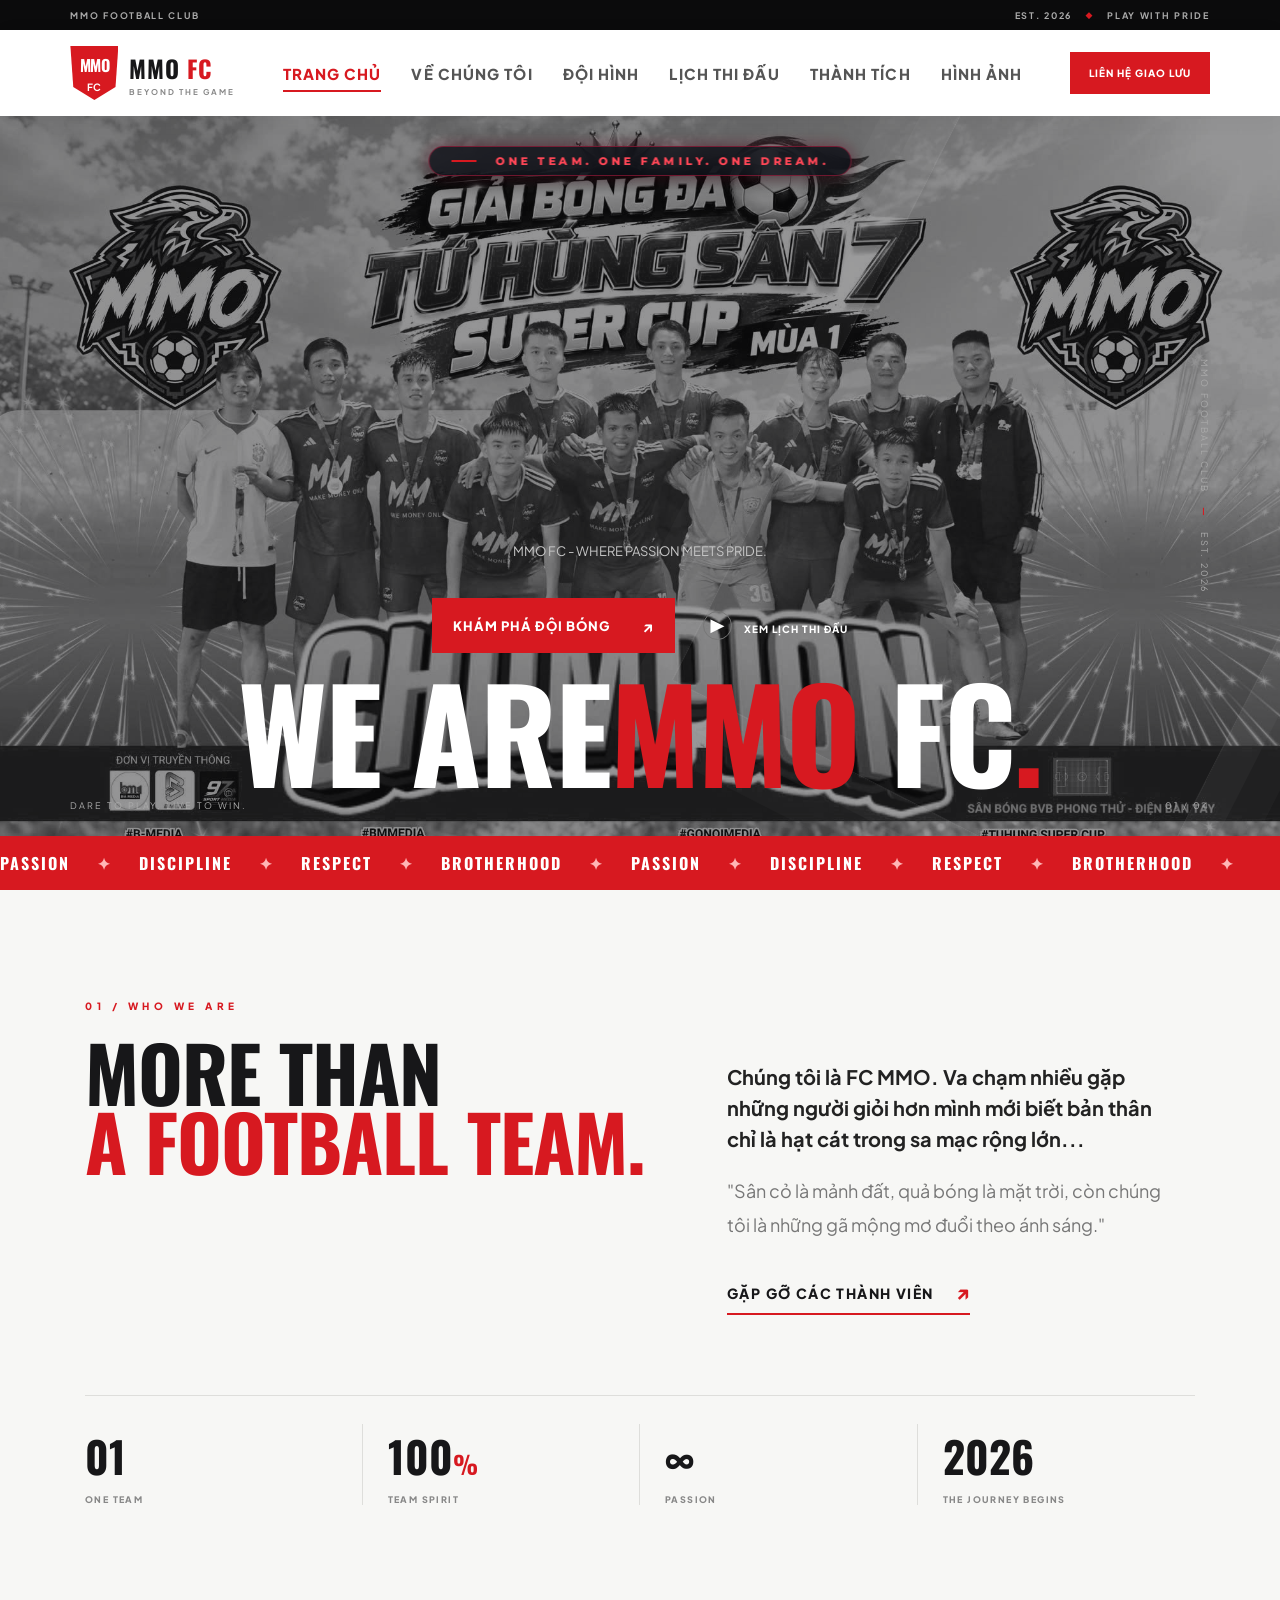
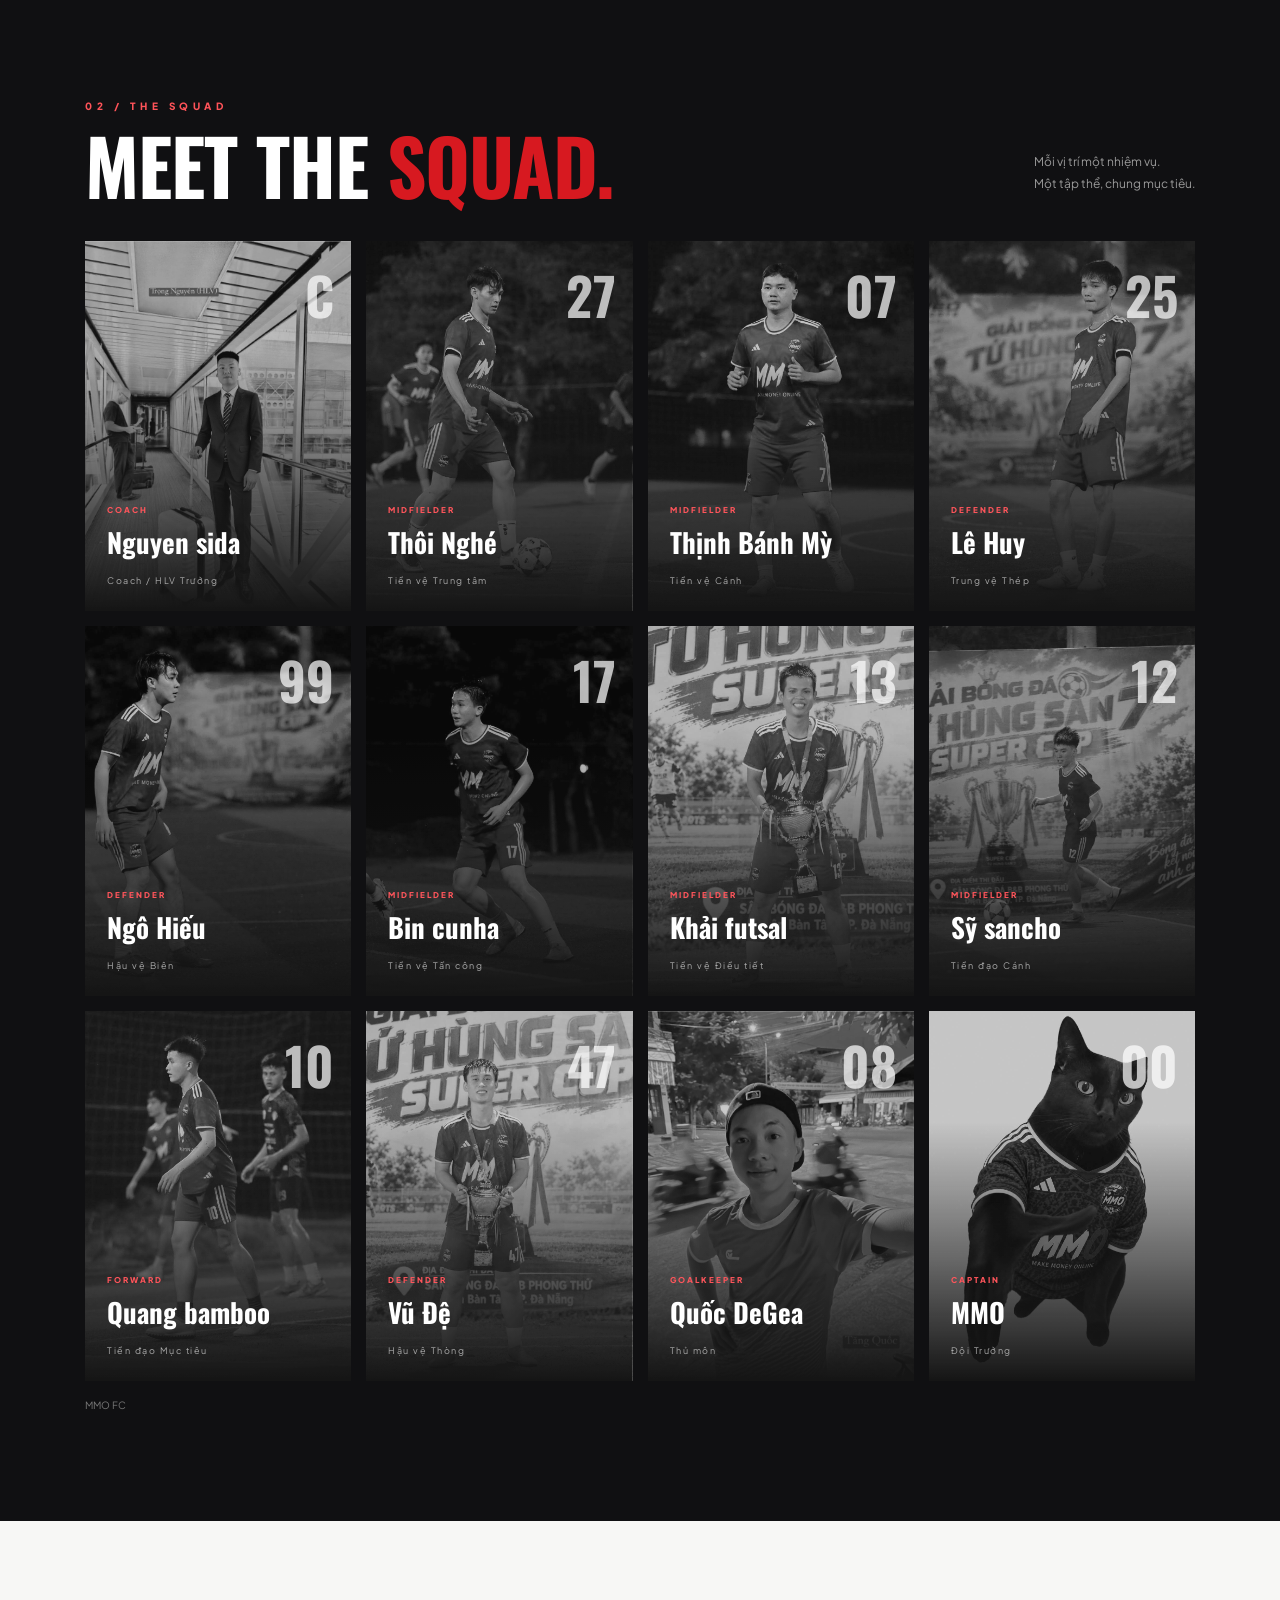
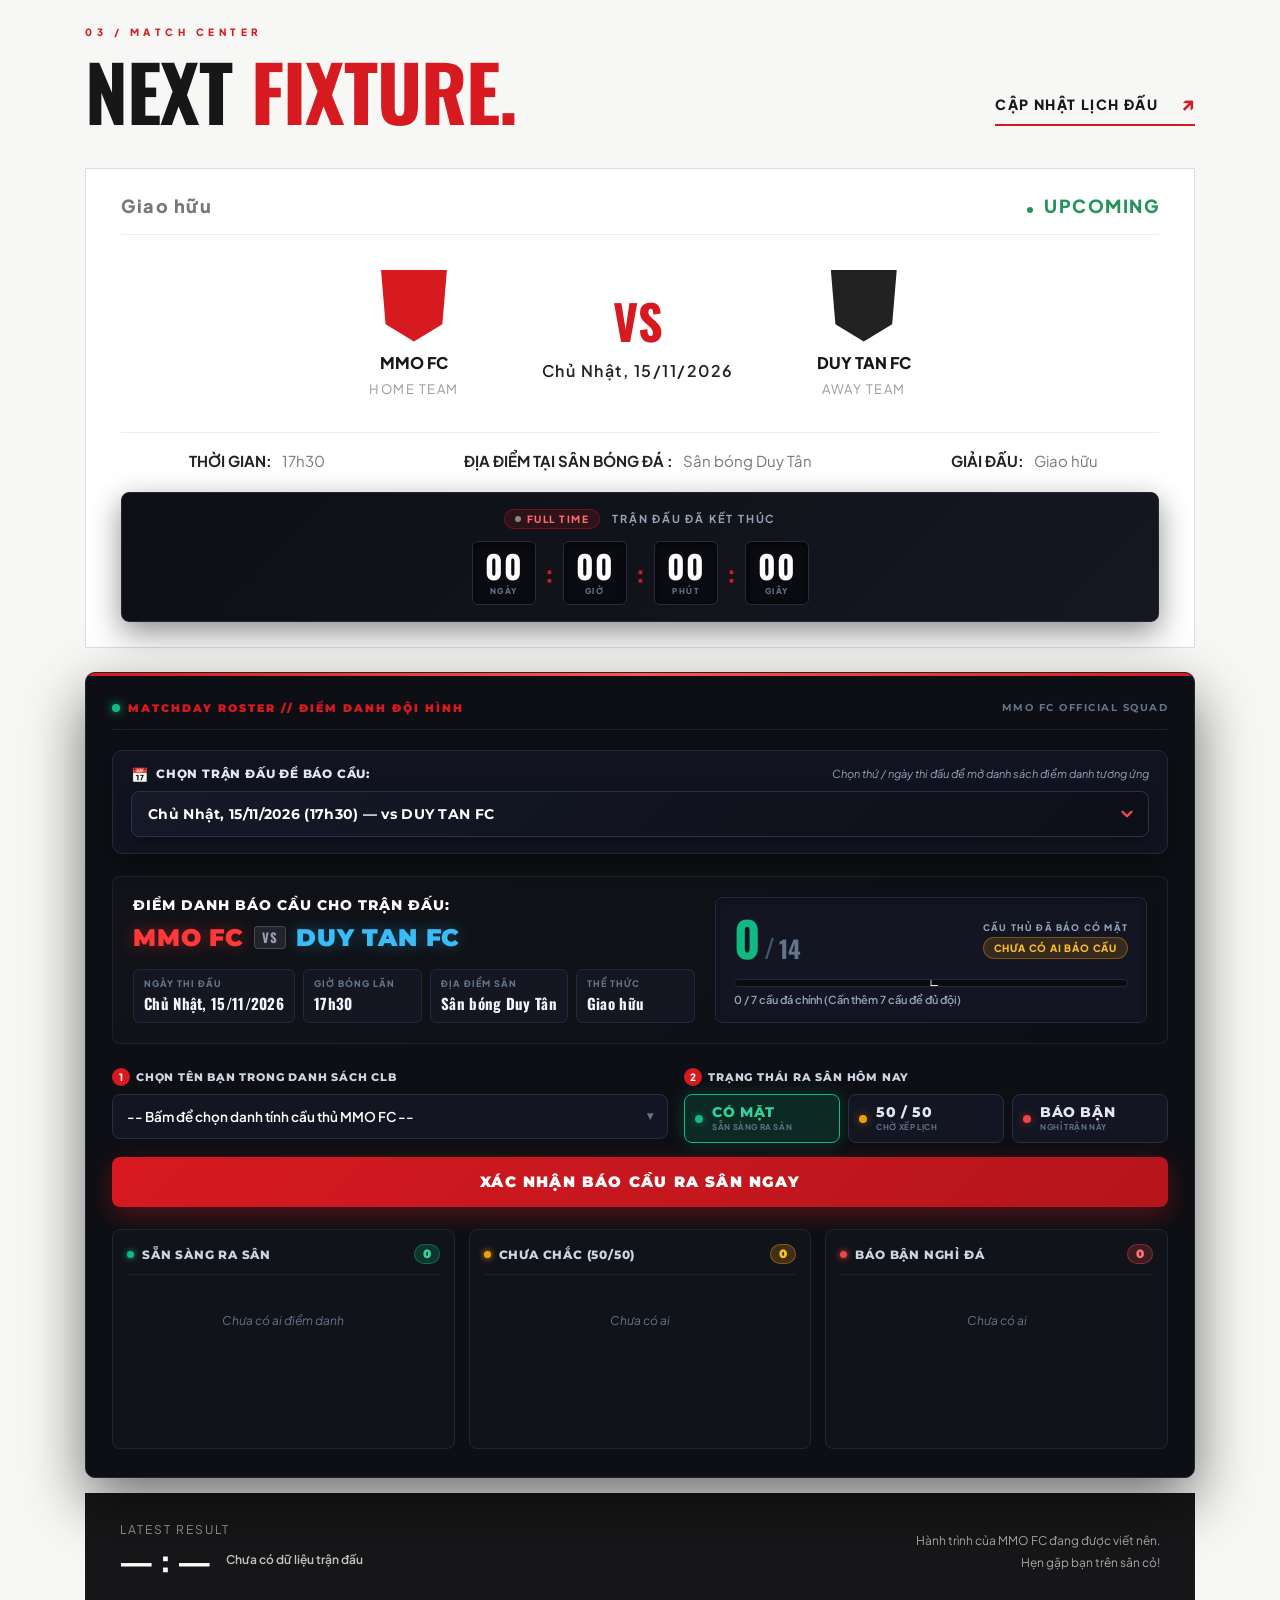
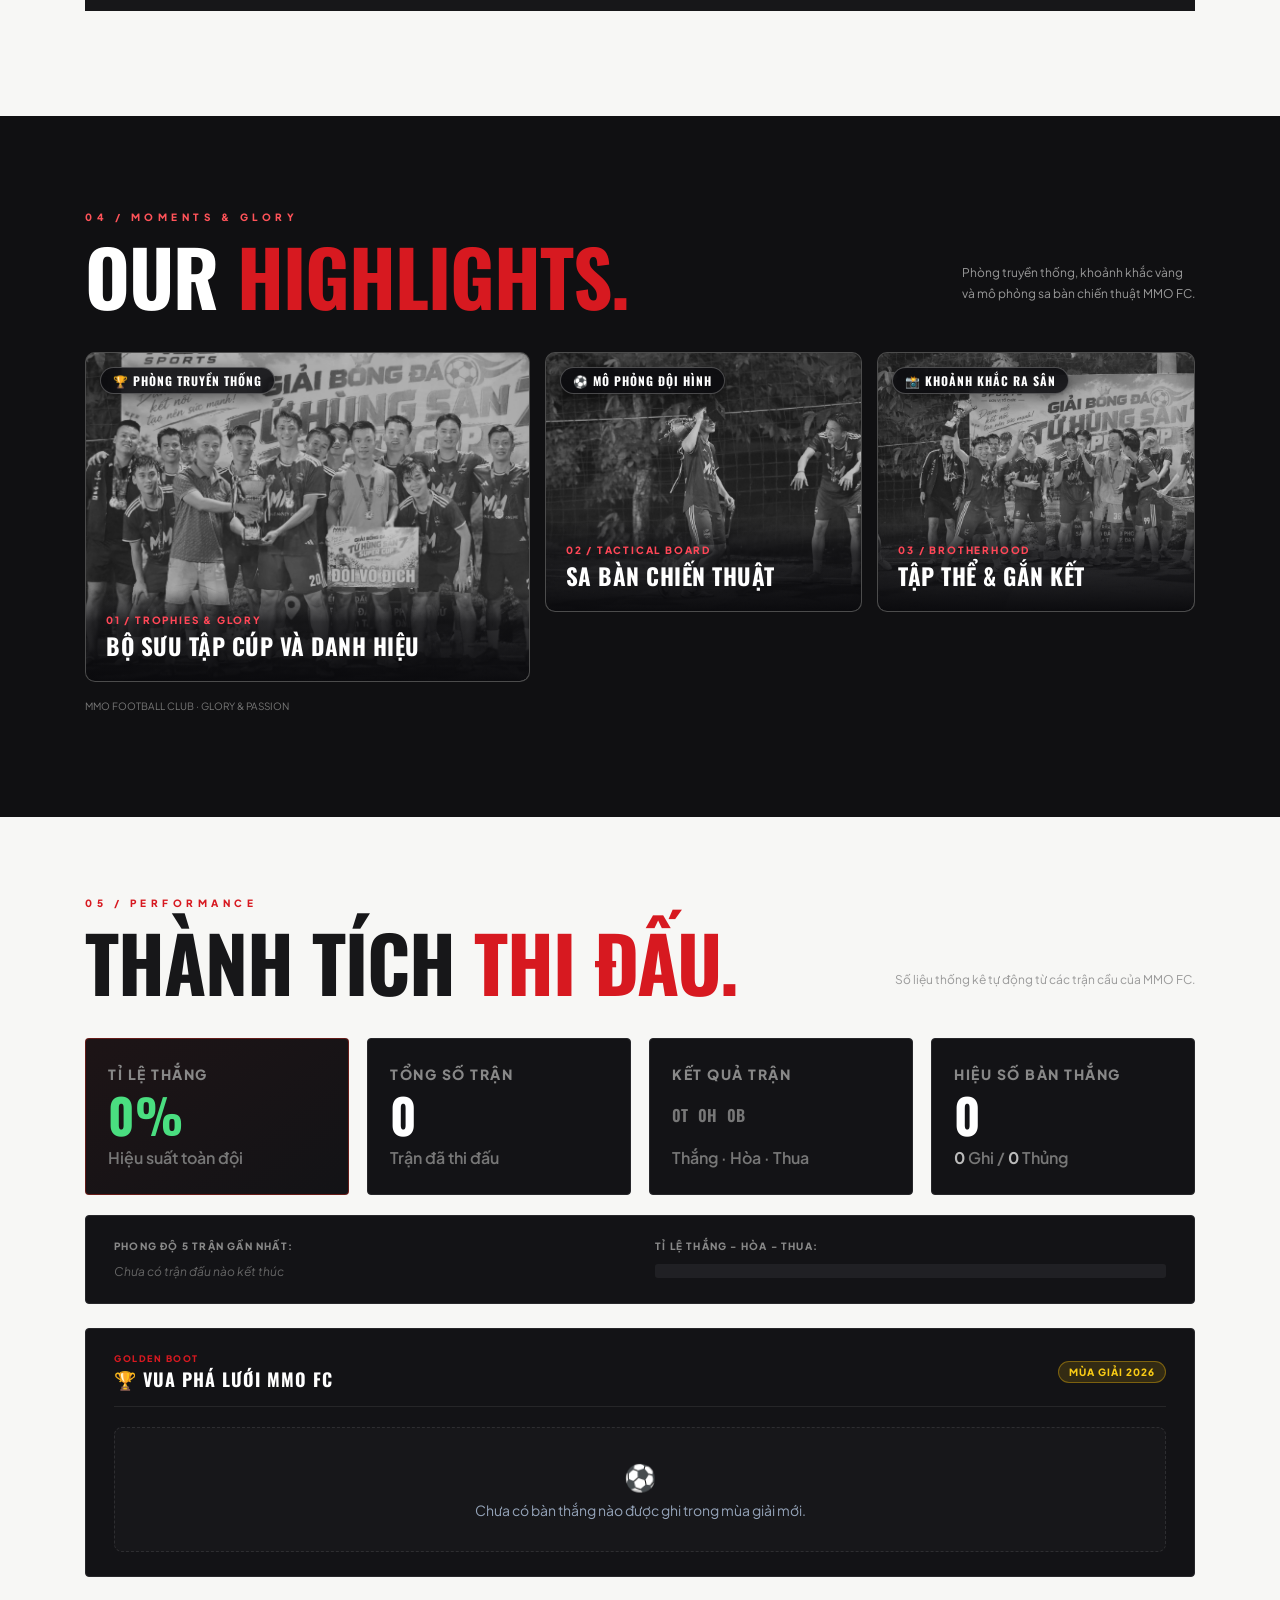
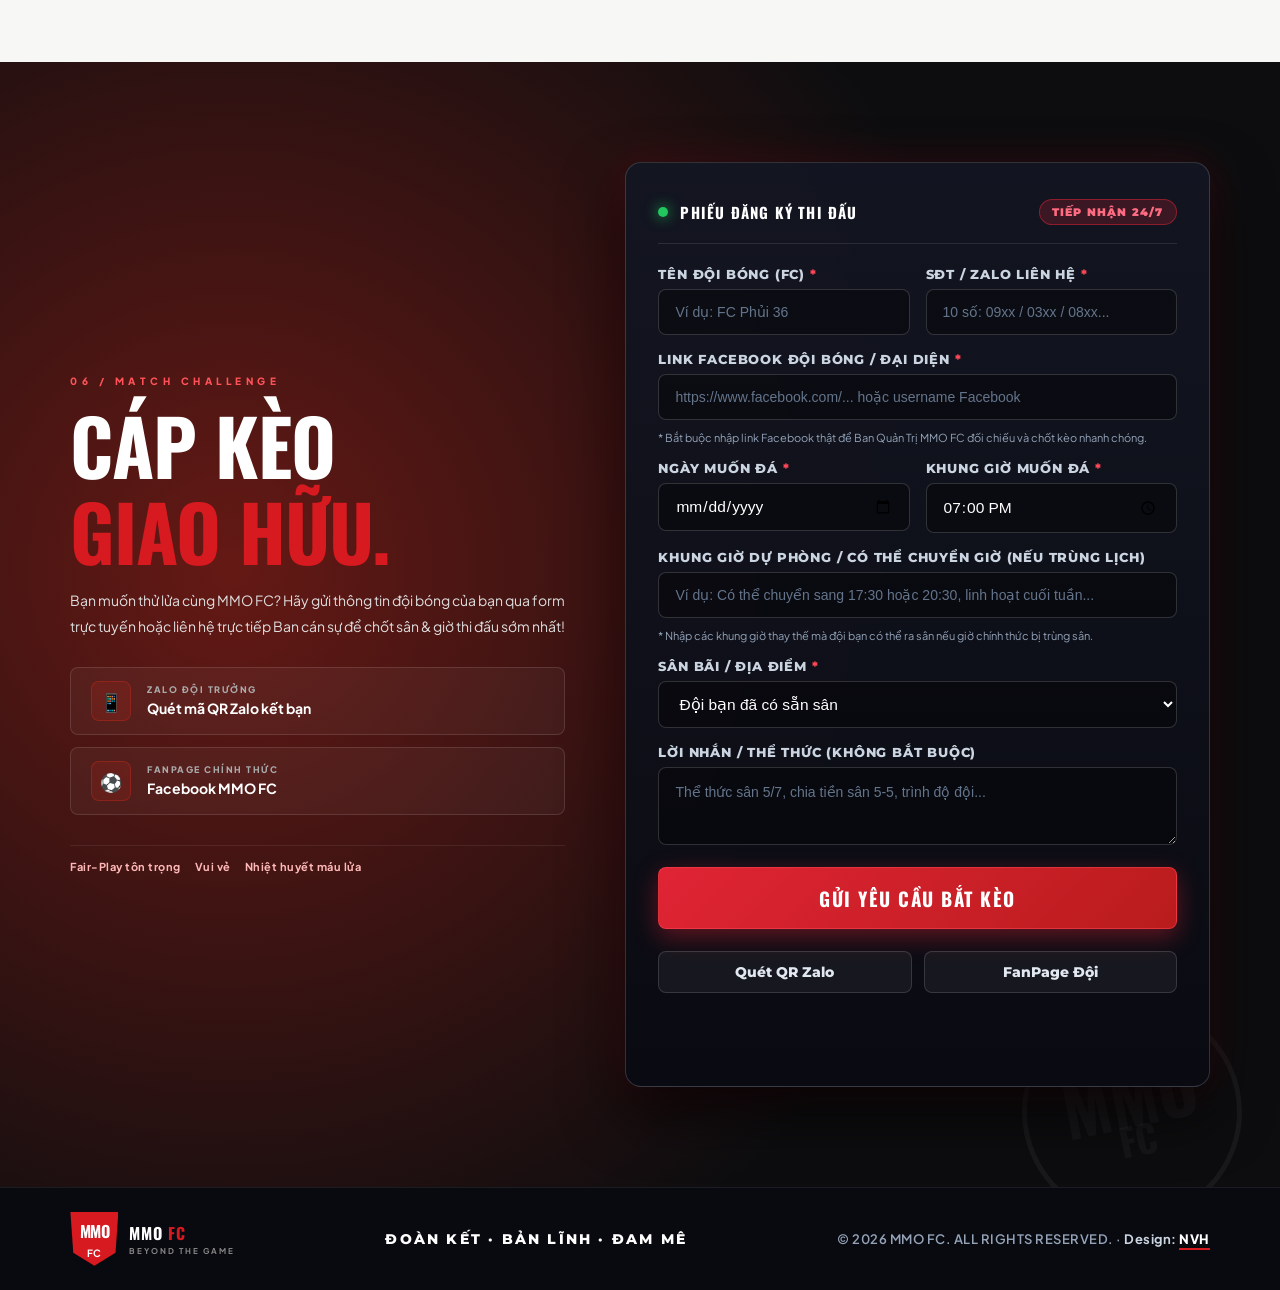
==== index.html @ a441c1c6 "Upload MMO FC Website source code" ====
<!DOCTYPE html>
<html lang="vi">
<head>
  <meta charset="UTF-8">
  <meta name="viewport" content="width=device-width, initial-scale=1.0">
  <meta name="description" content="MMO FC - Đoàn kết, bản lĩnh, chinh phục mọi trận đấu.">
  <title>MMO FC | Beyond The Game</title>
  <link rel="preconnect" href="https://fonts.googleapis.com">
  <link rel="preconnect" href="https://fonts.gstatic.com" crossorigin>
  <link href="https://fonts.googleapis.com/css2?family=Montserrat:ital,wght@0,600;0,700;0,800;0,900;1,700;1,800&family=Oswald:wght@500;600;700&family=Plus+Jakarta+Sans:ital,wght@0,400;0,500;0,600;0,700;0,800;1,600&display=swap" rel="stylesheet">
  <link rel="stylesheet" href="css/style.css?v=20261110_v3">
</head>
<body>
  <div class="topline"><span>MMO FOOTBALL CLUB</span><span>EST. 2026 <i>◆</i> PLAY WITH PRIDE</span></div>
  <header class="site-header">
    <div class="brand">
      <a class="brand-crest-link" href="admin.html" title="MMO FC - Bấm vào logo để chuyển tới Trang Quản Trị (Admin)">
        <span class="crest"><b>MMO</b><small>FC</small></span>
      </a>
      <a class="brand-text-link" href="#home" aria-label="MMO FC trang chủ">
        <span class="brand-name">MMO <strong>FC</strong><small>BEYOND THE GAME</small></span>
      </a>
    </div>
    <button class="menu-toggle" id="menuToggle" aria-label="Mở menu" aria-expanded="false"><span></span><span></span><span></span></button>
    <nav class="main-nav" id="mainNav">
      <a class="active" href="#home">TRANG CHỦ</a><a href="#about">VỀ CHÚNG TÔI</a><a href="#squad">ĐỘI HÌNH</a><a href="#fixtures">LỊCH THI ĐẤU</a>
      <a href="#stats">THÀNH TÍCH</a> <a href="#gallery">HÌNH ẢNH</a>
    </nav>
    <a class="header-cta" href="#contact">LIÊN HỆ GIAO LƯU</a>
  </header>

  <main>
    <section class="hero" id="home">
      <div class="hero-bg"></div><div class="hero-overlay"></div>
      <p class="eyebrow hero-top-badge"><span></span> ONE TEAM. ONE FAMILY. ONE DREAM.</p>
      <div class="hero-content">
        <h1>WE ARE<br><em>MMO</em> FC<span class="hero-period">.</span></h1>
        <p class="hero-desc">MMO FC - WHERE PASSION MEETS PRIDE.</p>
        <div class="hero-actions">
          <a class="btn btn-red" href="#squad">KHÁM PHÁ ĐỘI BÓNG <b>↗</b></a>
          <a class="text-link" href="#fixtures"><span class="play">▶</span> XEM LỊCH THI ĐẤU</a>
        </div>
      </div>
      <div class="hero-side">MMO FOOTBALL CLUB <b>—</b> EST. 2026</div>
      <div class="hero-bottom"><span>DARE TO PLAY. LIVE TO WIN.</span><span>01 / 04</span></div>
    </section>

    <section class="ticker" aria-label="Thông điệp đội bóng"><div>PASSION <b>✦</b> DISCIPLINE <b>✦</b> RESPECT <b>✦</b> BROTHERHOOD <b>✦</b> PASSION <b>✦</b> DISCIPLINE <b>✦</b> RESPECT <b>✦</b> BROTHERHOOD <b>✦</b></div></section>

    <section class="intro section-wrap" id="about">
      <div class="section-kicker">01 / WHO WE ARE</div>
      <div class="intro-grid">
        <div><h2>MORE THAN<br><span>A FOOTBALL TEAM.</span></h2></div>
        <div class="intro-copy"><p class="lead">Chúng tôi là FC MMO. Va chạm nhiều gặp những người giỏi hơn mình mới biết bản thân chỉ là hạt cát trong sa mạc rộng lớn...</p><p>"Sân cỏ là mảnh đất, quả bóng là mặt trời, còn chúng tôi là những gã mộng mơ đuổi theo ánh sáng."</p><a class="under-link" href="#squad">GẶP GỠ CÁC THÀNH VIÊN <span>↗</span></a></div>
      </div>
      <div class="stats">
        <div class="stat"><strong>01</strong><span>ONE TEAM</span></div><div class="stat"><strong>100<span>%</span></strong><span>TEAM SPIRIT</span></div><div class="stat"><strong>∞</strong><span>PASSION</span></div><div class="stat"><strong>2026</strong><span>THE JOURNEY BEGINS</span></div>
      </div>
    </section>

    <section class="squad-section" id="squad">
      <div class="section-wrap">
        <div class="section-heading"><div><div class="section-kicker light">02 / THE SQUAD</div><h2>MEET THE <span>SQUAD.</span></h2></div><p>Mỗi vị trí một nhiệm vụ.<br>Một tập thể, chung mục tiêu.</p></div>
        <div class="squad-grid" id="squadGrid">
          <article class="player-card featured" data-player="Nguyen sida" onclick="openPlayerDetailModal('Nguyen sida')" title="Bấm xem thành tích & số trận của Nguyen sida"><div class="player-photo photo-one"></div><div class="player-number">C</div><div class="player-info"><small>COACH</small><h3>Nguyen sida</h3><span>HLV</span></div></article>
          <article class="player-card" data-player="Thôi Nghé" onclick="openPlayerDetailModal('Thôi Nghé')" title="Bấm xem thành tích & số trận của Thôi Nghé"><div class="player-photo photo-two"></div><div class="player-number">27</div><div class="player-info"><small>MIDFIELDER</small><h3>Thôi Nghé</h3><span>TIỀN VỆ</span></div></article>
          <article class="player-card" data-player="Thịnh Bánh Mỳ" onclick="openPlayerDetailModal('Thịnh Bánh Mỳ')" title="Bấm xem thành tích & số trận của Thịnh Bánh Mỳ"><div class="player-photo photo-three"></div><div class="player-number">07</div><div class="player-info"><small>MIDFIELDER</small><h3>Thịnh Bánh Mỳ</h3><span>TIỀN VỆ</span></div></article>
          <article class="player-card" data-player="Lê Huy" onclick="openPlayerDetailModal('Lê Huy')" title="Bấm xem thành tích & số trận của Lê Huy"><div class="player-photo photo-four"></div><div class="player-number">25</div><div class="player-info"><small>DEFENDER</small><h3>Lê Huy</h3><span>HẬU VỆ</span></div></article>
          <article class="player-card featured" data-player="Ngô Hiếu" onclick="openPlayerDetailModal('Ngô Hiếu')" title="Bấm xem thành tích & số trận của Ngô Hiếu"><div class="player-photo photo-five"></div><div class="player-number">99</div><div class="player-info"><small>DEFENDER</small><h3>Ngô Hiếu</h3><span>HẬU VỆ</span></div></article>
          <article class="player-card" data-player="Bin cunha" onclick="openPlayerDetailModal('Bin cunha')" title="Bấm xem thành tích & số trận của Bin cunha"><div class="player-photo photo-six"></div><div class="player-number">17</div><div class="player-info"><small>MIDFIELDER</small><h3>Bin cunha</h3><span>TIỀN VỆ</span></div></article>
          <article class="player-card" data-player="Khải futsal" onclick="openPlayerDetailModal('Khải futsal')" title="Bấm xem thành tích & số trận của Khải futsal"><div class="player-photo photo-seven"></div><div class="player-number">13</div><div class="player-info"><small>DEFENDER</small><h3>Khải futsal</h3><span>TIỀN VỆ</span></div></article>
          <article class="player-card" data-player="Sỹ sancho" onclick="openPlayerDetailModal('Sỹ sancho')" title="Bấm xem thành tích & số trận của Sỹ sancho"><div class="player-photo photo-eight"></div><div class="player-number">12</div><div class="player-info"><small>FORWARD</small><h3>Sỹ sancho</h3><span>TIỀN ĐẠO</span></div></article>
          <article class="player-card featured" data-player="Quang bamboo" onclick="openPlayerDetailModal('Quang bamboo')" title="Bấm xem thành tích & số trận của Quang bamboo"><div class="player-photo photo-nine"></div><div class="player-number">10</div><div class="player-info"><small>FORWARD</small><h3>Quang bamboo</h3><span>TIỀN ĐẠO</span></div></article>
          <article class="player-card" data-player="Vũ Đệ" onclick="openPlayerDetailModal('Vũ Đệ')" title="Bấm xem thành tích & số trận của Vũ Đệ"><div class="player-photo photo-ten"></div><div class="player-number">47</div><div class="player-info"><small>DEFENDER</small><h3>Vũ Đệ</h3><span>HẬU VỆ</span></div></article>
          <article class="player-card" data-player="Quốc DeGea" onclick="openPlayerDetailModal('Quốc DeGea')" title="Bấm xem thành tích & số trận của Quốc DeGea"><div class="player-photo photo-eleven"></div><div class="player-number">08</div><div class="player-info"><small>GOALKEEPER</small><h3>Quốc DeGea</h3><span>Thủ Môn</span></div></article>
          <article class="player-card" data-player="MMO" onclick="openPlayerDetailModal('MMO')" title="Bấm xem thành tích & số trận của MMO"><div class="player-photo photo-twelve"></div><div class="player-number">00</div><div class="player-info"><small>MMO</small><h3>MMO</h3><span>MMO</span></div></article>
        </div>
        <p class="squad-note">MMO FC</p>
      </div>
    </section>


<section class="fixtures section-wrap" id="fixtures">

    <div class="section-heading">
        <div>
            <div class="section-kicker">03 / MATCH CENTER</div>
            <h2>NEXT <span>FIXTURE.</span></h2>
        </div>

        <a class="under-link" href="#contact">
            CẬP NHẬT LỊCH ĐẤU <span>↗</span>
        </a>
    </div>

    <!-- TRẬN ĐẤU SẮP TỚI -->
    <div class="match-card">

        <div class="match-meta">
            <span id="matchType">FRIENDLY MATCH</span>
            
            <span class="match-status">
                <i></i>
                <span id="matchStatus">UPCOMING</span>
            </span>
        </div>

        <div class="match-main">

            <!-- ĐỘI NHÀ -->
            <div class="club">
                <button class="team-click"
                        type="button"
                        id="homeTeamButton"
                        onclick="showTeamHistory(document.getElementById('homeTeam').textContent)">

                    <div class="mini-crest"></div>
                    <strong id="homeTeam">MMO FC</strong>
                </button>

                <small>HOME TEAM</small>
            </div>

            <!-- VS -->
            <div class="versus">
                <strong>VS</strong>
                <span id="matchDate">COMING SOON</span>
            </div>

            <!-- ĐỘI KHÁCH -->
            <div class="club opponent">
                <button class="team-click"
                        type="button"
                        id="awayTeamButton"
                        onclick="showTeamHistory(document.getElementById('awayTeam').textContent)">

                    <div class="opponent-crest"></div>
                    <strong id="awayTeam">CHƯA CÓ ĐỘI CHO TRẬN ĐẤU SẮP TỚI</strong>
                </button>

                <small>AWAY TEAM</small>
            </div>

        </div>

        <!-- CHI TIẾT -->
        <div class="match-details">

            <span>
                 <b>THỜI GIAN:</b>
                <span id="matchTime">Sẽ cập nhật</span>
            </span>

            <span>
                <b>ĐỊA ĐIỂM TẠI SÂN BÓNG ĐÁ :</b>
                <span id="matchLocation">Sẽ cập nhật</span>
            </span>

            <span>
                <b>GIẢI ĐẤU:</b>
                <span id="matchTournament">Giao hữu</span>
            </span>

        </div>

        <!-- ĐỒNG HỒ ĐẾM NGƯỢC GIỜ BÓNG LĂN (PREMIER LEAGUE BROADCAST STYLE) -->
        <div class="match-countdown" id="matchCountdown">
            <div class="cd-header-line">
                <span class="cd-pulse-badge">
                    <span class="cd-pulse-dot"></span>
                    <span id="cdBadgeText">KICK-OFF COUNTDOWN</span>
                </span>
                <span class="cd-title-text" id="cdTitleText">ĐẾM NGƯỢC GIỜ BÓNG LĂN</span>
            </div>
            <div class="countdown-boxes">
                <div class="cd-box"><span class="cd-num" id="cdDays">--</span><span class="cd-lbl">NGÀY</span></div>
                <span class="cd-sep">:</span>
                <div class="cd-box"><span class="cd-num" id="cdHours">--</span><span class="cd-lbl">GIỜ</span></div>
                <span class="cd-sep">:</span>
                <div class="cd-box"><span class="cd-num" id="cdMins">--</span><span class="cd-lbl">PHÚT</span></div>
                <span class="cd-sep">:</span>
                <div class="cd-box"><span class="cd-num" id="cdSecs">--</span><span class="cd-lbl">GIÂY</span></div>
            </div>
        </div>

    </div>

    <!-- KHU VỰC ĐIỂM DANH THÀNH VIÊN TRẬN ĐẤU (PRO ATHLETIC MATCHDAY ROSTER) -->
    <div class="attendance-card" id="matchdayRoster">
        <!-- TOP BRAND STRIP -->
        <div class="att-top-banner">
            <div class="att-badge-tag">
                <span class="att-status-light"></span>
                <span class="att-kicker-title">MATCHDAY ROSTER // ĐIỂM DANH ĐỘI HÌNH</span>
            </div>
            <div class="att-team-tag">
                <span>MMO FC OFFICIAL SQUAD</span>
            </div>
        </div>

        <!-- BỘ CHỌN TRẬN ĐẤU ĐIỂM DANH (DROPDOWN CHỌN THEO THỨ / NGÀY ĐÁ) -->
        <div class="att-match-picker" id="attMatchPicker">
            <div class="picker-header">
                <div class="picker-title-group">
                    <span class="picker-icon">📅</span>
                    <label for="pickerMatchSelect" class="picker-label">CHỌN TRẬN ĐẤU ĐỂ BÁO CẦU:</label>
                </div>
                <span class="picker-hint">Chọn thứ / ngày thi đấu để mở danh sách điểm danh tương ứng</span>
            </div>
            <div class="picker-select-wrapper">
                <select id="pickerMatchSelect" class="match-picker-dropdown" onchange="switchAttendanceMatch(parseInt(this.value, 10))">
                    <option value="0">Đang tải lịch thi đấu...</option>
                </select>
                <div class="picker-select-arrow" aria-hidden="true">
                    <svg width="12" height="8" viewBox="0 0 12 8" fill="none" xmlns="http://www.w3.org/2000/svg">
                        <path d="M1.5 1.75L6 6.25L10.5 1.75" stroke="#ff4757" stroke-width="2.2" stroke-linecap="round" stroke-linejoin="round"/>
                    </svg>
                </div>
            </div>
        </div>

        <!-- FIXTURE INFO: HIỂN THỊ ĐIỂM DANH CHO TRẬN NÀO -->
        <div class="att-match-showcase">
            <div class="att-match-text">
                <span class="att-match-subtitle">ĐIỂM DANH BÁO CẦU CHO TRẬN ĐẤU:</span>
                <h3 class="att-match-heading" id="attMatchTitle">
                    <span class="att-team-home">MMO FC</span>
                    <span class="att-team-sep">VS</span>
                    <span class="att-team-away">ĐANG TÌM ĐỐI THỦ</span>
                </h3>
                <div class="att-details-bar" id="attMatchInfo">
                    <div class="att-detail-item">
                        <span class="att-dt-label">NGÀY THI ĐẤU</span>
                        <strong class="att-dt-val" id="attDateTag">Chưa có lịch</strong>
                    </div>
                    <div class="att-detail-item">
                        <span class="att-dt-label">GIỜ BÓNG LĂN</span>
                        <strong class="att-dt-val" id="attTimeTag">--:--</strong>
                    </div>
                    <div class="att-detail-item">
                        <span class="att-dt-label">ĐỊA ĐIỂM SÂN</span>
                        <strong class="att-dt-val" id="attLocationTag">Sẽ cập nhật</strong>
                    </div>
                    <div class="att-detail-item">
                        <span class="att-dt-label">THỂ THỨC</span>
                        <strong class="att-dt-val" id="attTournTag">Giao hữu</strong>
                    </div>
                </div>
            </div>

            <!-- TỔNG CẦU THỦ ĐÃ BÁO HÔM NAY (SQUAD READINESS KPI & CAPACITY BAR) -->
            <div class="att-readiness-kpi">
                <div class="kpi-top-row">
                    <div class="kpi-score">
                        <span class="kpi-main-number" id="attTotalPlayers">0</span>
                        <span class="kpi-divider">/</span>
                        <span class="kpi-max-number">14</span>
                    </div>
                    <div class="kpi-meta">
                        <span class="kpi-meta-title">CẦU THỦ ĐÃ BÁO CÓ MẶT</span>
                        <div id="attSquadStatus" class="squad-readiness-badge status-warning">ĐANG CHỜ ĐIỂM DANH...</div>
                    </div>
                </div>

                <div class="kpi-bar-container">
                    <div class="kpi-bar-track">
                        <div class="kpi-bar-fill" id="attSquadBar" style="width: 0%;"></div>
                        <div class="kpi-marker marker-7" title="7 cầu: Đủ sân 7"><span class="marker-tag">7 (Sân 7)</span></div>
                    </div>
                    <div class="kpi-bar-subtext">
                        <span id="attSquadProgressText">0 / 7 cầu đá chính (Cần thêm 7 cầu)</span>
                    </div>
                </div>
            </div>
        </div>

        <!-- FORM ĐIỂM DANH SANG TRỌNG -->
        <form class="attendance-form" onsubmit="handleAttendanceSubmit(event)">
            <div class="att-form-row">
                <!-- SELECT PLAYER -->
                <div class="att-input-group">
                    <label for="attendancePlayer" class="att-form-label">
                        <span class="label-step">1</span>
                        <span class="label-name">CHỌN TÊN BẠN TRONG DANH SÁCH CLB</span>
                    </label>
                    <div class="att-select-box">
                        <select id="attendancePlayer" required>
                            <option value="">-- Bấm để chọn danh tính cầu thủ MMO FC --</option>
                            <option value="Nguyen sida">#HLV - Nguyen sida (Coach / HLV Trưởng)</option>
                            <option value="Thôi Nghé">#27 - Thôi Nghé (Tiền vệ Trung tâm)</option>
                            <option value="Thịnh Bánh Mỳ">#07 - Thịnh Bánh Mỳ (Tiền vệ Cánh)</option>
                            <option value="Lê Huy">#25 - Lê Huy (Trung vệ)</option>
                            <option value="Ngô Hiếu">#99 - Ngô Hiếu (Hậu vệ Biên)</option>
                            <option value="Bin cunha">#17 - Bin cunha (Tiền vệ Tấn công)</option>
                            <option value="Khải futsal">#13 - Khải futsal (Tiền vệ)</option>
                            <option value="Sỹ sancho">#12 - Sỹ sancho (Tiền đạo Cánh)</option>
                            <option value="Quang bamboo">#10 - Quang bamboo (Tiền đạo Mục tiêu)</option>
                            <option value="Vũ Đệ">#47 - Vũ Đệ (Hậu vệ Thòng)</option>
                            <option value="Quốc DeGea">#08 - Quốc DeGea (Thủ môn)</option>
                            <option value="MMO">#00 - MMO (Đội Trưởng)</option>
                        </select>
                        <span class="select-chevron">▼</span>
                    </div>
                </div>

                <!-- SELECT STATUS -->
                <div class="att-input-group">
                    <label class="att-form-label">
                        <span class="label-step">2</span>
                        <span class="label-name">TRẠNG THÁI RA SÂN HÔM NAY</span>
                    </label>
                    <div class="att-status-buttons">
                        <button type="button" class="btn-att-pill att-yes active" onclick="selectAttStatus('yes')">
                            <span class="status-indicator-dot"></span>
                            <div class="pill-text-wrap">
                                <span class="pill-main">CÓ MẶT</span>
                                <span class="pill-sub">SẴN SÀNG RA SÂN</span>
                            </div>
                        </button>

                        <button type="button" class="btn-att-pill att-maybe" onclick="selectAttStatus('maybe')">
                            <span class="status-indicator-dot"></span>
                            <div class="pill-text-wrap">
                                <span class="pill-main">50 / 50</span>
                                <span class="pill-sub">CHỜ XẾP LỊCH</span>
                            </div>
                        </button>

                        <button type="button" class="btn-att-pill att-no" onclick="selectAttStatus('no')">
                            <span class="status-indicator-dot"></span>
                            <div class="pill-text-wrap">
                                <span class="pill-main">BÁO BẬN</span>
                                <span class="pill-sub">NGHỈ TRẬN NÀY</span>
                            </div>
                        </button>
                    </div>
                    <input type="hidden" id="attendanceStatusVal" value="yes">
                </div>
            </div>

            <!-- SUBMIT BUTTON -->
            <button type="submit" class="btn-att-action" id="btnAttSubmit">
                <span class="action-btn-text">XÁC NHẬN BÁO CẦU RA SÂN NGAY</span>
            </button>
        </form>

        <!-- DANH SÁCH 3 CỘT: CÓ MẶT / 50-50 / BẬN (CARDS) -->
        <div class="att-roster-columns">
            <!-- CỘT 1: CÓ MẶT -->
            <div class="att-column att-ready-column">
                <div class="att-col-heading">
                    <div class="heading-left">
                        <span class="col-status-dot"></span>
                        <span class="col-title-text">SẴN SÀNG RA SÂN</span>
                    </div>
                    <span class="col-count-badge" id="countAttYes">0</span>
                </div>
                <div class="att-player-stack" id="listAttYes">
                    <div class="att-empty-slot">Chưa có ai điểm danh</div>
                </div>
            </div>

            <!-- CỘT 2: 50/50 -->
            <div class="att-column att-standby-column">
                <div class="att-col-heading">
                    <div class="heading-left">
                        <span class="col-status-dot"></span>
                        <span class="col-title-text">CHƯA CHẮC (50/50)</span>
                    </div>
                    <span class="col-count-badge" id="countAttMaybe">0</span>
                </div>
                <div class="att-player-stack" id="listAttMaybe">
                    <div class="att-empty-slot">Chưa có ai</div>
                </div>
            </div>

            <!-- CỘT 3: BẬN -->
            <div class="att-column att-absent-column">
                <div class="att-col-heading">
                    <div class="heading-left">
                        <span class="col-status-dot"></span>
                        <span class="col-title-text">BÁO BẬN NGHỈ ĐÁ</span>
                    </div>
                    <span class="col-count-badge" id="countAttNo">0</span>
                </div>
                <div class="att-player-stack" id="listAttNo">
                    <div class="att-empty-slot">Chưa có ai</div>
                </div>
            </div>
        </div>
    </div>

    <!-- KẾT QUẢ GẦN NHẤT -->
    <div class="result-strip">

        <div>
            <small>LATEST RESULT</small>

            <strong id="latestScore">— : —</strong>

            <span id="latestMatch">
                Chưa có dữ liệu trận đấu
            </span>
        </div>

        <p>
            Hành trình của MMO FC đang được viết nên.<br>
            Hẹn gặp bạn trên sân cỏ!
        </p>

    </div>

</section>


<!-- MODAL LỊCH SỬ -->
<div class="history-modal" id="historyModal">

    <div class="history-content">

        <div class="history-header">
            <div>
                <small>TEAM HISTORY</small>
                <h3 id="historyTeamName">MMO FC</h3>
            </div>

            <button type="button"
                    class="history-close"
                    onclick="closeTeamHistory()">
                ×
            </button>
        </div>

        <div class="history-list" id="historyList">
            <p>Đang tải lịch sử thi đấu...</p>
        </div>

    </div>

</div>

<!-- MODAL QR ZALO -->
<div class="zalo-modal" id="zaloModal" onclick="closeZaloModal(event)">
    <div class="zalo-modal-content" onclick="event.stopPropagation()">
        <button type="button" class="history-close zalo-modal-close" onclick="closeZaloModal()">×</button>
        
        <div class="zalo-modal-header">
            <div class="crest zalo-mini-crest"><b>MMO</b><small>FC</small></div>
            <h3>QUÉT MÃ QR ZALO</h3>
            <p>Liên hệ & chốt kèo trực tiếp cùng Đội Trưởng MMO FC</p>
        </div>
        
        <div class="zalo-qr-box">
            <img id="zaloQrImg" src="img/zalo-qr.jpg" alt="QR Zalo MMO FC" onerror="this.onerror=null; this.src='https://api.qrserver.com/v1/create-qr-code/?size=300x300&data=https://zalo.me/0789251197'">
        </div>
        
        <div class="zalo-modal-info">
            <p>Mở ứng dụng <strong>Zalo</strong> để quét mã kết bạn / nhắn tin</p>
            <small>Hoặc lưu ảnh mã QR để quét từ thư viện ảnh</small>
        </div>
    </div>
</div>

<!-- MODAL THỐNG KÊ CHI TIẾT CẦU THỦ (PLAYER STATS MODAL) -->
<div class="player-modal" id="playerModal" onclick="closePlayerModal(event)">
    <div class="player-modal-box" onclick="event.stopPropagation()">
        <button type="button" class="player-modal-close" onclick="closePlayerModal()">×</button>
        
        <div class="pm-header">
            <div class="pm-avatar-wrap">
                <div class="pm-avatar" id="pmAvatar">#10</div>
            </div>
            <div class="pm-title-wrap">
                <div class="pm-role-badge" id="pmRole">TIỀN ĐẠO MỤC TIÊU</div>
                <h3 class="pm-name" id="pmName">Quang bamboo</h3>
                <span class="pm-number" id="pmJersey">SỐ ÁO: #10</span>
                <button type="button" id="pmBtnViewPhoto" class="btn-view-photo-pill" style="display:none;">Xem ảnh lớn </button>
            </div>
        </div>

        <div class="pm-stats-grid">
            <div class="pm-stat-card pm-goals-card">
                <div class="pm-stat-icon">⚽</div>
                <strong class="pm-stat-num" id="pmGoals">0</strong>
                <span class="pm-stat-lbl">BÀN THẮNG TRONG NĂM</span>
            </div>
            <div class="pm-stat-card pm-appearances-card">
                <div class="pm-stat-icon">🏃</div>
                <strong class="pm-stat-num" id="pmMatches">0</strong>
                <span class="pm-stat-lbl">TRẬN ĐÃ RA SÂN</span>
            </div>
            <div class="pm-stat-card pm-absent-card">
                <div class="pm-stat-icon">❌</div>
                <strong class="pm-stat-num" id="pmAbsent">0</strong>
                <span class="pm-stat-lbl">TRẬN BÁO BẬN / NGHỈ</span>
            </div>
            <div class="pm-stat-card pm-rate-card">
                <div class="pm-stat-icon">📈</div>
                <strong class="pm-stat-num" id="pmRate">0%</strong>
                <span class="pm-stat-lbl">TỈ LỆ CHUYÊN CẦN</span>
            </div>
        </div>

        <div class="pm-achievements" id="pmBadgeWrap">
            <!-- Huy hiệu danh hiệu cá nhân -->
        </div>
    </div>
</div>

    <!-- ==============================
         SECTION 04: KHOẢNH KHẮC & THÀNH TỰU
    ============================== -->
    <section class="gallery-section" id="gallery">
      <div class="section-wrap">
        <div class="section-heading">
          <div><div class="section-kicker light">04 / MOMENTS & GLORY</div><h2>OUR <span>HIGHLIGHTS.</span></h2></div>
          <p>Phòng truyền thống, khoảnh khắc vàng<br>và mô phỏng sa bàn chiến thuật MMO FC.</p>
        </div>
        <div class="gallery-grid" id="momentsGrid">
          <!-- THẺ 1: PHÒNG TRUYỀN THỐNG CÚP & DANH HIỆU (BẤM VÀO LƯỚT XEM CÚP) -->
          <div class="gallery-item gallery-large highlight-card" id="hlCardTrophies" onclick="openTrophiesModal()" title="Bấm để mở phòng truyền thống cúp & danh hiệu MMO FC">
            <div class="gallery-image g-one" id="hlImgTrophies"></div>
            <div class="hl-badge-overlay">🏆 PHÒNG TRUYỀN THỐNG</div>
            <div class="hl-info-overlay">
              <span>01 / TROPHIES & GLORY</span>
              <h3>BỘ SƯU TẬP CÚP VÀ DANH HIỆU </h3>
            </div>
          </div>

          <!-- THẺ 2: MÔ PHỎNG ĐỘI HÌNH CHIẾN THUẬT (BẤM VÀO MỞ SA BÀN CHIẾN THUẬT SÂN 5 - 7 - 11) -->
          <div class="gallery-item highlight-card" id="hlCardTactics" onclick="openTacticsModal()" title="Bấm để xem mô phỏng đội hình sa bàn chiến thuật Sân 5, Sân 7 & Sân 11">
            <div class="gallery-image g-two" id="hlImgTactics"></div>
            <div class="hl-badge-overlay">⚽ MÔ PHỎNG ĐỘI HÌNH</div>
            <div class="hl-info-overlay">
              <span>02 / TACTICAL BOARD</span>
              <h3>SA BÀN CHIẾN THUẬT </h3>
            </div>
          </div>

          <!-- THẺ 3: KHOẢNH KHẮC RA SÂN & GẮN KẾT (BẤM VÀO PHÓNG TO XEM ẢNH) -->
          <div class="gallery-item highlight-card" id="hlCardMatchday" onclick="openMatchdayGalleryModal()" title="Bấm để xem bộ sưu tập khoảnh khắc thi đấu">
            <div class="gallery-image g-three" id="hlImgMatchday"></div>
            <div class="hl-badge-overlay">📸 KHOẢNH KHẮC RA SÂN</div>
            <div class="hl-info-overlay">
              <span>03 / BROTHERHOOD</span>
              <h3>TẬP THỂ & GẮN KẾT </h3>
            </div>
          </div>
        </div>
        <p class="gallery-note">MMO FOOTBALL CLUB · GLORY & PASSION</p>
      </div>
    </section>
        <!-- ==============================
         SECTION 04: THÀNH TÍCH & PHONG ĐỘ
    ============================== -->
    <section class="stats-section section-wrap" id="stats">
      <div class="section-heading">
        <div>
          <div class="section-kicker">05 / PERFORMANCE</div>
          <h2>THÀNH TÍCH <span>THI ĐẤU.</span></h2>
        </div>
        <p>Số liệu thống kê tự động từ các trận cầu của MMO FC.</p>
      </div>

      <div class="stats-dashboard">
        <!-- 1. Tỉ lệ thắng -->
        <div class="stat-card highlight">
          <small>TỈ LỆ THẮNG</small>
          <strong id="statWinRate">0%</strong>
          <span>Hiệu suất toàn đội</span>
        </div>

        <!-- 2. Tổng số trận -->
        <div class="stat-card">
          <small>TỔNG SỐ TRẬN</small>
          <strong id="statTotalMatches">0</strong>
          <span>Trận đã thi đấu</span>
        </div>

        <!-- 3. Thắng - Hòa - Thua -->
        <div class="stat-card">
          <small>KẾT QUẢ TRẬN</small>
          <div class="w-d-l-count">
            <span class="badge-win" id="statWins">0T</span>
            <span class="badge-draw" id="statDraws">0H</span>
            <span class="badge-loss" id="statLosses">0B</span>
          </div>
          <span>Thắng · Hòa · Thua</span>
        </div>

        <!-- 4. Hiệu số bàn thắng -->
        <div class="stat-card">
          <small>HIỆU SỐ BÀN THẮNG</small>
          <strong id="statGoalDiff">0</strong>
          <span><b id="statGoalsScored">0</b> Ghi / <b id="statGoalsConceded">0</b> Thủng</span>
        </div>
      </div>

      <!-- Thanh tỉ lệ trực quan & Phong độ 5 trận gần nhất -->
      <div class="stats-footer-bar">
        <div class="form-strip">
          <small>PHONG ĐỘ 5 TRẬN GẦN NHẤT:</small>
          <div class="recent-badges" id="recentFormBadges">
            <span class="badge-empty">Đang cập nhật...</span>
          </div>
        </div>

        <div class="progress-wrap">
          <small>TỈ LỆ THẮNG - HÒA - THUA:</small>
          <div class="progress-bar">
            <div class="bar-win" id="barWin" style="width: 0%" title="Thắng"></div>
            <div class="bar-draw" id="barDraw" style="width: 0%" title="Hòa"></div>
            <div class="bar-loss" id="barLoss" style="width: 0%" title="Thua"></div>
          </div>
        </div>
      </div>

      <!-- BẢNG VÀNG VUA PHÁ LƯỚI (TOP SCORERS) -->
      <div class="top-scorers-panel">
        <div class="scorers-header">
          <div>
            <div class="section-kicker" style="font-size: 9px; letter-spacing: 1.5px; margin-bottom: 2px;">GOLDEN BOOT</div>
            <h3>🏆 VUA PHÁ LƯỚI MMO FC</h3>
          </div>
          <span class="scorers-badge">MÙA GIẢI 2026</span>
        </div>
        <div class="scorers-list" id="topScorersList">
          <p style="color: #777; text-align: center; padding: 20px;">Đang tải danh sách vua phá lưới...</p>
        </div>
      </div>
    </section>

    <!-- ==============================
         SECTION 06: CÁP KÈO THI ĐẤU
    ============================== -->
    <section class="join-section" id="contact">
      <div class="join-bg"></div>

      <div class="join-container">
        <!-- CỘT TRÁI: THÔNG TIN & KÊNH LIÊN HỆ -->
        <div class="join-info">
          <div class="section-kicker light">06 / MATCH CHALLENGE</div>
          <h2>CÁP KÈO<br>  <span>GIAO HỮU.</span></h2>
          <p class="join-desc">
            Bạn muốn thử lửa cùng MMO FC? Hãy gửi thông tin đội bóng của bạn qua form trực tuyến hoặc liên hệ trực tiếp Ban cán sự để chốt sân & giờ thi đấu sớm nhất!
          </p>

          <div class="quick-contacts">
            <div class="contact-pill" onclick="openZaloModal()">
              <div class="pill-icon">📱</div>
              <div class="pill-text">
                <small>ZALO ĐỘI TRƯỞNG</small>
                <strong>Quét mã QR Zalo kết bạn</strong>
              </div>
            </div>

            <a class="contact-pill" href="https://www.facebook.com/FcMmo" target="_blank" rel="noopener">
              <div class="pill-icon">⚽</div>
              <div class="pill-text">
                <small>FANPAGE CHÍNH THỨC</small>
                <strong>Facebook MMO FC</strong>
              </div>
            </a>

            <div class="match-commitment">
              <span class="commitment-item">Fair-Play tôn trọng</span>
              <span class="commitment-item">Vui vẻ</span>
              <span class="commitment-item">Nhiệt huyết máu lửa</span>
            </div>
          </div>
        </div>

        <!-- CỘT PHẢI: FORM ĐĂNG KÝ BẮT KÈO HIỆN ĐẠI -->
        <div class="join-form-card">
          <div class="card-header">
            <div class="card-title">
              <span class="live-dot"></span>
              <h3>PHIẾU ĐĂNG KÝ THI ĐẤU</h3>
            </div>
            <span class="card-badge">TIẾP NHẬN 24/7</span>
          </div>

          <form id="matchBookingForm" class="match-form" onsubmit="handleBookMatch(event)">
            <div class="form-row">
              <div class="form-group">
                <label for="opponentName">TÊN ĐỘI BÓNG (FC) <span style="color:#ff4757;">*</span></label>
                <input type="text" id="opponentName" placeholder="Ví dụ: FC Phủi 36" required>
              </div>
              <div class="form-group">
                <label for="opponentPhone">SĐT / ZALO LIÊN HỆ <span style="color:#ff4757;">*</span></label>
                <input type="tel" id="opponentPhone" placeholder="10 số: 09xx / 03xx / 08xx..." required pattern="^(\+?84|0)[35789][0-9]{8}$" title="Vui lòng nhập số điện thoại Việt Nam hợp lệ gồm 10 chữ số (bắt đầu bằng 03, 05, 07, 08, 09)">
              </div>
            </div>

            <!-- BẮT BUỘC NHẬP LINK FACEBOOK -->
            <div class="form-group">
              <label for="opponentFb">LINK FACEBOOK ĐỘI BÓNG / ĐẠI DIỆN <span style="color:#ff4757;">*</span></label>
              <input type="text" id="opponentFb" placeholder="https://www.facebook.com/... hoặc username Facebook" required>
              <small style="color: #94a3b8; font-size: 11px; margin-top: 4px; display: block;">* Bắt buộc nhập link Facebook thật để Ban Quản Trị MMO FC đối chiếu và chốt kèo nhanh chóng.</small>
            </div>

            <div class="form-row">
              <div class="form-group">
                <label for="matchBookDate">NGÀY MUỐN ĐÁ <span style="color:#ff4757;">*</span></label>
                <input type="date" id="matchBookDate" required>
              </div>
              <div class="form-group">
                <label for="matchBookTime">KHUNG GIỜ MUỐN ĐÁ <span style="color:#ff4757;">*</span></label>
                <input type="time" id="matchBookTime" value="19:00" required>
              </div>
            </div>

            <!-- INPUT CHUYỂN GIỜ / KHUNG GIỜ LINH HOẠT THAY THẾ -->
            <div class="form-group">
              <label for="matchBookFlexibleTime">KHUNG GIỜ DỰ PHÒNG / CÓ THỂ CHUYỂN GIỜ (NẾU TRÙNG LỊCH)</label>
              <input type="text" id="matchBookFlexibleTime" placeholder="Ví dụ: Có thể chuyển sang 17:30 hoặc 20:30, linh hoạt cuối tuần...">
              <small style="color: #94a3b8; font-size: 11px; margin-top: 4px; display: block;">* Nhập các khung giờ thay thế mà đội bạn có thể ra sân nếu giờ chính thức bị trùng sân.</small>
            </div>

            <div class="form-group">
              <label for="matchBookPitch">SÂN BÃI / ĐỊA ĐIỂM <span style="color:#ff4757;">*</span></label>
              <select id="matchBookPitch">
                <option value="Đội bạn đã có sân">Đội bạn đã có sẵn sân</option>
                <option value="Nhờ MMO FC lo sân">Nhờ MMO FC tìm sân</option>
                <option value="Sân trung gian thương lượng">Sân trung gian thương lượng</option>
              </select>
            </div>

            <div class="form-group">
              <label for="matchBookNote">LỜI NHẮN / THỂ THỨC (KHÔNG BẮT BUỘC)</label>
              <textarea id="matchBookNote" rows="2" placeholder="Thể thức sân 5/7, chia tiền sân 5-5, trình độ đội..."></textarea>
            </div>

            <button type="submit" class="btn-submit-match" id="btnSubmitMatch">
              <span>GỬI YÊU CẦU BẮT KÈO</span>
            </button>

            <div class="form-sub-actions">
              <button type="button" class="btn-sub-action" onclick="openZaloModal()">
                Quét QR Zalo
              </button>
              <a class="btn-sub-action" href="https://www.facebook.com/FcMmo" target="_blank" rel="noopener">
                FanPage Đội
              </a>
            </div>

            <p id="bookingStatus" class="booking-status"></p>
          </form>
        </div>
      </div>

      <div class="join-stamp">MMO<br><span>FC</span></div>
    </section>
    <!-- <section class="join-section" id="contact"><div class="join-bg"></div><div class="join-content"><div class="section-kicker light">05 / BE PART OF US</div><h2>READY TO<br><span>PLAY WITH US?</span></h2><p>Đam mê bóng đá? Muốn tìm một tập thể để cùng tập luyện, thi đấu và gắn kết? MMO FC luôn chào đón những người đồng đội mới.</p><a class="btn btn-white" href="mailto:mmofc@example.com">LIÊN HỆ MMO FC <b>↗</b></a></div><div class="join-stamp">MMO<br><span>FC</span></div></section> -->
  </main>

  <footer class="footer">
    <div class="brand footer-brand">
      <a class="brand-crest-link" href="admin.html" title="MMO FC - Bấm vào logo để chuyển tới Trang Quản Trị (Admin)">
        <span class="crest"><b>MMO</b><small>FC</small></span>
      </a>
      <a class="brand-text-link" href="#home" aria-label="MMO FC trang chủ">
        <span class="brand-name">MMO <strong>FC</strong><small>BEYOND THE GAME</small></span>
      </a>
    </div>
    <p class="footer-motto">ĐOÀN KẾT · BẢN LĨNH · ĐAM MÊ</p>
    <div class="footer-copy-wrap">
      <span>© <span id="year">2026</span> MMO FC. ALL RIGHTS RESERVED. · <a href="admin.html" class="footer-design-link" title="Thiết kế: NVH (Bấm để chuyển tới Trang Quản Trị)">Design: <strong>NVH</strong></a></span>
    </div>
  </footer>

  <!-- LIGHTBOX PHÓNG TO ẢNH CẦU THỦ TOÀN MÀN HÌNH -->
  <div class="player-lightbox" id="playerLightbox" onclick="closePlayerLightbox(event)">
    <button type="button" class="lightbox-close" onclick="closePlayerLightbox()">×</button>
    <div class="lightbox-content" onclick="event.stopPropagation()">
      <img id="lightboxImg" src="" alt="Ảnh cầu thủ MMO FC">
      <div class="lightbox-caption" id="lightboxCaption">MMO FC</div>
    </div>
  </div>

  <!-- ========================================================
       MODAL 1: PHÒNG TRUYỀN THỐNG CÚP & DANH HIỆU (TROPHIES SLIDER)
       ======================================================== -->
  <div class="trophy-modal" id="trophiesModal" onclick="closeTrophiesModal(event)" style="display:none;">
    <div class="trophy-modal-box" onclick="event.stopPropagation()">
      <button type="button" class="trophy-modal-close" onclick="closeTrophiesModal()">×</button>

      <div class="trophy-modal-header">
        <div class="trophy-crest-mini">🏆</div>
        <div>
          <small>TROPHY ROOM & ACHIEVEMENTS</small>
          <h3>PHÒNG TRUYỀN THỐNG MMO FC</h3>
          <p>Lướt xem các danh hiệu, cúp vô địch và thành tựu vàng của CLB</p>
        </div>
      </div>

      <!-- BỘ LỌC THEO NĂM CỦA CÚP -->
      <div class="trophy-filter-bar">
        <span class="filter-label">🏆 LỌC THEO NĂM:</span>
        <div class="filter-chips-list" id="trophyYearFilterWrap">
          <!-- Render động từ JS -->
        </div>
      </div>

      <!-- THANH TRƯỢT CAROUSEL CÚP -->
      <div class="trophy-carousel-container">
        <button type="button" class="trophy-nav-btn trophy-prev" onclick="slideTrophies(-1)" aria-label="Cúp trước">❮</button>

        <div class="trophy-slider-viewport">
          <div class="trophy-slider-track" id="trophySliderTrack">
            <!-- CÁC THẺ CÚP ĐƯỢC RENDER ĐỘNG TỪ JAVASCRIPT / ADMIN -->
          </div>
        </div>

        <button type="button" class="trophy-nav-btn trophy-next" onclick="slideTrophies(1)" aria-label="Cúp tiếp theo">❯</button>
      </div>

      <!-- CHẤM ĐIỀU HƯỚNG SLIDE (DOTS) -->
      <div class="trophy-dots-wrap" id="trophyDotsWrap"></div>

      <div class="trophy-footer-note">
        <span>MMO FOOTBALL CLUB · BEYOND THE GAME</span>
      </div>
    </div>
  </div>

  <!-- ========================================================
       MODAL 1B: KHOẢNH KHẮC & TẬP THỂ GẮN KẾT (PHOTO NEWS MAGAZINE)
       ======================================================== -->
  <div class="moments-modal" id="momentsModal" onclick="closeMomentsModal(event)" style="display:none;">
    <div class="moments-modal-box" onclick="event.stopPropagation()">
      <button type="button" class="moments-modal-close" onclick="closeMomentsModal()">×</button>

      <div class="moments-modal-header">
        <div class="moments-crest-mini">📰</div>
        <div style="flex:1;">
          <small>MMO FC PHOTO JOURNAL // BROTHERHOOD & NEWS</small>
          <h3>BÁO ẢNH & KHOẢNH KHẮC GẮN KẾT</h3>
          <p>Tin tức hình ảnh sân cỏ, ăn mừng chiến thắng và những câu chuyện gắn kết của MMO FC</p>
        </div>

        <!-- CHUYỂN ĐỔI CHẾ ĐỘ XEM: SLIDER / TOÀN CẢNH GRID -->
        <div class="moments-view-switch">
          <button type="button" class="view-switch-btn active" id="btnMomentsViewSlider" onclick="setMomentsViewMode('slider')">
            📰 Lướt Báo Ảnh
          </button>
          <button type="button" class="view-switch-btn" id="btnMomentsViewGrid" onclick="setMomentsViewMode('grid')">
            ▦ Toàn Cảnh (Grid)
          </button>
        </div>
      </div>

      <!-- THANH ĐIỀU KHIỂN BỘ LỌC THEO NĂM & CHUYÊN MỤC -->
      <div class="moments-filter-controls">
        <div class="filter-row">
          <span class="filter-label">📅 CHỌN THEO NĂM:</span>
          <div class="filter-chips-list" id="momentsYearFilterWrap">
            <!-- Nút chọn năm render động bằng JS -->
          </div>
        </div>
        <div class="filter-row">
          <span class="filter-label">🏷️ CHUYÊN MỤC:</span>
          <div class="filter-chips-list" id="momentsCategoryFilterWrap">
            <!-- Render các chuyên mục -->
          </div>
        </div>
      </div>

      <!-- CHẾ ĐỘ 1: THANH TRƯỢT CAROUSEL BÁO ẢNH (SLIDER VIEW) -->
      <div class="moments-carousel-container" id="momentsSliderContainer">
        <button type="button" class="moments-nav-btn moments-prev" onclick="slideMoments(-1)" aria-label="Khoảnh khắc trước">❮</button>

        <div class="moments-slider-viewport">
          <div class="moments-slider-track" id="momentsSliderTrack">
            <!-- CÁC THẺ KHOẢNH KHẮC ĐƯỢC RENDER ĐỘNG TỪ JAVASCRIPT / ADMIN -->
          </div>
        </div>

        <button type="button" class="moments-nav-btn moments-next" onclick="slideMoments(1)" aria-label="Khoảnh khắc tiếp theo">❯</button>
      </div>

      <!-- CHẤM ĐIỀU HƯỚNG SLIDE (DOTS) -->
      <div class="moments-dots-wrap" id="momentsDotsWrap"></div>

      <!-- CHẾ ĐỘ 2: BẢNG LƯỚI BÁO ẢNH TOÀN CẢNH (GRID VIEW) -->
      <div class="moments-news-grid" id="momentsGridContainer" style="display:none;">
        <!-- RENDER CÁC BÀI BÁO ẢNH DẠNG GRID BẰNG JS -->
      </div>

      <div class="moments-footer-note">
        <span>MMO FOOTBALL CLUB · BÁO ẢNH & KỶ NIỆM SÂN CỎ BẤT TỬ</span>
      </div>
    </div>
  </div>

  <!-- ========================================================
       MODAL 1C: TRANG XEM CHI TIẾT BÀI BÁO ẢNH & ALBUM NHIỀU ẢNH (ARTICLE & PHOTO ALBUM)
       ======================================================== -->
  <div class="moment-article-modal" id="momentArticleModal" onclick="closeMomentArticleModal(event)" style="display:none;">
    <div class="moment-article-box" onclick="event.stopPropagation()">
      <div class="article-top-nav">
        <button type="button" class="btn-article-back" onclick="closeMomentArticleModal()">
          ❮ Quay lại danh sách Báo Ảnh
        </button>
        <button type="button" class="moment-article-close" onclick="closeMomentArticleModal()">×</button>
      </div>

      <div id="momentArticleContent">
        <!-- Render động từ JavaScript -->
      </div>
    </div>
  </div>

  <!-- ========================================================
       MODAL 2: SA BÀN MÔ PHỎNG ĐỘI HÌNH CHIẾN THUẬT (SÂN 5 · 7 · 11)
       ======================================================== -->
  <div class="tactics-modal" id="tacticsModal" onclick="closeTacticsModal(event)" style="display:none;">
    <div class="tactics-modal-box" onclick="event.stopPropagation()">
      <button type="button" class="tactics-modal-close" onclick="closeTacticsModal()">×</button>

      <!-- HEADER MODAL: TIÊU ĐỀ + CHỌN SÂN 5/7/11 + CHỌN SƠ ĐỒ -->
      <div class="tactics-header">
        <div class="tactics-header-title">
          <div class="tactics-icon">⚽</div>
          <div>
            <small>TACTICAL SIMULATOR // SA BÀN CHIẾN THUẬT</small>
            <h3 id="tacticsModalMainTitle">SA BÀN ĐỘI HÌNH SÂN 7</h3>
          </div>
        </div>

        <!-- BỘ CHỌN QUY MÔ SÂN (SÂN 5 - SÂN 7 - SÂN 11) -->
        <div class="tactics-pitch-type-selector">
          <span class="pitch-type-tag">QUY MÔ SÂN:</span>
          <button type="button" class="btn-pitch-type" id="btnPitch5" onclick="selectPitchType('5')">🏟️ SÂN 5</button>
          <button type="button" class="btn-pitch-type active" id="btnPitch7" onclick="selectPitchType('7')">⚽ SÂN 7</button>
          <button type="button" class="btn-pitch-type" id="btnPitch11" onclick="selectPitchType('11')">🏆 SÂN 11</button>
        </div>

        <!-- BỘ CHUYỂN SƠ ĐỒ CHIẾN THUẬT VÀ ĐẶT LẠI VỊ TRÍ -->
        <div class="tactics-scheme-selector" id="tacticsSchemeSelector">
          <!-- Render động từ JS -->
        </div>
      </div>

      <!-- GRID CHÍNH 2 CỘT RỘNG RÃI TRÊN DESKTOP KHÔNG BỊ CUỘN TRANG -->
      <div class="tactics-modal-body-grid">
        <!-- CỘT TRÁI: SÂN CỎ 3D MÔ PHỎNG -->
        <div class="tactics-pitch-column">
          <!-- HINT BANNER VỀ KÉO THẢ LA BÀN CƠ ĐỘNG -->
          <div class="tactics-drag-hint">
            <span class="hint-icon">🖐️</span>
            <span id="tacticsDragHintText"><b>SA BÀN CƠ ĐỘNG:</b> Kéo thả cầu thủ tự do trên sân cỏ! Bấm cầu thủ dự bị bên phải để thay người.</span>
          </div>

          <div class="tactics-pitch-container">
            <div class="soccer-pitch pitch-size-7" id="soccerPitch">
              <!-- ĐƯỜNG KẺ SÂN BÓNG -->
              <div class="pitch-line pitch-center-line"></div>
              <div class="pitch-circle pitch-center-circle"></div>

              <!-- KHU VỰC CẦU MÔN TRÊN -->
              <div class="pitch-penalty-area pitch-pen-top" id="pitchPenTop"></div>
              <div class="pitch-box-small pitch-box-top" id="pitchBoxTop"></div>
              <div class="pitch-d-arc pitch-d-top" id="pitchDArcTop"></div>
              <div class="pitch-goal pitch-goal-top"></div>

              <!-- KHU VỰC CẦU MÔN DƯỚI -->
              <div class="pitch-penalty-area pitch-pen-bottom" id="pitchPenBottom"></div>
              <div class="pitch-box-small pitch-box-bottom" id="pitchBoxBottom"></div>
              <div class="pitch-d-arc pitch-d-bottom" id="pitchDArcBottom"></div>
              <div class="pitch-goal pitch-goal-bottom"></div>

              <!-- CÁC NỐT CẦU THỦ TRÊN SÂN (DYNAMIC NODES) -->
              <div id="tacticsFieldNodes" class="tactics-field-nodes">
                <!-- Render từ JS -->
              </div>
            </div>
          </div>
        </div>

        <!-- CỘT PHẢI: BẢNG VỊ TRÍ ĐƯỢC CHỌN & BĂNG GHẾ DỰ BỊ -->
        <div class="tactics-sidebar-column">
          <!-- BẢNG CHI TIẾT VỊ TRÍ ĐƯỢC CHỌN TRÊN SA BÀN -->
          <div class="tactics-info-panel" id="tacticsInfoPanel">
            <div class="tip-player-card">
              <span class="tip-role-badge" id="tipRoleBadge">HLV TRƯỞNG & ĐỘI TRƯỜNG</span>
              <h4 id="tipPlayerName">Nguyen sida & MMO</h4>
              <p id="tipTacticalNote">Bấm vào bất kỳ vị trí cầu thủ nào trên sân cỏ để xem vai trò và nhiệm vụ chiến thuật chi tiết!</p>
            </div>
          </div>

          <!-- HÀNG GHẾ DỰ BỊ VÀ XOAY TUA (BENCH) -->
          <div class="tactics-bench-bar">
            <div class="bench-bar-title-wrap" style="display:flex; justify-content:space-between; align-items:center; flex-wrap:wrap; gap:6px;">
              <div>
                <span class="bench-label">🔄 DỰ BỊ & XOAY TUA:</span>
                <small class="bench-subhint">(Bấm để thay vào sân)</small>
              </div>
              <div class="bench-actions" style="display:flex; gap:6px;">
                <button type="button" class="btn-borrow-guest" onclick="handleTacticsBorrowGuest()" title="Mượn cầu ngoài chi viện đá sân 11 hoặc giao lưu">🤝 MƯỢN CẦU NGOÀI</button>
                <button type="button" class="btn-clear-guest" id="btnClearGuestTactics" style="display:none;" onclick="handleTacticsClearGuest()" title="Xóa toàn bộ cầu thủ mượn ngoài">🗑️ Trả cầu</button>
              </div>
            </div>
            <div class="bench-chips" id="tacticsBenchChips">
              <!-- Render từ JS -->
            </div>
          </div>
        </div>
      </div>
    </div>
  </div>

  <script src="js/main.js?v=20261110_v3"></script>
</body>
</html>
---- css/style.css ----
@import url('https://fonts.googleapis.com/css2?family=Montserrat:ital,wght@0,600;0,700;0,800;0,900;1,700;1,800&family=Oswald:wght@500;600;700&family=Plus+Jakarta+Sans:ital,wght@0,400;0,500;0,600;0,700;0,800;1,600&display=swap');

:root {
    --red: #d71920;
    --red-dark: #a90f18;
    --black: #101012;
    --ink: #171719;
    --muted: #777;
    --white: #f7f7f5;
    --line: #dededb;
    --font-display: 'Oswald', 'Montserrat', sans-serif;
    --font-brand: 'Montserrat', sans-serif;
    --font-body: 'Plus Jakarta Sans', -apple-system, sans-serif;
}

* {
    box-sizing: border-box
}

html {
    scroll-behavior: smooth;
    overflow-x: hidden;
}

section[id],
.section-wrap[id] {
    scroll-margin-top: 85px;
}

body {
    margin: 0;
    background: var(--white);
    color: var(--ink);
    font-family: 'Plus Jakarta Sans', -apple-system, BlinkMacSystemFont, sans-serif;
    overflow-x: hidden;
}

a {
    color: inherit;
    text-decoration: none
}

.topline {
    height: 30px;
    background: #0b0b0c;
    color: #aaa;
    display: flex;
    justify-content: space-between;
    align-items: center;
    padding: 0 5.5%;
    font-size: 9px;
    letter-spacing: 1.7px;
    font-weight: 700
}

.topline i {
    color: var(--red);
    font-style: normal;
    margin: 0 9px
}

.site-header {
    height: 86px;
    background: #fff;
    display: flex;
    align-items: center;
    justify-content: space-between;
    padding: 0 5.5%;
    position: sticky;
    top: 0;
    z-index: 20;
    box-shadow: 0 4px 22px #0000000b
}

.brand {
    display: flex;
    align-items: center;
    gap: 11px
}

.crest {
    width: 48px;
    height: 54px;
    background: var(--red);
    color: white;
    clip-path: polygon(0 0, 100% 0, 94% 76%, 50% 100%, 6% 76%);
    display: flex;
    flex-direction: column;
    align-items: center;
    justify-content: center;
    line-height: 1
}

.crest b {
    font: 900 16px 'Oswald', 'Montserrat', sans-serif;
    letter-spacing: -.5px
}

.crest small {
    font: 700 10px 'Plus Jakarta Sans', sans-serif;
    margin-top: 4px
}

.brand-name {
    font: 900 24px 'Oswald', 'Montserrat', sans-serif;
    letter-spacing: 1px
}

.brand-name strong {
    color: var(--red)
}

.brand-name small {
    display: block;
    font: 700 8px 'Plus Jakarta Sans', sans-serif;
    letter-spacing: 2px;
    color: #888;
    margin-top: 1px
}

.main-nav {
    display: flex;
    align-items: center;
    gap: 30px
}

.main-nav a {
    position: relative;
    padding: 12px 0;
    font-size: 15px;
    font-weight: 800;
    letter-spacing: 1.1px;
    color: #555;
    transition: color .2s ease
}

.main-nav a::after {
    content: "";
    position: absolute;
    left: 0;
    right: 0;
    bottom: 3px;
    height: 2px;
    background: var(--red);
    transform: scaleX(0);
    transform-origin: left;
    transition: transform .2s ease
}

.main-nav a:hover,
.main-nav a.active {
    color: var(--red)
}

.main-nav a:hover::after,
.main-nav a.active::after {
    transform: scaleX(1)
}

.brand-crest-link {
    display: inline-flex;
    align-items: center;
    text-decoration: none;
    cursor: pointer;
    transition: transform 0.25s cubic-bezier(0.16, 1, 0.3, 1), filter 0.25s ease;
}
.brand-crest-link:hover {
    transform: translateY(-2px) scale(1.06);
    filter: drop-shadow(0 4px 14px rgba(225, 29, 72, 0.65));
}
.brand-text-link {
    display: flex;
    flex-direction: column;
    text-decoration: none;
    color: inherit;
}

.header-cta {
    background: var(--red);
    color: white;
    padding: 15px 19px;
    font-size: 10px;
    font-weight: 800;
    letter-spacing: 1px
}

.header-cta span {
    font-size: 15px;
    margin-left: 13px
}

.menu-toggle {
    display: none;
    background: none;
    border: 0
}

.hero {
    height: min(720px, calc(100vh - 116px));
    min-height: 570px;
    background: #151517;
    position: relative;
    overflow: hidden;
    color: white;
    display: flex;
    align-items: center
}

.hero-bg {
    position: absolute;
    inset: 0;
    background-image: url('../img/img_bgr.jpg');
    background-position: center 44%;
    background-size: cover;
    filter: grayscale(100%);
    opacity: .55;
    transform: scale(1.02)
}

/* .hero-overlay {
    position: absolute;
    inset: 0;
    background: linear-gradient(90deg, #09090bf2 0%, #09090bd9 43%, #09090b42 100%), linear-gradient(0deg, #09090b9c, transparent 35%)
} */

.hero:after {
    content: "";
    position: absolute;
    right: -90px;
    top: -170px;
    width: 520px;
    height: 900px;
    border: 1px solid #ffffff19;
    transform: rotate(27deg);
    box-shadow: 0 0 0 35px #ffffff08, 0 0 0 70px #ffffff06
}

.hero-content {
    position: absolute;
    z-index: 2;
    left: 50%;
    bottom: 55px;
    transform: translateX(-50%);
    width: calc(100% - 40px);
    max-width: 690px;
    padding-bottom: clamp(90px, 10vw, 130px);
    text-align: center
}

.eyebrow,
.section-kicker {
    font-size: 10px;
    letter-spacing: 4.5px;
    font-weight: 800;
    color: var(--red)
}

/* MOTTO BADGE TRÊN ĐẦU HERO - NẰM TRÊN KHÔNG GIAN TRỜI/CÂY, KHÔNG CHE MẶT CẦU THỦ */
.hero-top-badge {
    position: absolute;
    top: 30px;
    left: 50%;
    transform: translateX(-50%);
    z-index: 5;
    white-space: nowrap;
    display: inline-flex;
    align-items: center;
    gap: 10px;
    background: rgba(10, 11, 18, 0.78);
    border: 1px solid rgba(225, 29, 72, 0.45);
    padding: 7px 22px;
    border-radius: 999px;
    backdrop-filter: blur(10px);
    box-shadow: 0 6px 24px rgba(0, 0, 0, 0.6), 0 0 16px rgba(225, 29, 72, 0.25);
    margin: 0;
    font-family: 'Montserrat', sans-serif;
    font-size: 11px;
    letter-spacing: 3.5px;
    font-weight: 800;
    color: #ff4757;
}

@media (max-width: 600px) {
    .hero-top-badge {
        top: 18px;
        font-size: 9px;
        letter-spacing: 2px;
        padding: 5px 14px;
        max-width: 90%;
        overflow: hidden;
        text-overflow: ellipsis;
    }
}

.eyebrow span {
    display: inline-block;
    width: 25px;
    height: 2px;
    background: var(--red);
    vertical-align: middle;
    margin-right: 9px
}

.hero h1 {
    position: absolute;
    left: 50%;
    bottom: 0;
    transform: translateX(-50%);
    white-space: nowrap;
    font: 900 clamp(76px, 10vw, 142px)/.78 'Oswald', 'Montserrat', sans-serif;
    letter-spacing: -2px;
    margin: 0
}

.hero h1 br {
    display: none
}

.hero h1 em {
    font-style: normal;
    color: var(--red)
}

.hero-period {
    color: var(--red)
}

.hero-desc {
    max-width: 470px;
    margin-left: auto;
    margin-right: auto;
    color: #c6c6c6;
    font-size: 13px;
    line-height: 1.9
}

.hero-actions {
    display: flex;
    align-items: center;
    justify-content: center;
    gap: 28px;
    margin-top: 34px
}

.btn {
    display: inline-flex;
    align-items: center;
    gap: 32px;
    padding: 17px 21px;
    font-size: 13px;
    font-weight: 800;
    letter-spacing: 1px
}

.btn-red {
    background: var(--red);
    color: white
}

.btn b {
    font-size: 16px
}

.text-link {
    font-size: 10px;
    font-weight: 800;
    letter-spacing: 1px
}

.play {
    display: inline-grid;
    place-items: center;
    border: 1px solid #777;
    border-radius: 50%;
    width: 29px;
    height: 29px;
    font-size: 18px;
    margin-right: 9px
}

.hero-side {
    position: absolute;
    right: 5.5%;
    top: 50%;
    writing-mode: vertical-rl;
    transform: translateY(-50%);
    font-size: 9px;
    letter-spacing: 2px;
    color: #aaa
}

.hero-side b {
    color: var(--red);
    margin: 10px 0
}

.hero-bottom {
    position: absolute;
    bottom: 25px;
    left: 5.5%;
    right: 5.5%;
    display: flex;
    justify-content: space-between;
    color: #aaa;
    font-size: 9px;
    letter-spacing: 2px
}

.ticker {
    height: 54px;
    background: var(--red);
    color: white;
    display: flex;
    align-items: center;
    overflow: hidden;
    white-space: nowrap
}

.ticker div {
    font: 800 16px 'Oswald', 'Montserrat', sans-serif;
    letter-spacing: 2px;
    word-spacing: 7px;
    min-width: max-content;
    animation: marquee 28s linear infinite
}

.ticker b {
    color: #ffb6b6;
    margin: 0 14px
}

@keyframes marquee {
    to {
        transform: translateX(-30%)
    }
}

.section-wrap {
    max-width: 1180px;
    margin: auto;
    padding-left: 35px;
    padding-right: 35px
}

.intro {
    padding-top: 110px;
    padding-bottom: 95px
}

.intro-grid {
    display: grid;
    grid-template-columns: 1.1fr .9fr;
    gap: 70px;
    margin-top: 25px
}

.intro h2,
.section-heading h2 {
    font: 900 clamp(48px, 6vw, 78px)/.9 'Oswald', 'Montserrat', sans-serif;
    margin: 0;
    letter-spacing: -1px
}

.intro h2 span,
.section-heading h2 span {
    color: var(--red)
}

.intro-copy {
    padding-top: 4px;
    max-width: 450px
}

.intro-copy p {
    font-size: 18px;
    line-height: 1.9;
    color: #777
}

.intro-copy .lead {
    font-size: 20px;
    line-height: 1.55;
    color: #222;
    font-weight: 700
}

.under-link {
    display: inline-block;
    font-size: 14px;
    font-weight: 800;
    letter-spacing: 1.4px;
    border-bottom: 2px solid var(--red);
    padding-bottom: 10px;
    margin-top: 18px
}

.under-link span {
    color: var(--red);
    font-size: 20px;
    margin-left: 17px
}

.stats {
    display: grid;
    grid-template-columns: repeat(4, 1fr);
    border-top: 1px solid var(--line);
    margin-top: 80px;
    padding-top: 28px
}

.stat {
    display: flex;
    flex-direction: column;
    gap: 7px;
    border-right: 1px solid var(--line);
    padding-left: 25px
}

.stat:first-child {
    padding-left: 0
}

.stat:last-child {
    border: 0
}

.stat strong {
    font: 900 43px 'Oswald', 'Montserrat', sans-serif
}

.stat strong span {
    color: var(--red);
    font-size: 25px
}

.stat>span {
    font-size: 9px;
    letter-spacing: 1.4px;
    color: #888;
    font-weight: 800
}

.squad-section,
.gallery-section {
    background: var(--black);
    color: white;
    padding: 100px 0
}

.light {
    color: #ff5359
}

.section-heading {
    display: flex;
    align-items: end;
    justify-content: space-between;
    margin-bottom: 42px
}

.section-heading h2 {
    margin-top: 18px
}

.section-heading p {
    font-size: 12px;
    line-height: 1.8;
    color: #999;
    margin: 0 0 5px
}

.squad-grid {
    display: grid;
    grid-template-columns: repeat(4, 1fr);
    gap: 15px
}

.player-card {
    position: relative;
    min-height: 370px;
    background: #222;
    overflow: hidden;
    cursor: pointer;
    transition: transform 0.25s ease, box-shadow 0.25s ease;
}

.player-card:hover {
    transform: translateY(-5px);
    box-shadow: 0 16px 36px rgba(215, 25, 32, 0.35);
}

.player-photo {
    position: absolute;
    inset: 0;
    background-size: cover;
    background-position: center;
    filter: grayscale(100%);
    opacity: .76;
    transition: .5s
}

.player-card:hover .player-photo {
    transform: scale(1.06);
    filter: grayscale(40%)
}

.photo-one {
    background-image: linear-gradient(0deg, #111, transparent 70%), url(../img/Nguyen.jpg)
}

.photo-two {
    background-image: linear-gradient(0deg, #111, transparent 70%), url(../img/Thoi.jpg)     
}

.photo-three {
    background-image: linear-gradient(0deg, #111, transparent 70%), url(../img/lethinh.jpg)
}

.photo-four {
    background-image: linear-gradient(0deg, #111, transparent 70%), url(../img/Huy.jpg)
}
.photo-five {
    background-image: linear-gradient(0deg, #111, transparent 70%), url(../img/hiu.jpg)
}
.photo-six {
    background-image: linear-gradient(0deg, #111, transparent 70%), url(../img/thinh.jpg)
}
.photo-seven {          
    background-image: linear-gradient(0deg, #111, transparent 70%), url(../img/Khải.jpg)
}
.photo-eight {
    background-image: linear-gradient(0deg, #111, transparent 70%), url(../img/Sysancho.jpg)    
}
.photo-nine {
    background-image: linear-gradient(0deg, #111, transparent 70%), url(../img/Quang.jpg)
}
.photo-ten {
    background-image: linear-gradient(0deg, #111, transparent 70%), url(../img/vu.jpg)
}  
.photo-eleven {
    background-image: linear-gradient(0deg, #111, transparent 70%), url(../img/Quoc.jpg)
}
.photo-twelve {
    background-image: linear-gradient(0deg, #111, transparent 70%), url(../img/mèo.jpg)
}   
.player-number {
    position: absolute;
    top: 15px;
    right: 17px;
    font: 900 52px 'Oswald', 'Montserrat', sans-serif;
    color: #ffffffb5
}

.player-info {
    position: absolute;
    bottom: 23px;
    left: 22px
}

.player-info small {
    font-size: 8px;
    letter-spacing: 2px;
    color: #ff555b;
    font-weight: 800
}

.player-info h3 {
    font: 900 27px 'Oswald', 'Montserrat', sans-serif;
    margin: 5px 0
}

.player-info span {
    font-size: 9px;
    color: #aaa;
    letter-spacing: 1.5px
}

.squad-note,
.gallery-note {
    font-size: 10px;
    color: #777;
    margin-top: 18px
}

.fixtures {
    padding-top: 105px;
    padding-bottom: 105px
}

.match-card {
    border: 1px solid #dededb;
    background: #fff;
    padding: 25px 35px
}

.match-meta {
    display: flex;
    justify-content: space-between;
    font-size: 18px;
    font-weight: 800;
    letter-spacing: 1.5px;
    color: #777;
    border-bottom: 1px solid #eee;
    padding-bottom: 17px
}

.match-status {
    color: #24945b
}

.match-status i {
    display: inline-block;
    width: 6px;
    height: 6px;
    background: #24945b;
    border-radius: 50%;
    margin-right: 7px
}

.match-main {
    display: flex;
    align-items: center;
    justify-content: center;
    gap: 8%;
    padding: 35px 0
}

.club {
    display: flex;
    flex-direction: column;
    align-items: center;
    gap: 8px
}

.mini-crest,
.opponent-crest {
    width: 66px;
    height: 72px;
    display: grid;
    place-items: center;
    background: var(--red);
    color: white;
    clip-path: polygon(0 0, 100% 0, 93% 76%, 50% 100%, 7% 76%);
    font: 900 23px 'Oswald', 'Montserrat', sans-serif
}

.opponent-crest {
    background: #222;
    font-size: 35px
}

.club strong {
    font: 900 26px 'Oswald', 'Montserrat', sans-serif
}

.club small {
    font-size: 13px;
    letter-spacing: 1.5px;
    color: #999
}

.versus {
    text-align: center
}

.versus strong {
    font: 900 48px 'Oswald', 'Montserrat', sans-serif;
    color: var(--red)
}

.versus span {
    display: block;
    font-size: 16px;
    letter-spacing: 1.5px;
  color: #222;
    margin-top: 4px;
    font-weight: 600;
}

.match-details {
    border-top: 1px solid #eee;
    padding-top: 18px;
    display: flex;
    justify-content: space-around;
    gap: 10px;
    color: #777;
    font-size: 15px
}

.match-details b {
    color: #222;
    margin: 0 7px
}

/* ========================================================
   ĐỒNG HỒ ĐẾM NGƯỢC GIỜ BÓNG LĂN (PREMIER LEAGUE BROADCAST THEME)
   ======================================================== */
.match-countdown {
    margin-top: 22px;
    padding: 16px 20px;
    background: linear-gradient(135deg, #0d0f15 0%, #151821 100%);
    border-radius: 8px;
    color: #fff;
    border: 1px solid #232838;
    box-shadow: 0 10px 30px rgba(0, 0, 0, 0.45);
    display: flex;
    flex-direction: column;
    align-items: center;
    gap: 12px;
}

.cd-header-line {
    display: flex;
    align-items: center;
    justify-content: center;
    gap: 12px;
    flex-wrap: wrap;
}

.cd-pulse-badge {
    display: inline-flex;
    align-items: center;
    gap: 6px;
    background: rgba(215, 25, 32, 0.15);
    border: 1px solid rgba(215, 25, 32, 0.4);
    padding: 3px 10px;
    border-radius: 20px;
    font-family: 'Plus Jakarta Sans', sans-serif;
    font-size: 10px;
    font-weight: 800;
    letter-spacing: 1.5px;
    color: #ff6b6b;
}

.cd-pulse-dot {
    width: 6px;
    height: 6px;
    background: #ff4757;
    border-radius: 50%;
    box-shadow: 0 0 8px #ff4757;
    animation: cdPulse 1.4s infinite ease-in-out;
}

@keyframes cdPulse {
    0%, 100% { opacity: 1; transform: scale(1); }
    50% { opacity: 0.4; transform: scale(0.8); }
}

.cd-title-text {
    font-family: 'Plus Jakarta Sans', sans-serif;
    font-size: 11px;
    font-weight: 700;
    letter-spacing: 1.8px;
    color: #94a3b8;
    text-transform: uppercase;
}

.countdown-boxes {
    display: inline-flex;
    align-items: center;
    gap: 8px;
}

.cd-box {
    display: flex;
    flex-direction: column;
    align-items: center;
    justify-content: center;
    min-width: 58px;
    background: #0a0b10;
    border: 1px solid #272c3d;
    border-radius: 6px;
    padding: 8px 12px;
    box-shadow: inset 0 2px 6px rgba(0, 0, 0, 0.6);
}

.cd-box .cd-num {
    font-family: 'Oswald', 'Montserrat', sans-serif, sans-serif;
    font-weight: 900;
    font-size: 32px;
    line-height: 1;
    color: #ffffff;
    letter-spacing: 1px;
    display: block;
}

.cd-box .cd-lbl {
    font-family: 'Plus Jakarta Sans', sans-serif;
    font-size: 8px;
    font-weight: 800;
    letter-spacing: 1.5px;
    color: #64748b;
    text-transform: uppercase;
    margin-top: 4px;
    display: block;
}

.cd-sep {
    font-family: 'Oswald', 'Montserrat', sans-serif, sans-serif;
    font-size: 24px;
    font-weight: 900;
    color: var(--red);
    line-height: 1;
    margin: 0 2px;
}

/* ========================================================
   THẺ ĐIỂM DANH THÀNH VIÊN TRẬN ĐẤU (PRO ATHLETIC MATCHDAY ROSTER)
   ======================================================== */
.attendance-card {
    background: #0d0f14;
    border: 1px solid #222738;
    padding: 28px 26px;
    margin-top: 24px;
    border-radius: 10px;
    box-shadow: 0 24px 60px rgba(0, 0, 0, 0.55);
    color: #ffffff;
    position: relative;
    overflow: hidden;
}

/* VIỀN TRANG TRÍ ĐẦU THẺ */
.attendance-card::before {
    content: "";
    position: absolute;
    top: 0;
    left: 0;
    right: 0;
    height: 3px;
    background: linear-gradient(90deg, var(--red) 0%, #ff5252 50%, var(--red) 100%);
}

.att-top-banner {
    display: flex;
    justify-content: space-between;
    align-items: center;
    margin-bottom: 20px;
    padding-bottom: 14px;
    border-bottom: 1px solid rgba(255, 255, 255, 0.07);
    flex-wrap: wrap;
    gap: 12px;
}

.att-badge-tag {
    display: flex;
    align-items: center;
    gap: 8px;
}

.att-status-light {
    width: 8px;
    height: 8px;
    border-radius: 50%;
    background: #10b981;
    box-shadow: 0 0 10px #10b981;
    display: inline-block;
}

.att-kicker-title {
    font-family: 'Montserrat', sans-serif;
    font-size: 11px;
    font-weight: 900;
    letter-spacing: 2px;
    color: var(--red);
    text-transform: uppercase;
}

.att-team-tag {
    font-family: 'Montserrat', sans-serif;
    font-size: 10px;
    font-weight: 700;
    letter-spacing: 1.5px;
    color: #64748b;
    text-transform: uppercase;
}

/* ========================================================
   BỘ CHỌN TRẬN ĐẤU ĐIỂM DANH (MATCH PICKER DROPDOWN)
   ======================================================== */
.att-match-picker {
    margin-bottom: 22px;
    background: #111420;
    border: 1.5px solid #23293d;
    border-radius: 10px;
    padding: 16px 18px;
    display: none; /* Hiện tự động khi có dữ liệu */
    box-shadow: 0 8px 24px rgba(0, 0, 0, 0.35);
}

.picker-header {
    display: flex;
    justify-content: space-between;
    align-items: center;
    margin-bottom: 10px;
    flex-wrap: wrap;
    gap: 8px;
}

.picker-title-group {
    display: flex;
    align-items: center;
    gap: 8px;
}

.picker-icon {
    font-size: 14px;
    line-height: 1;
}

.picker-label {
    font-family: 'Montserrat', sans-serif;
    font-size: 11.5px;
    font-weight: 800;
    letter-spacing: 0.8px;
    color: #e2e8f0;
    text-transform: uppercase;
    cursor: pointer;
}

.picker-hint {
    font-family: 'Plus Jakarta Sans', sans-serif;
    font-size: 11px;
    color: #94a3b8;
    font-style: italic;
}

.picker-select-wrapper {
    position: relative;
    width: 100%;
}

.match-picker-dropdown {
    width: 100%;
    appearance: none;
    -webkit-appearance: none;
    background: linear-gradient(135deg, #151928 0%, #0d0f18 100%);
    border: 1.5px solid #2a334d;
    border-radius: 8px;
    padding: 13px 44px 13px 16px;
    font-family: 'Montserrat', 'Plus Jakarta Sans', sans-serif;
    font-size: 14px;
    font-weight: 700;
    color: #ffffff;
    letter-spacing: 0.3px;
    cursor: pointer;
    box-shadow: 0 4px 14px rgba(0, 0, 0, 0.35);
    transition: all 0.22s ease;
}

.match-picker-dropdown:hover {
    border-color: rgba(255, 255, 255, 0.3);
    background: linear-gradient(135deg, #191e30 0%, #0f121d 100%);
}

.match-picker-dropdown:focus {
    outline: none;
    border-color: var(--red);
    box-shadow: 0 0 0 3px rgba(215, 25, 32, 0.25), 0 6px 20px rgba(0, 0, 0, 0.5);
}

.match-picker-dropdown option {
    background: #141724;
    color: #ffffff;
    padding: 12px;
    font-family: 'Plus Jakarta Sans', sans-serif;
    font-size: 13.5px;
    font-weight: 600;
}

.picker-select-arrow {
    position: absolute;
    right: 16px;
    top: 50%;
    transform: translateY(-50%);
    pointer-events: none;
    display: flex;
    align-items: center;
    justify-content: center;
}

/* FIXTURE BANNER: HIỂN THỊ ĐIỂM DANH CHO TRẬN NÀO */
.att-match-showcase {
    display: grid;
    grid-template-columns: 1.3fr 1fr;
    gap: 20px;
    align-items: stretch;
    margin-bottom: 24px;
    padding: 20px;
    background: linear-gradient(135deg, rgba(255, 255, 255, 0.02) 0%, rgba(255, 255, 255, 0.005) 100%);
    border: 1px solid rgba(255, 255, 255, 0.07);
    border-radius: 8px;
}

.att-match-text {
    display: flex;
    flex-direction: column;
    justify-content: space-between;
}

.att-match-subtitle {
    display: block;
    font-family: 'Montserrat', 'Plus Jakarta Sans', sans-serif;
    font-size: 13.5px;
    font-weight: 800;
    letter-spacing: 1px;
    color: #ffffff;
    text-transform: uppercase;
    margin-bottom: 8px;
}

.att-match-heading {
    margin: 0 0 14px 0;
    font-family: 'Montserrat', sans-serif;
    font-size: 24px;
    font-weight: 900;
    line-height: 1.25;
    letter-spacing: 0.5px;
    text-transform: uppercase;
    display: flex;
    align-items: center;
    flex-wrap: wrap;
    gap: 8px 10px;
}

/* Đội nhà MMO FC: Màu đỏ rực lửa thương hiệu CLB */
.att-team-home {
    color: #ff3838;
    text-shadow: 0 0 16px rgba(255, 56, 56, 0.4);
    letter-spacing: 0.8px;
}

/* Chữ VS ở giữa: Badge xám bạc thể thao hiện đại */
.att-team-sep {
    display: inline-flex;
    align-items: center;
    justify-content: center;
    font-family: 'Oswald', 'Montserrat', sans-serif, sans-serif;
    font-size: 13px;
    font-weight: 900;
    color: #94a3b8;
    background: rgba(255, 255, 255, 0.08);
    border: 1px solid rgba(255, 255, 255, 0.16);
    padding: 2px 7px;
    border-radius: 4px;
    letter-spacing: 1.2px;
}

/* Đội khách / Đối thủ: Màu xanh Cyan băng tuyết tương phản nổi bật */
.att-team-away {
    color: #38bdf8;
    text-shadow: 0 0 16px rgba(56, 189, 248, 0.35);
    letter-spacing: 0.8px;
}

.att-details-bar {
    display: grid;
    grid-template-columns: repeat(4, 1fr);
    gap: 8px;
}

.att-detail-item {
    background: #141722;
    border: 1px solid #23293d;
    border-radius: 6px;
    padding: 8px 10px;
}

.att-dt-label {
    display: block;
    font-family: 'Plus Jakarta Sans', sans-serif;
    font-size: 9px;
    font-weight: 800;
    letter-spacing: 1px;
    color: #64748b;
    text-transform: uppercase;
    margin-bottom: 3px;
}

.att-dt-val {
    display: block;
    font-family: 'Oswald', 'Montserrat', sans-serif, sans-serif;
    font-size: 15px;
    font-weight: 800;
    color: #f1f5f9;
    letter-spacing: 0.3px;
    white-space: nowrap;
    overflow: hidden;
    text-overflow: ellipsis;
}

/* SQUAD READINESS KPI & CAPACITY PROGRESS BAR */
.att-readiness-kpi {
    background: #131622;
    border: 1px solid #242a3e;
    border-radius: 8px;
    padding: 16px 18px;
    display: flex;
    flex-direction: column;
    justify-content: space-between;
    box-shadow: inset 0 2px 6px rgba(0, 0, 0, 0.4);
}

.kpi-top-row {
    display: flex;
    align-items: center;
    justify-content: space-between;
    gap: 14px;
    margin-bottom: 12px;
}

.kpi-score {
    display: flex;
    align-items: baseline;
    gap: 4px;
}

.kpi-main-number {
    font-family: 'Oswald', 'Montserrat', sans-serif, sans-serif;
    font-weight: 900;
    font-size: 48px;
    line-height: 1;
    color: #10b981;
    letter-spacing: 0.5px;
}

.kpi-divider {
    font-family: 'Oswald', 'Montserrat', sans-serif, sans-serif;
    font-weight: 800;
    font-size: 26px;
    color: #475569;
}

.kpi-max-number {
    font-family: 'Oswald', 'Montserrat', sans-serif, sans-serif;
    font-weight: 800;
    font-size: 24px;
    color: #64748b;
}

.kpi-meta {
    display: flex;
    flex-direction: column;
    align-items: flex-end;
    gap: 4px;
    text-align: right;
}

.kpi-meta-title {
    font-family: 'Plus Jakarta Sans', sans-serif;
    font-size: 9px;
    font-weight: 800;
    letter-spacing: 1.2px;
    color: #94a3b8;
    text-transform: uppercase;
}

.squad-readiness-badge {
    display: inline-block;
    font-family: 'Plus Jakarta Sans', sans-serif;
    font-size: 10px;
    font-weight: 800;
    letter-spacing: 0.8px;
    padding: 4px 10px;
    border-radius: 20px;
    text-transform: uppercase;
    white-space: nowrap;
}

.squad-readiness-badge.status-warning {
    background: rgba(245, 158, 11, 0.15);
    color: #fbbf24;
    border: 1px solid rgba(245, 158, 11, 0.35);
}

.squad-readiness-badge.status-danger {
    background: rgba(239, 68, 68, 0.15);
    color: #f87171;
    border: 1px solid rgba(239, 68, 68, 0.35);
}

.squad-readiness-badge.status-ready {
    background: rgba(16, 185, 129, 0.18);
    color: #34d399;
    border: 1px solid rgba(16, 185, 129, 0.4);
}

.squad-readiness-badge.status-fire {
    background: rgba(215, 25, 32, 0.2);
    color: #ff6b6b;
    border: 1px solid rgba(215, 25, 32, 0.5);
}

.kpi-bar-container {
    display: flex;
    flex-direction: column;
    gap: 6px;
}

.kpi-bar-track {
    position: relative;
    height: 8px;
    background: #0a0b10;
    border-radius: 4px;
    overflow: hidden;
    border: 1px solid #23283a;
}

.kpi-bar-fill {
    height: 100%;
    background: linear-gradient(90deg, #10b981 0%, #34d399 100%);
    border-radius: 4px;
    transition: width 0.4s ease;
}

.kpi-marker {
    position: absolute;
    top: 0;
    left: 50%;
    transform: translateX(-50%);
    width: 2px;
    height: 100%;
    background: rgba(255, 255, 255, 0.4);
}

.kpi-bar-subtext {
    font-family: 'Plus Jakarta Sans', sans-serif;
    font-size: 11px;
    font-weight: 600;
    color: #94a3b8;
}

/* ========================================================
   FORM ĐIỂM DANH SANG TRỌNG
   ======================================================== */
.attendance-form {
    display: flex;
    flex-direction: column;
    gap: 14px;
    margin-bottom: 22px;
}

.att-form-row {
    display: grid;
    grid-template-columns: 1.15fr 1fr;
    gap: 16px;
}

.att-input-group {
    display: flex;
    flex-direction: column;
    gap: 8px;
}

.att-form-label {
    display: flex;
    align-items: center;
    gap: 6px;
    font-family: 'Plus Jakarta Sans', sans-serif;
}

.label-step {
    width: 18px;
    height: 18px;
    border-radius: 50%;
    background: var(--red);
    color: #ffffff;
    font-size: 10px;
    font-weight: 800;
    display: inline-flex;
    align-items: center;
    justify-content: center;
}

.label-name {
    font-family: 'Montserrat', sans-serif;
    font-size: 11px;
    font-weight: 800;
    letter-spacing: 0.8px;
    color: #cbd5e1;
    text-transform: uppercase;
}

.att-select-box {
    position: relative;
    width: 100%;
}

.att-select-box select {
    width: 100%;
    appearance: none;
    -webkit-appearance: none;
    background: #131622;
    border: 1.5px solid #282f44;
    border-radius: 8px;
    padding: 13px 40px 13px 14px;
    font-family: 'Plus Jakarta Sans', sans-serif;
    font-size: 13.5px;
    font-weight: 600;
    color: #ffffff;
    outline: none;
    cursor: pointer;
    transition: all 0.2s;
}

.att-select-box select:focus {
    border-color: var(--red);
    box-shadow: 0 0 0 3px rgba(215, 25, 32, 0.25);
}

.att-select-box select option {
    background: #141722;
    color: #ffffff;
    padding: 10px;
}

.select-chevron {
    position: absolute;
    right: 14px;
    top: 50%;
    transform: translateY(-50%);
    font-size: 9px;
    color: #64748b;
    pointer-events: none;
}

/* NÚT TRẠNG THÁI (STATUS BUTTONS) */
.att-status-buttons {
    display: grid;
    grid-template-columns: repeat(3, 1fr);
    gap: 8px;
}

.btn-att-pill {
    background: #131622;
    border: 1.5px solid #282f44;
    border-radius: 8px;
    padding: 10px 10px;
    cursor: pointer;
    display: flex;
    align-items: center;
    gap: 9px;
    transition: all 0.2s cubic-bezier(0.4, 0, 0.2, 1);
    text-align: left;
}

.btn-att-pill:hover {
    border-color: rgba(255, 255, 255, 0.22);
    transform: translateY(-1px);
}

.status-indicator-dot {
    width: 8px;
    height: 8px;
    border-radius: 50%;
    flex-shrink: 0;
    transition: all 0.2s;
}

.att-yes .status-indicator-dot {
    background: #10b981;
    box-shadow: 0 0 8px rgba(16, 185, 129, 0.5);
}

.att-maybe .status-indicator-dot {
    background: #f59e0b;
    box-shadow: 0 0 8px rgba(245, 158, 11, 0.5);
}

.att-no .status-indicator-dot {
    background: #ef4444;
    box-shadow: 0 0 8px rgba(239, 68, 68, 0.5);
}

.pill-text-wrap {
    display: flex;
    flex-direction: column;
    overflow: hidden;
}

.pill-main {
    font-family: 'Montserrat', sans-serif;
    font-weight: 800;
    font-size: 13.5px;
    letter-spacing: 0.6px;
    color: #e2e8f0;
    line-height: 1.1;
    text-transform: uppercase;
}

.pill-sub {
    font-family: 'Plus Jakarta Sans', sans-serif;
    font-weight: 700;
    font-size: 8px;
    letter-spacing: 0.6px;
    color: #64748b;
    text-transform: uppercase;
    margin-top: 3px;
}

.btn-att-pill.att-yes.active {
    background: rgba(16, 185, 129, 0.15);
    border-color: #10b981;
    box-shadow: 0 0 16px rgba(16, 185, 129, 0.25);
}

.btn-att-pill.att-yes.active .pill-main {
    color: #34d399;
}

.btn-att-pill.att-maybe.active {
    background: rgba(245, 158, 11, 0.15);
    border-color: #f59e0b;
    box-shadow: 0 0 16px rgba(245, 158, 11, 0.25);
}

.btn-att-pill.att-maybe.active .pill-main {
    color: #fbbf24;
}

.btn-att-pill.att-no.active {
    background: rgba(239, 68, 68, 0.15);
    border-color: #ef4444;
    box-shadow: 0 0 16px rgba(239, 68, 68, 0.25);
}

.btn-att-pill.att-no.active .pill-main {
    color: #f87171;
}

/* NÚT SUBMIT ĐIỂM DANH */
.btn-att-action {
    width: 100%;
    padding: 16px 24px;
    background: linear-gradient(135deg, var(--red) 0%, #b5151c 100%);
    color: #ffffff;
    border: none;
    border-radius: 8px;
    font-family: 'Montserrat', sans-serif;
    font-size: 14.5px;
    font-weight: 900;
    letter-spacing: 1.2px;
    text-transform: uppercase;
    cursor: pointer;
    display: flex;
    align-items: center;
    justify-content: center;
    gap: 10px;
    box-shadow: 0 8px 24px rgba(215, 25, 32, 0.35);
    transition: all 0.2s cubic-bezier(0.4, 0, 0.2, 1);
}

.btn-att-action:hover {
    transform: translateY(-2px);
    box-shadow: 0 12px 30px rgba(215, 25, 32, 0.5);
    filter: brightness(1.08);
}

.btn-att-action:active {
    transform: translateY(0);
}

.action-btn-arrow {
    transition: transform 0.2s;
}

.btn-att-action:hover .action-btn-arrow {
    transform: translateX(4px);
}

/* ========================================================
   ROSTER COLUMNS & THẺ CẦU THỦ (PLAYER CARDS)
   ======================================================== */
.att-roster-columns {
    display: grid;
    grid-template-columns: repeat(3, 1fr);
    gap: 14px;
    margin-top: 20px;
}

.att-column {
    background: #11131a;
    border: 1px solid #202535;
    border-radius: 8px;
    padding: 14px;
    display: flex;
    flex-direction: column;
    min-height: 220px;
}

.att-col-heading {
    display: flex;
    align-items: center;
    justify-content: space-between;
    padding-bottom: 10px;
    margin-bottom: 10px;
    border-bottom: 1px solid rgba(255, 255, 255, 0.06);
}

.heading-left {
    display: flex;
    align-items: center;
    gap: 8px;
}

.col-status-dot {
    width: 7px;
    height: 7px;
    border-radius: 50%;
}

.att-ready-column .col-status-dot {
    background: #10b981;
    box-shadow: 0 0 6px #10b981;
}

.att-standby-column .col-status-dot {
    background: #f59e0b;
    box-shadow: 0 0 6px #f59e0b;
}

.att-absent-column .col-status-dot {
    background: #ef4444;
    box-shadow: 0 0 6px #ef4444;
}

.col-title-text {
    font-family: 'Montserrat', sans-serif;
    font-weight: 800;
    font-size: 12px;
    letter-spacing: 0.8px;
    text-transform: uppercase;
    color: #cbd5e1;
}

.col-count-badge {
    font-family: 'Montserrat', sans-serif;
    font-weight: 900;
    font-size: 11.5px;
    padding: 2px 8px;
    border-radius: 12px;
}

.att-ready-column .col-count-badge {
    background: rgba(16, 185, 129, 0.2);
    color: #34d399;
    border: 1px solid rgba(16, 185, 129, 0.4);
}

.att-standby-column .col-count-badge {
    background: rgba(245, 158, 11, 0.2);
    color: #fbbf24;
    border: 1px solid rgba(245, 158, 11, 0.4);
}

.att-absent-column .col-count-badge {
    background: rgba(239, 68, 68, 0.2);
    color: #f87171;
    border: 1px solid rgba(239, 68, 68, 0.4);
}

.att-player-stack {
    display: flex;
    flex-direction: column;
    gap: 7px;
}

.player-roster-tile {
    display: flex;
    align-items: center;
    gap: 10px;
    padding: 9px 11px;
    background: #151824;
    border: 1px solid #252b3d;
    border-radius: 8px;
    transition: all 0.2s cubic-bezier(0.4, 0, 0.2, 1);
}

.player-roster-tile:hover {
    transform: translateX(3px);
    border-color: rgba(255, 255, 255, 0.2);
    background: #1a1e2d;
}

.prt-jersey {
    width: 32px;
    height: 32px;
    border-radius: 6px;
    background: #090a10;
    border: 1.5px solid #2c3349;
    color: #ffffff;
    font-family: 'Montserrat', sans-serif;
    font-weight: 900;
    font-size: 12px;
    display: flex;
    align-items: center;
    justify-content: center;
    flex-shrink: 0;
    letter-spacing: 0.4px;
}

.tile-ready .prt-jersey {
    border-color: rgba(16, 185, 129, 0.45);
    color: #34d399;
    background: rgba(16, 185, 129, 0.08);
}

.tile-standby .prt-jersey {
    border-color: rgba(245, 158, 11, 0.45);
    color: #fbbf24;
    background: rgba(245, 158, 11, 0.08);
}

.tile-absent .prt-jersey {
    border-color: rgba(239, 68, 68, 0.45);
    color: #f87171;
    background: rgba(239, 68, 68, 0.08);
}

.prt-body {
    display: flex;
    flex-direction: column;
    flex-grow: 1;
    min-width: 0;
}

.prt-name {
    font-family: 'Montserrat', sans-serif;
    font-size: 13.5px;
    font-weight: 800;
    color: #ffffff;
    letter-spacing: 0.6px;
    white-space: nowrap;
    overflow: hidden;
    text-overflow: ellipsis;
    text-transform: uppercase;
    line-height: 1.25;
}

.prt-role {
    font-family: 'Plus Jakarta Sans', sans-serif;
    font-size: 9.5px;
    font-weight: 600;
    color: #94a3b8;
    letter-spacing: 0.3px;
    margin-top: 1px;
}

.prt-time {
    font-family: 'Montserrat', sans-serif;
    font-size: 10px;
    font-weight: 700;
    color: #64748b;
    flex-shrink: 0;
    background: rgba(255, 255, 255, 0.04);
    padding: 3px 6px;
    border-radius: 4px;
    border: 1px solid rgba(255, 255, 255, 0.06);
}

.att-empty-slot {
    font-family: 'Plus Jakarta Sans', sans-serif;
    font-size: 12px;
    font-style: italic;
    color: #64748b;
    text-align: center;
    padding: 28px 0;
}

/* RESPONSIVE DESIGN */
@media (max-width: 992px) {
    .att-match-showcase {
        grid-template-columns: 1fr;
    }
    .att-details-bar {
        grid-template-columns: repeat(2, 1fr);
    }
}

@media (max-width: 768px) {
    .attendance-card {
        padding: 20px 16px;
    }
    .att-form-row {
        grid-template-columns: 1fr;
    }
    .att-status-buttons {
        grid-template-columns: 1fr;
    }
    .att-roster-columns {
        grid-template-columns: 1fr;
    }
    .att-match-heading {
        font-size: 20px;
        gap: 6px 8px;
    }
    .kpi-top-row {
        flex-direction: column;
        align-items: flex-start;
    }
    .kpi-meta {
        align-items: flex-start;
        text-align: left;
    }
}

.result-strip {
    background: #171719;
    color: white;
    padding: 25px 35px;
    display: flex;
    align-items: center;
    justify-content: space-between;
    margin-top: 15px
}

.result-strip div {
    display: grid;
    grid-template-columns: auto auto;
    column-gap: 15px;
    align-items: center
}

.result-strip small {
    grid-column: 1/-1;
    color: #999;
    font-size: 12px;
    letter-spacing: 2px
}

.result-strip strong {
    font: 900 31px 'Oswald', 'Montserrat', sans-serif;
    color: #fff
}

.result-strip span {
    font-size: 12px;
    font-weight: 600;
    color: #c7c3c3
}

.result-strip p {
    font-size: 12px;
    line-height: 1.8;
    color: #aaa;
    text-align: right
}

.gallery-section {
    padding: 95px 0
}

.gallery-grid {
    display: grid;
    grid-template-columns: 1.4fr 1fr 1fr;
    gap: 15px
}

.gallery-item {
    position: relative;
    height: 260px;
    overflow: hidden;
    background: #333
}

.gallery-large {
    height: 330px
}

.gallery-image {
    position: absolute;
    inset: 0;
    background-size: cover;
    background-position: center;
    filter: grayscale(100%);
    opacity: .72;
    transition: .4s
}

.gallery-item:hover .gallery-image {
    transform: scale(1.05);
    filter: grayscale(20%)
}

.g-one {
    background-image: url(../img/anh\ chinh.jpg)
}

.g-two {
    background-image: url(../img/chinh3.jpg)
}

.g-three {
    background-image: url(../img/chinh5.jpg)
}

.gallery-item > span {
    position: absolute;
    bottom: 18px;
    left: 20px;
    font-size: 9px;
    letter-spacing: 1.5px;
    font-weight: 800
}

.join-section {
    position: relative;
    overflow: hidden;
    background: #0d0d0f;
    color: white;
    padding: 100px 5.5%;
    min-height: 580px;
}

.join-bg {
    position: absolute;
    inset: 0;
    background: radial-gradient(circle at 18% 45%, rgba(218, 41, 28, 0.45) 0%, rgba(13, 13, 15, 0.94) 65%), url('https://images.unsplash.com/photo-1522778119026-d647f0596c20?auto=format&fit=crop&w=1800&q=80') center/cover;
    mix-blend-mode: normal;
    opacity: 0.95;
}

.join-stamp {
    position: absolute;
    right: 3%;
    bottom: -35px;
    transform: rotate(-12deg);
    width: 220px;
    height: 220px;
    border: 5px solid rgba(255, 255, 255, 0.05);
    border-radius: 50%;
    display: grid;
    place-content: center;
    text-align: center;
    font: 900 68px/.8 'Oswald', 'Montserrat', sans-serif;
    color: rgba(255, 255, 255, 0.04);
    pointer-events: none;
    z-index: 1;
}

.join-stamp span {
    font-size: 38px;
}

/* ========================================================
   MODERN CLEAN FOOTER
======================================================== */
.footer {
    min-height: 90px;
    background: #090a10;
    border-top: 1px solid rgba(255, 255, 255, 0.08);
    display: flex;
    align-items: center;
    justify-content: space-between;
    padding: 24px 5.5%;
    gap: 24px;
    flex-wrap: wrap;
    color: #94a3b8;
}

.footer-brand .brand-name {
    color: #ffffff;
    font-size: 16px;
    font-weight: 800;
}

.footer-motto {
    font-family: 'Montserrat', sans-serif;
    font-size: 13.5px;
    font-weight: 800;
    letter-spacing: 2.2px;
    color: #ffffff;
    text-transform: uppercase;
    margin: 0;
}

.footer-copy-wrap,
.footer-copy-wrap span {
    font-size: 13px;
    letter-spacing: 0.5px;
    color: #94a3b8;
    font-weight: 600;
}

.footer-design-link {
    color: #cbd5e1;
    text-decoration: none;
    font-weight: 700;
    transition: all 0.2s ease;
}

.footer-design-link strong {
    color: #ffffff;
    font-weight: 900;
    letter-spacing: 0.5px;
    border-bottom: 2px solid var(--red);
    padding-bottom: 1px;
}

.footer-design-link:hover strong {
    color: #fbbf24;
    border-bottom-color: #fbbf24;
}

@media(max-width:900px) {
    .main-nav {
        gap: 12px;
    }

    .main-nav a {
        font-size: 9px;
    }

    .main-nav a[href="#stats"],
    .main-nav a[href="#gallery"] {
        font-size: 9px;
    }

    .header-cta {
        display: none;
    }

    .hero-content {
        margin-left: 7%
    }

    .squad-grid {
        grid-template-columns: repeat(2, 1fr)
    }

    .player-card {
        min-height: 420px
    }

    .intro-grid {
        gap: 35px
    }

    .join-stamp {
        right: 7%;
        width: 145px;
        height: 145px;
        font-size: 43px
    }
}

@media(max-width:650px) {
    .topline {
        padding: 0 18px;
        font-size: 8px
    }

    .topline span:last-child {
        display: none
    }

    .site-header {
        height: 72px;
        padding: 0 20px
    }

    .crest {
        width: 42px;
        height: 47px
    }

    .brand-name {
        font-size: 21px
    }

    .menu-toggle {
        display: flex;
        flex-direction: column;
        gap: 5px;
        padding: 10px
    }

    .menu-toggle span {
        width: 24px;
        height: 2px;
        background: #171719
    }

    .main-nav {
        display: none;
        position: absolute;
        top: 72px;
        left: 0;
        right: 0;
        background: #fff;
        padding: 14px 20px 18px;
        flex-direction: column;
        gap: 12px;
        box-shadow: 0 15px 25px rgba(0, 0, 0, 0.08);
    }

    .main-nav.open {
        display: flex;
    }

    .main-nav a {
        font-size: 10px;
        letter-spacing: 0.8px;
        padding: 8px 0;
    }

    .main-nav a[href="#stats"],
    .main-nav a[href="#gallery"] {
        font-size: 10px;
        letter-spacing: 0.8px;
        padding: 8px 0;
    }

    .hero {
        min-height: 620px;
        height: calc(100vh - 102px)
    }

    .hero-content {
        margin: 0;
        bottom: 45px;
        padding: 0 0 clamp(58px, 14vw, 85px)
    }

    .hero h1 {
        font-size: clamp(38px, 11vw, 70px)
    }

    .hero-desc {
        font-size: 12px
    }

    .hero-actions {
        align-items: center;
        flex-direction: column;
        gap: 20px
    }

    .hero-side {
        display: none
    }

    .hero-bottom {
        left: 25px;
        right: 25px;
        font-size: 8px
    }

    .section-wrap {
        padding-left: 22px;
        padding-right: 22px
    }

    .intro {
        padding-top: 75px;
        padding-bottom: 70px
    }

    .intro-grid {
        grid-template-columns: 1fr;
        gap: 20px
    }

    .intro h2,
    .section-heading h2 {
        font-size: 47px
    }

    .intro-copy {
        max-width: none
    }

    .stats {
        grid-template-columns: repeat(2, 1fr);
        row-gap: 25px;
        margin-top: 48px
    }

    .stat {
        padding-left: 15px
    }

    .stat:nth-child(odd) {
        padding-left: 0
    }

    .stat:nth-child(2) {
        border: 0
    }

    .stat strong {
        font-size: 36px
    }

    .squad-section,
    .gallery-section {
        padding: 75px 0
    }

    .section-heading {
        align-items: flex-start;
        flex-direction: column;
        gap: 20px;
        margin-bottom: 30px
    }

    .section-heading p {
        font-size: 11px
    }

    .squad-grid {
        gap: 9px
    }

    .player-card {
        min-height: 270px
    }

    .player-number {
        font-size: 38px;
        top: 10px;
        right: 12px
    }

    .player-info {
        left: 13px;
        bottom: 15px
    }

    .player-info h3 {
        font-size: 21px
    }

    .player-info small {
        font-size: 7px
    }

    .fixtures {
        padding-top: 75px;
        padding-bottom: 75px
    }

    .match-card {
        padding: 18px 14px
    }

    .match-main {
        gap: 5%;
        padding: 28px 0
    }

    .mini-crest,
    .opponent-crest {
        width: 52px;
        height: 58px;
        font-size: 15px
    }

    .club strong {
        font-size: 19px
    }

    .versus strong {
        font-size: 35px
    }

    .match-details {
        flex-direction: column;
        gap: 12px
    }

    .result-strip {
        padding: 20px;
        align-items: flex-start;
        flex-direction: column;
        gap: 12px
    }

    .result-strip p {
        text-align: left;
        margin: 0
    }

    .gallery-grid {
        grid-template-columns: 1fr 1fr;
        gap: 10px;
    }

    .gallery-large {
        grid-column: 1/-1;
        height: 210px;
    }

    .gallery-item {
        height: 180px;
        border-radius: 12px;
    }

    .hl-badge-overlay {
        top: 8px !important;
        left: 8px !important;
        padding: 3px 7px !important;
        font-size: 9px !important;
        letter-spacing: 0.3px !important;
        white-space: nowrap !important;
        max-width: calc(100% - 16px) !important;
        overflow: hidden !important;
        text-overflow: ellipsis !important;
        line-height: 1.2 !important;
    }

    .gallery-large .hl-badge-overlay {
        font-size: 10.5px !important;
        padding: 3.5px 9px !important;
        top: 10px !important;
        left: 10px !important;
    }

    .hl-info-overlay {
        padding: 12px 10px 10px !important;
        gap: 2px !important;
    }

    .gallery-item .hl-info-overlay span,
    .hl-info-overlay span {
        font-size: 8px !important;
        letter-spacing: 0.8px !important;
        margin-bottom: 1px !important;
        line-height: 1.1 !important;
    }

    .hl-info-overlay h3 {
        font-size: 14px !important;
        letter-spacing: 0.2px !important;
        line-height: 1.18 !important;
    }

    .gallery-large .hl-info-overlay h3 {
        font-size: 17px !important;
    }

    .join-section {
        padding: 75px 25px;
        min-height: 430px
    }

    .join-content h2 {
        font-size: 65px
    }

    .join-stamp {
        right: 20px;
        top: auto;
        bottom: 18px;
        transform: none;
        width: 90px;
        height: 90px;
        border-width: 3px;
        font-size: 27px
    }

    .join-stamp span {
        font-size: 19px
    }

    .footer {
        padding: 24px 20px;
        flex-direction: column;
        text-align: center;
        gap: 14px;
    }
    .footer-motto {
        order: 2;
    }
    .footer-copy-wrap {
        order: 3;
        font-size: 12px;
    }
}

.team-click {
    display: flex;
    flex-direction: column;
    align-items: center;
    gap: 10px;
    padding: 0;
    border: none;
    background: transparent;
    color: inherit;
    font: inherit;
    cursor: pointer;
}

.team-click strong {
    font: inherit;
    font-weight: 900;
}

.team-click:hover strong {
    color: #e31b23;
}

.team-click:hover .mini-crest,
.team-click:hover .opponent-crest {
    transform: translateY(-5px);
    transition: 0.25s ease;
}


/* ==============================
   TEAM HISTORY MODAL - MMO FC
============================== */

.history-modal {
    position: fixed;
    inset: 0;
    z-index: 9999;

    display: none;
    align-items: center;
    justify-content: center;

    padding: 20px;

    background: rgba(0, 0, 0, 0.85);
    backdrop-filter: blur(6px);
}

.history-modal.active {
    display: flex;
}

/* KHUNG LỊCH SỬ */

.history-content {
    width: 100%;
    max-width: 600px;
    max-height: 85vh;

    overflow-y: auto;

    background: #111;
    border: 1px solid rgba(255, 255, 255, 0.12);
    border-top: 4px solid #da291c;

    padding: 28px;

    box-shadow: 0 20px 60px rgba(0, 0, 0, 0.5);

    animation: historyShow 0.3s ease;
}

@keyframes historyShow {
    from {
        opacity: 0;
        transform: translateY(20px);
    }

    to {
        opacity: 1;
        transform: translateY(0);
    }
}

/* HEADER */

.history-header {
    display: flex;
    justify-content: space-between;
    align-items: center;

    padding-bottom: 20px;
    margin-bottom: 20px;

    border-bottom: 1px solid #333;
}

.history-header small {
    color: #da291c;
    font-size: 11px;
    font-weight: 800;
    letter-spacing: 2px;
}

.history-header h3 {
    margin: 7px 0 0;

    color: #fff;
    font-size: 26px;
    font-weight: 900;
    text-transform: uppercase;
}

/* NÚT ĐÓNG */

.history-close {
    width: 38px;
    height: 38px;

    border: 1px solid #444;
    background: transparent;

    color: #fff;
    font-size: 25px;

    cursor: pointer;
    transition: 0.25s;
}

.history-close:hover {
    background: #da291c;
    border-color: #da291c;
}

/* DANH SÁCH LỊCH SỬ */

.history-list {
    display: flex;
    flex-direction: column;
    gap: 12px;
}

.history-list > p {
    color: #999;
    text-align: center;
    padding: 25px 0;
}

/* MỖI TRẬN ĐẤU */

.history-item {
    display: flex;
    justify-content: space-between;
    align-items: center;
    gap: 15px;

    padding: 17px;

    background: #1b1b1b;
    border: 1px solid #303030;

    transition: 0.25s;
}

.history-item:hover {
    border-color: #da291c;
    transform: translateX(3px);
}

.history-item strong {
    display: block;

    color: #fff;
    font-size: 14px;
    font-weight: 800;
}

.history-item small {
    display: block;

    margin-top: 7px;

    color: #888;
    font-size: 11px;
}

/* KẾT QUẢ THẮNG - HÒA - THUA */

.history-result {
    display: inline-block;

    margin-top: 10px;
    padding: 4px 9px;

    font-size: 10px;
    font-weight: 900;
    letter-spacing: 1px;
}

.history-result.win {
    color: #4ade80;
    background: rgba(34, 197, 94, 0.12);
}

.history-result.draw {
    color: #facc15;
    background: rgba(250, 204, 21, 0.12);
}

.history-result.loss {
    color: #f87171;
    background: rgba(239, 68, 68, 0.12);
}

/* TỶ SỐ */

.history-score {
    flex-shrink: 0;

    color: #fff;
    font-size: 23px;
    font-weight: 900;
    letter-spacing: 2px;
}

/* THANH CUỘN */

.history-content::-webkit-scrollbar {
    width: 5px;
}

.history-content::-webkit-scrollbar-track {
    background: #111;
}

.history-content::-webkit-scrollbar-thumb {
    background: #da291c;
}

/* RESPONSIVE */

@media (max-width: 600px) {

    .history-content {
        padding: 20px;
        max-height: 90vh;
    }

    .history-header h3 {
        font-size: 21px;
    }

    .history-item {
        padding: 13px;
    }

    .history-item strong {
        font-size: 12px;
    }

    .history-score {
        font-size: 19px;
    }
}

/* ==============================
   SECTION 04: THÀNH TÍCH & PHONG ĐỘ (STATS)
============================== */

.stats-section {
    padding-top: 80px;
    padding-bottom: 85px;
}

.stats-dashboard {
    display: grid;
    grid-template-columns: repeat(4, 1fr);
    gap: 18px;
    margin-top: 36px;
}

.stat-card {
    background: #131316;
    border: 1px solid #27272a;
    padding: 26px 22px;
    display: flex;
    flex-direction: column;
    justify-content: space-between;
    transition: transform 0.25s ease, border-color 0.25s ease, box-shadow 0.25s ease;
    border-radius: 4px;
}

.stat-card:hover {
    transform: translateY(-4px);
    border-color: var(--red);
    box-shadow: 0 12px 30px rgba(0, 0, 0, 0.4);
}

.stat-card small {
    font-size: 14px;
    font-weight: 800;
    letter-spacing: 1.5px;
    color: #888;
    text-transform: uppercase;
}

.stat-card strong {
    font: 900 48px/1 'Oswald', 'Montserrat', sans-serif, sans-serif;
    color: #fff;
    margin: 8px 0;
    letter-spacing: 0.5px;
}

.stat-card span {
    font-size: 16px;
    color: #777;
    font-weight: 600;
}

.stat-card span b {
    color: #bbb;
}

/* CARD NỔI BẬT - TỈ LỆ THẮNG */
.stat-card.highlight {
    background: linear-gradient(145deg, #1d1416 0%, #131316 100%);
    border-color: rgba(218, 41, 28, 0.4);
}

.stat-card.highlight strong {
    color: #4ade80;
}

/* ĐẾM THẮNG - HÒA - THUA */
.w-d-l-count {
    display: flex;
    align-items: baseline;
    gap: 10px;
    margin: 8px 0;
}

.badge-win {
    font: 900 42px/1 'Oswald', 'Montserrat', sans-serif;
    color: #4ade80;
}

.badge-draw {
    font: 900 42px/1 'Oswald', 'Montserrat', sans-serif;
    color: #facc15;
}

.badge-loss {
    font: 900 42px/1 'Oswald', 'Montserrat', sans-serif;
    color: #f87171;
}

/* THANH FOOTER: PHONG ĐỘ & PROGRESS BAR */
.stats-footer-bar {
    display: grid;
    grid-template-columns: 1fr 1fr;
    gap: 30px;
    margin-top: 20px;
    padding: 24px 28px;
    background: #131316;
    border: 1px solid #27272a;
    border-radius: 4px;
    align-items: center;
}

.form-strip small,
.progress-wrap small {
    display: block;
    font-size: 10px;
    font-weight: 800;
    letter-spacing: 1.2px;
    color: #888;
    text-transform: uppercase;
    margin-bottom: 12px;
}

.recent-badges {
    display: flex;
    align-items: center;
    gap: 10px;
    flex-wrap: wrap;
}

.form-badge {
    width: 36px;
    height: 36px;
    border-radius: 50%;
    display: grid;
    place-items: center;
    font-family: 'Oswald', 'Montserrat', sans-serif, sans-serif;
    font-size: 16px;
    font-weight: 900;
    letter-spacing: 0.5px;
    transition: transform 0.2s ease;
}

.form-badge:hover {
    transform: scale(1.1);
}

.form-badge.win {
    background: rgba(34, 197, 94, 0.16);
    color: #4ade80;
    border: 1px solid rgba(34, 197, 94, 0.45);
}

.form-badge.draw {
    background: rgba(250, 204, 21, 0.16);
    color: #facc15;
    border: 1px solid rgba(250, 204, 21, 0.45);
}

.form-badge.loss {
    background: rgba(239, 68, 68, 0.16);
    color: #f87171;
    border: 1px solid rgba(239, 68, 68, 0.45);
}

.badge-empty {
    font-size: 12px;
    color: #666;
    font-style: italic;
}

/* THANH TIẾN TRÌNH */
.progress-bar {
    display: flex;
    height: 14px;
    background: #202024;
    border-radius: 3px;
    overflow: hidden;
    gap: 2px;
}

.bar-win {
    background: #22c55e;
    transition: width 0.8s ease-in-out;
}

.bar-draw {
    background: #eab308;
    transition: width 0.8s ease-in-out;
}

.bar-loss {
    background: #ef4444;
    transition: width 0.8s ease-in-out;
}

/* RESPONSIVE CHO STATS */
@media (max-width: 900px) {
    .stats-dashboard {
        grid-template-columns: repeat(2, 1fr);
    }

    .stats-footer-bar {
        grid-template-columns: 1fr;
        gap: 20px;
    }
}

@media (max-width: 520px) {
    .stats-dashboard {
        grid-template-columns: 1fr;
    }

    .stats-section {
        padding-top: 60px;
        padding-bottom: 60px;
    }
}

/* BẢNG VÀNG VUA PHÁ LƯỚI */
.top-scorers-panel {
    margin-top: 24px;
    background: #131316;
    border: 1px solid #27272a;
    border-radius: 4px;
    padding: 24px 28px;
}

.scorers-header {
    display: flex;
    justify-content: space-between;
    align-items: center;
    margin-bottom: 20px;
    padding-bottom: 14px;
    border-bottom: 1px solid rgba(255, 255, 255, 0.08);
}

.scorers-header h3 {
    margin: 0;
    font: 900 18px 'Oswald', 'Montserrat', sans-serif;
    letter-spacing: 1px;
    color: #fff;
}

.scorers-badge {
    font-size: 10px;
    font-weight: 900;
    letter-spacing: 1px;
    padding: 4px 10px;
    background: rgba(234, 179, 8, 0.15);
    border: 1px solid rgba(234, 179, 8, 0.4);
    color: #facc15;
    border-radius: 20px;
}

.scorers-list {
    display: grid;
    grid-template-columns: repeat(3, 1fr);
    gap: 14px;
}

.scorer-card {
    display: flex;
    align-items: center;
    gap: 14px;
    background: #0d0d0f;
    border: 1px solid #222;
    padding: 14px 16px;
    border-radius: 4px;
    transition: 0.2s all;
}

.scorer-card:hover {
    border-color: var(--red);
    transform: translateY(-2px);
}

.scorer-rank {
    width: 32px;
    height: 32px;
    border-radius: 50%;
    background: #202024;
    display: grid;
    place-items: center;
    font: 900 16px 'Oswald', 'Montserrat', sans-serif;
    color: #fff;
    flex-shrink: 0;
}

.scorer-card.rank-1 .scorer-rank { background: #eab308; color: #000; box-shadow: 0 0 12px rgba(234, 179, 8, 0.5); }
.scorer-card.rank-2 .scorer-rank { background: #94a3b8; color: #000; }
.scorer-card.rank-3 .scorer-rank { background: #b45309; color: #fff; }

.scorer-avatar {
    width: 38px;
    height: 38px;
    border-radius: 50%;
    background-size: cover;
    background-position: center top;
    background-color: #171924;
    border: 1.5px solid rgba(255, 255, 255, 0.15);
    flex-shrink: 0;
    display: flex;
    align-items: center;
    justify-content: center;
    overflow: hidden;
    box-shadow: 0 2px 8px rgba(0, 0, 0, 0.4);
    transition: border-color 0.2s ease;
}

.scorer-card:hover .scorer-avatar {
    border-color: rgba(255, 71, 87, 0.65);
}

.scorer-num {
    font-size: 12px;
    font-weight: 800;
    color: #94a3b8;
    font-family: 'Oswald', 'Montserrat', sans-serif;
}

.scorer-info {
    flex: 1;
}

.scorer-info strong {
    display: block;
    font-size: 14px;
    font-weight: 800;
    color: #fff;
}

.scorer-info span {
    font-size: 11px;
    color: #888;
}

.scorer-goals {
    font: 900 24px 'Oswald', 'Montserrat', sans-serif;
    color: #4ade80;
    text-align: right;
}

.scorer-goals small {
    display: block;
    font-size: 8px;
    font-weight: 800;
    color: #666;
}

@media (max-width: 768px) {
    .scorers-list { grid-template-columns: 1fr; }
    .attendance-list-grid { grid-template-columns: 1fr; }
}

/* ==============================
   CÁP KÈO THI ĐẤU - SECTION & FORM
============================== */

.join-container {
    position: relative;
    z-index: 2;
    display: grid;
    grid-template-columns: 1fr 1.18fr;
    gap: 60px;
    align-items: center;
    max-width: 1200px;
    margin: 0 auto;
}

/* CỘT TRÁI - THÔNG TIN */
.join-info {
    max-width: 500px;
}

.join-info h2 {
    font: 900 clamp(52px, 6vw, 84px)/1.02 'Oswald', 'Montserrat', sans-serif;
    margin: 18px 0;
    color: #fff;
    letter-spacing: -1px;
}

.join-info h2 span {
    display: inline-block;
    color: var(--red);
    margin-top: 8px;
}

.join-desc {
    font-size: 14px;
    line-height: 1.85;
    color: #dedede;
    margin-bottom: 28px;
}

/* DANH SÁCH TIỆN ÍCH LIÊN HỆ */
.quick-contacts {
    display: flex;
    flex-direction: column;
    gap: 12px;
}

.contact-pill {
    display: flex;
    align-items: center;
    gap: 16px;
    padding: 13px 20px;
    background: rgba(255, 255, 255, 0.04);
    border: 1px solid rgba(255, 255, 255, 0.12);
    border-radius: 8px;
    color: #fff;
    cursor: pointer;
    text-decoration: none;
    transition: all 0.25s ease;
}

.contact-pill:hover {
    background: rgba(255, 255, 255, 0.09);
    border-color: var(--red);
    transform: translateX(6px);
}

.contact-pill .pill-icon {
    width: 40px;
    height: 40px;
    border-radius: 8px;
    background: rgba(218, 41, 28, 0.15);
    border: 1px solid rgba(218, 41, 28, 0.35);
    display: grid;
    place-items: center;
    font-size: 18px;
    flex-shrink: 0;
}

.contact-pill .pill-text small {
    display: block;
    font-size: 9px;
    font-weight: 800;
    letter-spacing: 1.5px;
    color: #aaa;
    margin-bottom: 2px;
}

.contact-pill .pill-text strong {
    font-size: 14px;
    font-weight: 700;
    color: #fff;
}

.contact-pill .pill-arrow {
    margin-left: auto;
    font-size: 17px;
    font-weight: 900;
    color: #888;
    transition: transform 0.2s ease, color 0.2s ease;
}

.contact-pill:hover .pill-arrow {
    color: var(--red);
    transform: translate(2px, -2px);
}

/* CAM KẾT TRẬN ĐẤU */
.match-commitment {
    display: flex;
    flex-wrap: wrap;
    gap: 14px;
    margin-top: 18px;
    padding-top: 14px;
    border-top: 1px solid rgba(255, 255, 255, 0.08);
}

.commitment-item {
    font-size: 11px;
    font-weight: 700;
    letter-spacing: 0.5px;
    color: #ffb8b8;
}

/* CỘT PHẢI - CARD FORM CAO CẤP */
.join-form-card {
    background: linear-gradient(180deg, rgba(19, 22, 34, 0.96) 0%, rgba(10, 11, 18, 0.98) 100%);
    border: 1px solid rgba(255, 255, 255, 0.16);
    border-radius: 16px;
    padding: 36px 32px;
    box-shadow: 0 25px 60px rgba(0, 0, 0, 0.75), 0 0 40px rgba(224, 36, 53, 0.18);
    backdrop-filter: blur(16px);
    -webkit-backdrop-filter: blur(16px);
    position: relative;
}

.card-header {
    display: flex;
    justify-content: space-between;
    align-items: center;
    padding-bottom: 18px;
    margin-bottom: 22px;
    border-bottom: 1px solid rgba(255, 255, 255, 0.1);
}

.card-title {
    display: flex;
    align-items: center;
    gap: 12px;
}

.live-dot {
    width: 10px;
    height: 10px;
    border-radius: 50%;
    background: #22c55e;
    box-shadow: 0 0 14px #22c55e;
    animation: pulseLiveDot 1.8s infinite ease-in-out;
}

@keyframes pulseLiveDot {
    0%, 100% { opacity: 1; transform: scale(1); }
    50% { opacity: 0.35; transform: scale(0.8); }
}

.card-title h3 {
    margin: 0;
    font-family: 'Oswald', 'Montserrat', sans-serif;
    font-size: 15px;
    font-weight: 900;
    letter-spacing: 1.2px;
    color: #fff;
    text-transform: uppercase;
}

.card-badge {
    font-family: 'Montserrat', sans-serif;
    font-size: 11px;
    font-weight: 900;
    letter-spacing: 1.2px;
    padding: 5px 12px;
    background: rgba(224, 36, 53, 0.2);
    border: 1px solid rgba(224, 36, 53, 0.5);
    color: #ff6b81;
    border-radius: 20px;
    text-transform: uppercase;
}

/* FORM ELEMENTS */
.match-form {
    display: flex;
    flex-direction: column;
    gap: 16px;
}

.match-form .form-row {
    display: grid;
    grid-template-columns: 1fr 1fr;
    gap: 16px;
}

.form-group {
    display: flex;
    flex-direction: column;
    gap: 7px;
}

.form-group label {
    font-family: 'Montserrat', sans-serif;
    font-size: 13px;
    font-weight: 800;
    letter-spacing: 0.8px;
    color: #cbd5e1;
    text-transform: uppercase;
}

.match-form input,
.match-form select,
.match-form textarea {
    width: 100%;
    padding: 13px 16px;
    background: rgba(0, 0, 0, 0.35);
    border: 1px solid rgba(255, 255, 255, 0.16);
    border-radius: 8px;
    color: #ffffff;
    font-family: 'Be Vietnam Pro', -apple-system, BlinkMacSystemFont, sans-serif;
    font-size: 15.5px;
    outline: none;
    transition: all 0.22s ease;
}

.match-form input:focus,
.match-form select:focus,
.match-form textarea:focus {
    border-color: #ff4757;
    background: rgba(255, 71, 87, 0.05);
    box-shadow: 0 0 0 3px rgba(255, 71, 87, 0.28);
}

.match-form input::placeholder,
.match-form textarea::placeholder {
    color: #64748b;
    font-size: 14px;
}

.match-form select option {
    background: #18181b;
    color: #fff;
    padding: 10px;
}

.match-form textarea {
    resize: vertical;
    min-height: 70px;
    line-height: 1.6;
}

/* NÚT GỬI KÈO CHÍNH */
.btn-submit-match {
    display: flex;
    align-items: center;
    justify-content: center;
    gap: 12px;
    width: 100%;
    padding: 16px 24px;
    margin-top: 6px;
    background: linear-gradient(135deg, #e02435 0%, #b91c1c 100%);
    color: #fff;
    border: 1px solid rgba(255, 71, 87, 0.5);
    border-radius: 8px;
    font-family: 'Oswald', 'Montserrat', sans-serif;
    font-size: 19px;
    font-weight: 900;
    letter-spacing: 1.5px;
    cursor: pointer;
    box-shadow: 0 8px 24px rgba(224, 36, 53, 0.4);
    transition: all 0.25s cubic-bezier(0.16, 1, 0.3, 1);
    text-transform: uppercase;
}

.btn-submit-match:hover {
    background: linear-gradient(135deg, #ff4757 0%, #dc2626 100%);
    box-shadow: 0 12px 32px rgba(224, 36, 53, 0.65);
    transform: translateY(-3px) scale(1.01);
}

.btn-submit-match:active {
    transform: translateY(0);
}

.btn-submit-match b {
    font-size: 20px;
    transition: transform 0.2s ease;
}

.btn-submit-match:hover b {
    transform: translateX(6px);
}

/* NÚT PHỤ */
.form-sub-actions {
    display: grid;
    grid-template-columns: 1fr 1fr;
    gap: 12px;
    margin-top: 6px;
}

.btn-sub-action {
    display: flex;
    align-items: center;
    justify-content: center;
    gap: 8px;
    padding: 12px 16px;
    background: rgba(255, 255, 255, 0.05);
    border: 1px solid rgba(255, 255, 255, 0.14);
    border-radius: 8px;
    color: #e2e8f0;
    font-family: 'Montserrat', sans-serif;
    font-size: 13.5px;
    font-weight: 800;
    cursor: pointer;
    text-decoration: none;
    transition: all 0.22s ease;
}

.btn-sub-action:hover {
    background: rgba(255, 255, 255, 0.1);
    border-color: rgba(56, 189, 248, 0.5);
    color: #38bdf8;
    transform: translateY(-2px);
    box-shadow: 0 6px 18px rgba(0, 0, 0, 0.4);
}

.btn-sub-action:hover {
    background: rgba(255, 255, 255, 0.1);
    border-color: rgba(255, 255, 255, 0.25);
    color: #fff;
    transform: translateY(-1px);
}

.booking-status {
    margin-top: 10px;
    font-size: 13px;
    font-weight: 700;
    text-align: center;
    min-height: 18px;
}

/* RESPONSIVE CHO KHU VỰC CÁP KÈO */
@media (max-width: 960px) {
    .join-container {
        grid-template-columns: 1fr;
        gap: 40px;
    }

    .join-info {
        max-width: 100%;
        text-align: center;
    }

    .join-desc {
        max-width: 550px;
        margin-left: auto;
        margin-right: auto;
    }

    .quick-contacts {
        max-width: 450px;
        margin: 0 auto;
    }

    .match-commitment {
        justify-content: center;
    }
}

@media (max-width: 600px) {
    .join-section {
        padding: 70px 20px;
    }

    .join-form-card {
        padding: 24px 18px;
    }

    .match-form .form-row {
        grid-template-columns: 1fr;
        gap: 12px;
    }

    .form-sub-actions {
        grid-template-columns: 1fr;
    }
}

/* ==============================
   ZALO QR MODAL - MMO FC
============================== */

.zalo-modal {
    position: fixed;
    inset: 0;
    z-index: 99999;
    display: none;
    align-items: center;
    justify-content: center;
    padding: 20px;
    background: rgba(0, 0, 0, 0.85);
    backdrop-filter: blur(8px);
    -webkit-backdrop-filter: blur(8px);
}

.zalo-modal.active {
    display: flex;
}

.zalo-modal-content {
    position: relative;
    width: 100%;
    max-width: 380px;
    background: #161618;
    border: 1px solid #333;
    padding: 32px 24px;
    text-align: center;
    color: #fff;
    box-shadow: 0 25px 60px rgba(0, 0, 0, 0.7);
}

.zalo-modal-close {
    position: absolute;
    top: 12px;
    right: 12px;
}

.zalo-modal-header {
    display: flex;
    flex-direction: column;
    align-items: center;
    gap: 6px;
    margin-bottom: 18px;
}

.zalo-mini-crest {
    width: 36px;
    height: 42px;
    margin-bottom: 2px;
}

.zalo-mini-crest b {
    font-size: 12px;
}

.zalo-mini-crest small {
    font-size: 8px;
    margin-top: 1px;
}

.zalo-modal-header h3 {
    margin: 0;
    font-family: 'Oswald', 'Montserrat', sans-serif, sans-serif;
    font-size: 26px;
    letter-spacing: 1.5px;
    font-weight: 900;
    color: #fff;
}

.zalo-modal-header p {
    margin: 0;
    font-size: 12px;
    color: #aaa;
}

.zalo-qr-box {
    background: #fff;
    padding: 12px;
    display: inline-block;
    border-radius: 6px;
    box-shadow: 0 8px 24px rgba(0, 0, 0, 0.4);
    margin: 8px 0 16px;
}

.zalo-qr-box img {
    width: 220px;
    height: 220px;
    object-fit: contain;
    display: block;
}

.zalo-modal-info p {
    margin: 0;
    font-size: 13px;
    color: #eee;
}

.zalo-modal-info small {
    display: block;
    margin-top: 6px;
    font-size: 11px;
    color: #888;
}

/* ========================================================
   MODAL THỐNG KÊ CHI TIẾT CẦU THỦ (PLAYER STATS MODAL)
   ======================================================== */
.player-modal {
    position: fixed;
    inset: 0;
    z-index: 99999;
    display: none;
    align-items: center;
    justify-content: center;
    padding: 20px;
    background: rgba(0, 0, 0, 0.85);
    backdrop-filter: blur(8px);
    -webkit-backdrop-filter: blur(8px);
}

.player-modal.active {
    display: flex !important;
}

.player-modal-box {
    position: relative;
    width: 100%;
    max-width: 480px;
    background: #141418;
    border: 1px solid #2a2a32;
    border-radius: 12px;
    padding: 28px 24px;
    color: #fff;
    box-shadow: 0 25px 60px rgba(0, 0, 0, 0.7);
}

.player-modal-close {
    position: absolute;
    top: 14px;
    right: 14px;
    background: transparent;
    border: none;
    color: #888;
    font-size: 26px;
    cursor: pointer;
    line-height: 1;
    transition: color 0.2s;
}

.player-modal-close:hover {
    color: #fff;
}

.pm-header {
    display: flex;
    align-items: center;
    gap: 16px;
    margin-bottom: 20px;
    padding-bottom: 16px;
    border-bottom: 1px solid #24242e;
}

.pm-avatar {
    width: 96px;
    height: 96px;
    border-radius: 14px;
    background: linear-gradient(135deg, var(--red) 0%, #b5151c 100%);
    background-size: cover;
    background-position: center;
    background-repeat: no-repeat;
    position: relative;
    color: #fff;
    display: flex;
    align-items: center;
    justify-content: center;
    font-family: 'Oswald', 'Montserrat', sans-serif, sans-serif;
    font-size: 32px;
    font-weight: 900;
    box-shadow: 0 10px 25px rgba(0, 0, 0, 0.6);
    border: 2px solid rgba(255, 255, 255, 0.25);
    overflow: hidden;
    cursor: pointer;
    transition: transform 0.25s ease, box-shadow 0.25s ease;
}

.pm-avatar:hover {
    transform: scale(1.05);
    box-shadow: 0 12px 30px rgba(215, 25, 32, 0.5);
    border-color: var(--red);
}

.btn-view-photo-pill {
    display: inline-flex;
    align-items: center;
    gap: 6px;
    align-self: flex-start;
    margin-top: 4px;
    background: rgba(255, 255, 255, 0.08);
    border: 1px solid rgba(255, 255, 255, 0.2);
    border-radius: 20px;
    padding: 3px 10px;
    color: #38bdf8;
    font-size: 11px;
    font-weight: 700;
    cursor: pointer;
    transition: all 0.2s ease;
}

.btn-view-photo-pill:hover {
    background: rgba(56, 189, 248, 0.18);
    border-color: #38bdf8;
    color: #fff;
    transform: translateY(-1px);
}

/* ========================================================
   LIGHTBOX PHÓNG TO ẢNH CẦU THỦ TOÀN MÀN HÌNH
   ======================================================== */
.player-lightbox {
    position: fixed;
    inset: 0;
    z-index: 200000 !important;
    background: rgba(0, 0, 0, 0.94);
    display: none;
    align-items: center;
    justify-content: center;
    padding: 20px;
    backdrop-filter: blur(14px);
    -webkit-backdrop-filter: blur(14px);
}

.player-lightbox.active {
    display: flex !important;
}

.lightbox-content {
    max-width: 90vw;
    max-height: 90vh;
    display: flex;
    flex-direction: column;
    align-items: center;
    animation: zoomLightbox 0.25s cubic-bezier(0.16, 1, 0.3, 1);
}

@keyframes zoomLightbox {
    from { opacity: 0; transform: scale(0.92); }
    to { opacity: 1; transform: scale(1); }
}

.lightbox-content img {
    max-width: 100%;
    max-height: 78vh;
    border-radius: 12px;
    border: 2px solid rgba(255, 255, 255, 0.25);
    box-shadow: 0 25px 60px rgba(0, 0, 0, 0.85);
    object-fit: contain;
}

.lightbox-caption {
    margin-top: 14px;
    font-family: 'Oswald', 'Montserrat', sans-serif, sans-serif;
    font-size: 24px;
    font-weight: 900;
    color: #fff;
    letter-spacing: 1px;
    text-shadow: 0 2px 10px rgba(0, 0, 0, 0.8);
}

.lightbox-close {
    position: absolute;
    top: 20px;
    right: 25px;
    background: rgba(255, 255, 255, 0.1);
    border: 1px solid rgba(255, 255, 255, 0.2);
    border-radius: 50%;
    width: 44px;
    height: 44px;
    color: #fff;
    font-size: 28px;
    cursor: pointer;
    display: flex;
    align-items: center;
    justify-content: center;
    transition: all 0.2s;
}

.lightbox-close:hover {
    background: var(--red);
    border-color: var(--red);
    transform: rotate(90deg);
}

.pm-avatar-badge {
    position: absolute;
    bottom: 0;
    right: 0;
    background: var(--red);
    color: #fff;
    font-family: 'Oswald', 'Montserrat', sans-serif, sans-serif;
    font-size: 13px;
    font-weight: 900;
    padding: 2px 6px;
    border-top-left-radius: 6px;
    line-height: 1;
}

.pm-title-wrap {
    display: flex;
    flex-direction: column;
    gap: 3px;
}

.pm-role-badge {
    display: inline-block;
    align-self: flex-start;
    font-family: 'Plus Jakarta Sans', sans-serif;
    font-size: 9.5px;
    font-weight: 800;
    letter-spacing: 1px;
    color: #38bdf8;
    background: rgba(56, 189, 248, 0.12);
    border: 1px solid rgba(56, 189, 248, 0.25);
    padding: 2px 8px;
    border-radius: 4px;
    text-transform: uppercase;
}

.pm-name {
    margin: 0;
    font-family: 'Montserrat', sans-serif;
    font-size: 22px;
    font-weight: 900;
    color: #fff;
    letter-spacing: 0.5px;
    text-transform: uppercase;
}

.pm-number {
    font-size: 11px;
    font-weight: 700;
    color: #888;
    letter-spacing: 1px;
}

.pm-stats-grid {
    display: grid;
    grid-template-columns: 1fr 1fr;
    gap: 12px;
    margin-bottom: 18px;
}

.pm-stat-card {
    background: #191920;
    border: 1px solid #292934;
    border-radius: 8px;
    padding: 14px 12px;
    display: flex;
    flex-direction: column;
    align-items: center;
    text-align: center;
    transition: transform 0.2s, border-color 0.2s;
}

.pm-stat-card:hover {
    border-color: #444;
    transform: translateY(-2px);
}

.pm-stat-icon {
    font-size: 20px;
    margin-bottom: 4px;
}

.pm-stat-num {
    font-family: 'Oswald', 'Montserrat', sans-serif, sans-serif;
    font-size: 32px;
    font-weight: 900;
    line-height: 1;
    margin-bottom: 4px;
}

.pm-goals-card .pm-stat-num { color: #f59e0b; }
.pm-appearances-card .pm-stat-num { color: #22c55e; }
.pm-absent-card .pm-stat-num { color: #ef4444; }
.pm-rate-card .pm-stat-num { color: #38bdf8; }

.pm-stat-lbl {
    font-size: 9.5px;
    font-weight: 800;
    color: #888;
    letter-spacing: 0.8px;
    text-transform: uppercase;
}

.pm-badge-honor {
    background: rgba(245, 158, 11, 0.12);
    border: 1px solid rgba(245, 158, 11, 0.35);
    border-radius: 8px;
    padding: 11px 14px;
    display: flex;
    align-items: center;
    gap: 10px;
    color: #fbbf24;
    font-size: 12px;
    font-weight: 700;
}

/* ========================================================
   SECTION 04: HIGHLIGHT CARDS & OVERLAYS
   ======================================================== */
.highlight-card {
    position: relative;
    cursor: pointer;
    border: 1px solid rgba(255, 255, 255, 0.12);
    border-radius: 10px;
    overflow: hidden;
    transition: transform 0.28s cubic-bezier(0.16, 1, 0.3, 1), box-shadow 0.28s ease, border-color 0.28s ease;
    user-select: none;
}

.highlight-card .gallery-image,
.highlight-card .hl-badge-overlay,
.highlight-card .hl-info-overlay {
    pointer-events: none;
}

.highlight-card:hover {
    transform: translateY(-6px);
    box-shadow: 0 20px 45px rgba(215, 25, 32, 0.4);
    border-color: rgba(215, 25, 32, 0.7);
}

.highlight-card:hover .gallery-image {
    transform: scale(1.06);
    filter: grayscale(10%);
    opacity: 0.9;
}

.hl-badge-overlay {
    position: absolute;
    top: 14px;
    left: 14px;
    z-index: 3;
    background: rgba(10, 10, 14, 0.85);
    border: 1px solid rgba(255, 255, 255, 0.25);
    border-radius: 20px;
    padding: 4px 12px;
    font-family: 'Oswald', 'Montserrat', sans-serif, sans-serif;
    font-size: 12px;
    font-weight: 900;
    letter-spacing: 1px;
    color: #fff;
    backdrop-filter: blur(8px);
    -webkit-backdrop-filter: blur(8px);
    box-shadow: 0 4px 15px rgba(0, 0, 0, 0.5);
}

.hl-info-overlay {
    position: absolute;
    bottom: 0;
    left: 0;
    right: 0;
    padding: 24px 20px 20px;
    z-index: 3;
    background: linear-gradient(0deg, rgba(9, 9, 12, 0.98) 0%, rgba(9, 9, 12, 0.72) 65%, transparent 100%);
    display: flex;
    flex-direction: column;
    justify-content: flex-end;
    gap: 4px;
}

.gallery-item .hl-info-overlay span,
.hl-info-overlay span {
    position: static !important;
    bottom: auto !important;
    left: auto !important;
    top: auto !important;
    right: auto !important;
    display: inline-block;
    font-size: 10px;
    letter-spacing: 1.8px;
    font-weight: 800;
    color: #ff4757;
    text-transform: uppercase;
    margin: 0 0 3px 0;
    line-height: 1.2;
}

.hl-info-overlay h3 {
    margin: 0;
    font-family: 'Oswald', 'Montserrat', sans-serif, sans-serif;
    font-size: 23px;
    font-weight: 900;
    color: #fff;
    letter-spacing: 0.5px;
    line-height: 1.2;
    display: flex;
    align-items: center;
    gap: 6px;
    transform: translateY(0);
    transition: transform 0.25s ease;
}

.highlight-card:hover .hl-info-overlay h3 {
    transform: translateY(-2px);
}

.hl-info-overlay h3 b {
    color: var(--red);
    transition: transform 0.2s ease;
}

.highlight-card:hover .hl-info-overlay h3 b {
    transform: translate(3px, -3px);
}

.hl-info-overlay p {
    margin: 2px 0 0;
    font-size: 11.5px;
    color: #cbd5e1;
    line-height: 1.45;
}

/* ========================================================
   RESPONSIVE: MOMENTS & GLORY CARDS (SECTION 04)
   ======================================================== */
@media (max-width: 650px) {
    .gallery-grid {
        grid-template-columns: 1fr 1fr !important;
        gap: 10px !important;
    }

    .gallery-large {
        grid-column: 1 / -1 !important;
        height: 210px !important;
    }

    .gallery-item {
        height: 180px !important;
        border-radius: 12px !important;
    }

    .hl-badge-overlay {
        top: 8px !important;
        left: 8px !important;
        padding: 3px 7px !important;
        font-size: 9px !important;
        letter-spacing: 0.3px !important;
        white-space: nowrap !important;
        max-width: calc(100% - 16px) !important;
        overflow: hidden !important;
        text-overflow: ellipsis !important;
        line-height: 1.2 !important;
    }

    .gallery-large .hl-badge-overlay {
        font-size: 10.5px !important;
        padding: 3.5px 9px !important;
        top: 10px !important;
        left: 10px !important;
    }

    .hl-info-overlay {
        padding: 12px 10px 10px !important;
        gap: 2px !important;
    }

    .gallery-item .hl-info-overlay span,
    .hl-info-overlay span {
        font-size: 8px !important;
        letter-spacing: 0.8px !important;
        margin-bottom: 1px !important;
        line-height: 1.1 !important;
    }

    .hl-info-overlay h3 {
        font-size: 14px !important;
        letter-spacing: 0.2px !important;
        line-height: 1.18 !important;
    }

    .gallery-large .hl-info-overlay h3 {
        font-size: 17px !important;
    }
}

@media (max-width: 380px) {
    .gallery-grid {
        gap: 8px !important;
    }

    .gallery-item {
        height: 170px !important;
    }

    .hl-badge-overlay {
        font-size: 8px !important;
        padding: 2.5px 6px !important;
        top: 6px !important;
        left: 6px !important;
    }

    .hl-info-overlay {
        padding: 10px 8px 8px !important;
    }

    .gallery-item .hl-info-overlay span,
    .hl-info-overlay span {
        font-size: 7.5px !important;
        letter-spacing: 0.5px !important;
    }

    .hl-info-overlay h3 {
        font-size: 12.5px !important;
    }

    .gallery-large .hl-info-overlay h3 {
        font-size: 15px !important;
    }

    .main-nav {
        padding: 12px 16px 16px !important;
        gap: 10px !important;
    }

    .main-nav a,
    .main-nav a[href="#stats"],
    .main-nav a[href="#gallery"] {
        font-size: 9px !important;
        letter-spacing: 0.5px !important;
        padding: 6px 0 !important;
    }
}

/* ========================================================
   MODAL 1: PHÒNG TRUYỀN THỐNG CÚP (TROPHY CAROUSEL)
   ======================================================== */
.trophy-modal {
    position: fixed;
    inset: 0;
    z-index: 100000;
    display: none;
    align-items: center;
    justify-content: center;
    padding: 20px;
    background: rgba(0, 0, 0, 0.92);
    backdrop-filter: blur(12px);
    -webkit-backdrop-filter: blur(12px);
}

.trophy-modal.active {
    display: flex !important;
}

.trophy-modal-box {
    position: relative;
    width: 100%;
    max-width: 820px;
    background: #121319;
    border: 1px solid #2b2f3e;
    border-radius: 14px;
    padding: 28px 24px;
    color: #fff;
    box-shadow: 0 30px 80px rgba(0, 0, 0, 0.8);
    animation: zoomLightbox 0.25s cubic-bezier(0.16, 1, 0.3, 1);
}

.trophy-modal-close {
    position: absolute;
    top: 16px;
    right: 18px;
    background: transparent;
    border: none;
    color: #888;
    font-size: 28px;
    cursor: pointer;
    line-height: 1;
    transition: color 0.2s;
}

.trophy-modal-close:hover {
    color: #fff;
}

.trophy-modal-header {
    display: flex;
    align-items: center;
    gap: 16px;
    margin-bottom: 22px;
    padding-bottom: 16px;
    border-bottom: 1px solid rgba(255, 255, 255, 0.08);
}

.trophy-crest-mini {
    width: 54px;
    height: 54px;
    background: rgba(245, 158, 11, 0.16);
    border: 1px solid rgba(245, 158, 11, 0.4);
    border-radius: 12px;
    display: flex;
    align-items: center;
    justify-content: center;
    font-size: 28px;
}

.trophy-modal-header small {
    font-size: 9.5px;
    font-weight: 800;
    color: #f59e0b;
    letter-spacing: 2px;
    text-transform: uppercase;
}

.trophy-modal-header h3 {
    margin: 2px 0 3px;
    font-family: 'Oswald', 'Montserrat', sans-serif, sans-serif;
    font-size: 26px;
    font-weight: 900;
    color: #fff;
    letter-spacing: 0.8px;
}

.trophy-modal-header p {
    margin: 0;
    font-size: 12px;
    color: #94a3b8;
}

/* BỘ LỌC THEO NĂM CÚP & DANH HIỆU */
.trophy-filter-bar {
    display: flex;
    align-items: center;
    gap: 10px;
    margin-bottom: 18px;
    padding: 8px 14px;
    background: rgba(255, 255, 255, 0.03);
    border: 1px solid rgba(255, 255, 255, 0.08);
    border-radius: 8px;
    flex-wrap: wrap;
}

.filter-label {
    font-size: 11px;
    font-weight: 800;
    color: #94a3b8;
    letter-spacing: 0.5px;
    text-transform: uppercase;
}

.filter-chips-list {
    display: flex;
    gap: 8px;
    flex-wrap: wrap;
    align-items: center;
}

.filter-chip {
    padding: 4px 12px;
    border-radius: 20px;
    background: #181a24;
    border: 1px solid #2e3447;
    color: #cbd5e1;
    font-size: 11.5px;
    font-weight: 700;
    cursor: pointer;
    transition: all 0.2s ease;
    user-select: none;
}

.filter-chip:hover {
    background: #252b3d;
    border-color: #4a5578;
    color: #fff;
}

.filter-chip.active {
    background: var(--red);
    border-color: var(--red);
    color: #fff;
    box-shadow: 0 0 12px rgba(255, 71, 87, 0.4);
}

.trophy-filter-bar .filter-chip.active {
    background: #f59e0b;
    border-color: #f59e0b;
    color: #000;
    box-shadow: 0 0 12px rgba(245, 158, 11, 0.4);
}

/* CAROUSEL CONTROLS & TRACK */
.trophy-carousel-container {
    position: relative;
    display: flex;
    align-items: center;
    gap: 12px;
}

.trophy-nav-btn {
    width: 44px;
    height: 44px;
    border-radius: 50%;
    background: #1e212c;
    border: 1px solid #363c4f;
    color: #fff;
    font-size: 20px;
    display: flex;
    align-items: center;
    justify-content: center;
    cursor: pointer;
    transition: all 0.2s ease;
    flex-shrink: 0;
    z-index: 2;
}

.trophy-nav-btn:hover {
    background: var(--red);
    border-color: var(--red);
    transform: scale(1.08);
}

.trophy-slider-viewport {
    flex: 1;
    overflow: hidden;
    border-radius: 10px;
}

.trophy-slider-track {
    display: flex;
    transition: transform 0.35s cubic-bezier(0.2, 0.8, 0.25, 1);
    width: 100%;
}

.trophy-card-slide {
    flex: 0 0 100%;
    max-width: 100%;
    background: #191b24;
    border: 1px solid #2d3243;
    border-radius: 12px;
    padding: 22px;
    display: flex;
    gap: 24px;
    align-items: center;
    box-sizing: border-box;
}

.trophy-img-wrap {
    width: 240px;
    height: 180px;
    border-radius: 10px;
    overflow: hidden;
    background: #0d0e13;
    border: 1px solid #333a4d;
    flex-shrink: 0;
    position: relative;
    display: flex;
    align-items: center;
    justify-content: center;
}

.trophy-img-wrap img {
    width: 100%;
    height: 100%;
    object-fit: cover;
}

.trophy-card-body {
    flex: 1;
    display: flex;
    flex-direction: column;
    gap: 6px;
}

.trophy-type-badge {
    align-self: flex-start;
    padding: 3px 10px;
    border-radius: 20px;
    font-size: 11px;
    font-weight: 800;
    letter-spacing: 0.5px;
    text-transform: uppercase;
}

.type-gold {
    background: rgba(245, 158, 11, 0.18);
    border: 1px solid rgba(245, 158, 11, 0.45);
    color: #fbbf24;
}

.type-silver {
    background: rgba(148, 163, 184, 0.18);
    border: 1px solid rgba(148, 163, 184, 0.45);
    color: #e2e8f0;
}

.type-bronze {
    background: rgba(217, 119, 6, 0.18);
    border: 1px solid rgba(217, 119, 6, 0.45);
    color: #f59e0b;
}

.trophy-title {
    margin: 2px 0 0;
    font-family: 'Oswald', 'Montserrat', sans-serif, sans-serif;
    font-size: 26px;
    font-weight: 900;
    color: #fff;
    letter-spacing: 0.5px;
    line-height: 1.15;
}

.trophy-year {
    font-size: 13px;
    font-weight: 800;
    color: #38bdf8;
    letter-spacing: 1px;
}

.trophy-desc {
    margin: 4px 0 0;
    font-size: 12.5px;
    color: #cbd5e1;
    line-height: 1.5;
}

.trophy-stats-strip {
    margin-top: 8px;
    display: flex;
    gap: 10px;
}

.trophy-stat-pill {
    background: rgba(255, 255, 255, 0.05);
    border: 1px solid rgba(255, 255, 255, 0.12);
    border-radius: 6px;
    padding: 4px 10px;
    font-size: 11px;
    color: #ddd;
}

.trophy-stat-pill b {
    color: #fff;
}

.trophy-dots-wrap {
    display: flex;
    align-items: center;
    justify-content: center;
    gap: 8px;
    margin-top: 18px;
}

.trophy-dot {
    width: 10px;
    height: 10px;
    border-radius: 50%;
    background: #333a4e;
    cursor: pointer;
    transition: all 0.2s ease;
}

.trophy-dot.active {
    background: #f59e0b;
    box-shadow: 0 0 8px #f59e0b;
    width: 24px;
    border-radius: 10px;
}

.trophy-footer-note {
    margin-top: 14px;
    text-align: center;
    font-size: 10.5px;
    color: #64748b;
    letter-spacing: 1.5px;
}

/* ========================================================
   MODAL 3: KHOẢNH KHẮC & TẬP THỂ GẮN KẾT (MOMENTS SLIDER)
   ======================================================== */
.moments-modal {
    position: fixed;
    inset: 0;
    z-index: 100000;
    display: none;
    align-items: center;
    justify-content: center;
    padding: 20px;
    background: rgba(0, 0, 0, 0.92);
    backdrop-filter: blur(12px);
    -webkit-backdrop-filter: blur(12px);
}

.moments-modal.active {
    display: flex !important;
}

.moments-modal-box {
    position: relative;
    width: 100%;
    max-width: 980px;
    max-height: 92vh;
    overflow-y: auto;
    background: #121319;
    border: 1px solid #2b2f3e;
    border-radius: 14px;
    padding: 26px 24px;
    color: #fff;
    box-shadow: 0 30px 80px rgba(0, 0, 0, 0.85);
    animation: zoomLightbox 0.25s cubic-bezier(0.16, 1, 0.3, 1);
}

.moments-modal-box::-webkit-scrollbar {
    width: 6px;
}
.moments-modal-box::-webkit-scrollbar-thumb {
    background: #2a3144;
    border-radius: 4px;
}

.moments-modal-close {
    position: absolute;
    top: 16px;
    right: 18px;
    background: transparent;
    border: none;
    color: #888;
    font-size: 28px;
    cursor: pointer;
    line-height: 1;
    transition: color 0.2s;
    z-index: 10;
}

.moments-modal-close:hover {
    color: #fff;
}

.moments-modal-header {
    display: flex;
    align-items: center;
    gap: 16px;
    margin-bottom: 18px;
    padding-bottom: 16px;
    border-bottom: 1px solid rgba(255, 255, 255, 0.08);
    flex-wrap: wrap;
}

.moments-crest-mini {
    width: 52px;
    height: 52px;
    background: rgba(239, 68, 68, 0.16);
    border: 1px solid rgba(239, 68, 68, 0.45);
    border-radius: 12px;
    display: flex;
    align-items: center;
    justify-content: center;
    font-size: 26px;
}

.moments-modal-header small {
    font-size: 9.5px;
    font-weight: 800;
    color: #ff4757;
    letter-spacing: 2px;
    text-transform: uppercase;
}

.moments-modal-header h3 {
    margin: 2px 0 3px;
    font-family: 'Oswald', 'Montserrat', sans-serif;
    font-size: 26px;
    font-weight: 900;
    color: #fff;
    letter-spacing: 0.8px;
}

.moments-modal-header p {
    margin: 0;
    font-size: 12px;
    color: #94a3b8;
}

/* CHUYỂN ĐỔI CHẾ ĐỘ XEM: SLIDER / TOÀN CẢNH GRID */
.moments-view-switch {
    display: flex;
    gap: 6px;
    background: #0b0c10;
    padding: 4px;
    border-radius: 8px;
    border: 1px solid #272c3d;
    margin-left: auto;
}

.view-switch-btn {
    padding: 6px 12px;
    font-size: 11.5px;
    font-weight: 800;
    border-radius: 6px;
    background: transparent;
    border: none;
    color: #8e9bb0;
    cursor: pointer;
    transition: all 0.2s;
    font-family: 'Plus Jakarta Sans', sans-serif;
}

.view-switch-btn:hover {
    color: #fff;
}

.view-switch-btn.active {
    background: var(--red);
    color: #fff;
    box-shadow: 0 2px 8px rgba(255, 71, 87, 0.35);
}

/* BỘ LỌC NĂM VÀ CHUYÊN MỤC BÁO ẢNH */
.moments-filter-controls {
    display: flex;
    flex-direction: column;
    gap: 8px;
    margin-bottom: 20px;
    padding: 12px 16px;
    background: rgba(255, 255, 255, 0.025);
    border: 1px solid rgba(255, 255, 255, 0.07);
    border-radius: 10px;
}

.moments-filter-controls .filter-row {
    display: flex;
    align-items: center;
    gap: 12px;
    flex-wrap: wrap;
}

/* LƯỚI BÁO ẢNH TOÀN CẢNH (NEWS GRID) */
.moments-news-grid {
    display: grid;
    grid-template-columns: repeat(auto-fill, minmax(280px, 1fr));
    gap: 18px;
    max-height: 520px;
    overflow-y: auto;
    padding-right: 6px;
    margin-bottom: 12px;
}

.moments-news-grid::-webkit-scrollbar {
    width: 6px;
}
.moments-news-grid::-webkit-scrollbar-thumb {
    background: #333a4d;
    border-radius: 4px;
}

.moment-news-card {
    background: #171923;
    border: 1px solid #2b3144;
    border-radius: 10px;
    overflow: hidden;
    display: flex;
    flex-direction: column;
    transition: transform 0.25s ease, border-color 0.25s ease, box-shadow 0.25s ease;
    cursor: pointer;
}

.moment-news-card:hover {
    transform: translateY(-4px);
    border-color: rgba(255, 71, 87, 0.5);
    box-shadow: 0 12px 28px rgba(0, 0, 0, 0.6);
}

.moment-news-thumb {
    position: relative;
    width: 100%;
    height: 165px;
    overflow: hidden;
    background: #0d0e13;
}

.moment-news-thumb img {
    width: 100%;
    height: 100%;
    object-fit: cover;
    transition: transform 0.4s ease;
}

.moment-news-card:hover .moment-news-thumb img {
    transform: scale(1.08);
}

.moment-news-badge-year {
    position: absolute;
    top: 8px;
    left: 8px;
    background: rgba(0, 0, 0, 0.82);
    border: 1px solid rgba(255, 255, 255, 0.25);
    color: #fbbf24;
    font-size: 10.5px;
    font-weight: 800;
    padding: 2px 8px;
    border-radius: 4px;
    backdrop-filter: blur(4px);
}

.moment-news-badge-cat {
    position: absolute;
    top: 8px;
    right: 8px;
    font-size: 10px;
    font-weight: 800;
    padding: 2px 8px;
    border-radius: 20px;
    backdrop-filter: blur(4px);
}

.moment-news-body {
    padding: 14px;
    display: flex;
    flex-direction: column;
    gap: 8px;
    flex: 1;
}

.moment-news-meta {
    display: flex;
    justify-content: space-between;
    font-size: 11px;
    color: #8e9bb0;
    font-weight: 700;
}

.moment-news-title {
    margin: 0;
    font-family: 'Oswald', 'Montserrat', sans-serif;
    font-size: 16px;
    font-weight: 800;
    color: #fff;
    line-height: 1.3;
    display: -webkit-box;
    -webkit-line-clamp: 2;
    -webkit-box-orient: vertical;
    overflow: hidden;
}

.moment-news-desc {
    margin: 0;
    font-size: 12px;
    color: #94a3b8;
    line-height: 1.45;
    display: -webkit-box;
    -webkit-line-clamp: 3;
    -webkit-box-orient: vertical;
    overflow: hidden;
    flex: 1;
}

.moment-news-footer {
    display: flex;
    justify-content: space-between;
    align-items: center;
    padding-top: 8px;
    border-top: 1px solid rgba(255, 255, 255, 0.06);
    margin-top: 4px;
}

.moment-news-footer span {
    font-size: 10.5px;
    color: #64748b;
    font-weight: 700;
}

.btn-news-read {
    font-size: 11px;
    color: var(--red);
    font-weight: 800;
    display: flex;
    align-items: center;
    gap: 4px;
}

.moments-carousel-container {
    position: relative;
    display: flex;
    align-items: center;
    gap: 12px;
}

.moments-nav-btn {
    width: 44px;
    height: 44px;
    border-radius: 50%;
    background: #1e212c;
    border: 1px solid #363c4f;
    color: #fff;
    font-size: 20px;
    display: flex;
    align-items: center;
    justify-content: center;
    cursor: pointer;
    transition: all 0.2s ease;
    flex-shrink: 0;
    z-index: 2;
}

.moments-nav-btn:hover {
    background: var(--red);
    border-color: var(--red);
    transform: scale(1.08);
}

.moments-slider-viewport {
    flex: 1;
    overflow: hidden;
    border-radius: 10px;
}

.moments-slider-track {
    display: flex;
    transition: transform 0.35s cubic-bezier(0.2, 0.8, 0.25, 1);
    width: 100%;
}

.moments-card-slide {
    flex: 0 0 100%;
    max-width: 100%;
    background: #181a23;
    border: 1px solid #2a3042;
    border-radius: 12px;
    padding: 20px;
    display: flex;
    gap: 22px;
    align-items: center;
    box-sizing: border-box;
}

.moments-img-wrap {
    width: 320px;
    height: 220px;
    border-radius: 10px;
    overflow: hidden;
    background: #0d0e13;
    border: 1px solid #333a4d;
    flex-shrink: 0;
    position: relative;
    cursor: pointer;
}

.moments-img-wrap img {
    width: 100%;
    height: 100%;
    object-fit: cover;
    transition: transform 0.3s ease;
}

.moments-img-wrap:hover img {
    transform: scale(1.04);
}

.moments-zoom-hint {
    position: absolute;
    bottom: 8px;
    right: 8px;
    background: rgba(0, 0, 0, 0.75);
    border: 1px solid rgba(255, 255, 255, 0.2);
    border-radius: 4px;
    padding: 3px 8px;
    font-size: 10px;
    color: #fff;
    pointer-events: none;
}

.moments-card-body {
    flex: 1;
    display: flex;
    flex-direction: column;
    gap: 8px;
    min-width: 0;
}

.moments-cat-badge {
    align-self: flex-start;
    padding: 3px 10px;
    border-radius: 20px;
    font-size: 11px;
    font-weight: 800;
    letter-spacing: 0.5px;
    text-transform: uppercase;
}

.cat-celebration {
    background: rgba(245, 158, 11, 0.18);
    border: 1px solid rgba(245, 158, 11, 0.45);
    color: #fbbf24;
}

.cat-matchday {
    background: rgba(56, 189, 248, 0.18);
    border: 1px solid rgba(56, 189, 248, 0.45);
    color: #38bdf8;
}

.cat-gathering {
    background: rgba(34, 197, 94, 0.18);
    border: 1px solid rgba(34, 197, 94, 0.45);
    color: #4ade80;
}

.cat-training {
    background: rgba(239, 68, 68, 0.18);
    border: 1px solid rgba(239, 68, 68, 0.45);
    color: #f87171;
}

.moments-title {
    margin: 0;
    font-family: 'Oswald', 'Montserrat', sans-serif, sans-serif;
    font-size: 24px;
    font-weight: 900;
    color: #fff;
    letter-spacing: 0.5px;
    line-height: 1.2;
}

.moments-meta {
    font-size: 12px;
    font-weight: 700;
    color: #94a3b8;
    display: flex;
    gap: 12px;
    flex-wrap: wrap;
}

.moments-desc {
    margin: 2px 0 0;
    font-size: 12.5px;
    color: #cbd5e1;
    line-height: 1.5;
}

.btn-moment-zoom {
    align-self: flex-start;
    margin-top: 6px;
    padding: 6px 14px;
    background: rgba(255, 255, 255, 0.08);
    border: 1px solid rgba(255, 255, 255, 0.2);
    border-radius: 6px;
    color: #fff;
    font-size: 12px;
    font-weight: 700;
    cursor: pointer;
    transition: all 0.2s;
}

.btn-moment-zoom:hover {
    background: var(--red);
    border-color: var(--red);
}

.moments-dots-wrap {
    display: flex;
    align-items: center;
    justify-content: center;
    gap: 8px;
    margin-top: 18px;
}

.moments-dot {
    width: 10px;
    height: 10px;
    border-radius: 50%;
    background: #333a4e;
    cursor: pointer;
    transition: all 0.2s ease;
}

.moments-dot.active {
    background: #ff4757;
    box-shadow: 0 0 8px #ff4757;
    width: 24px;
    border-radius: 10px;
}

.moments-footer-note {
    margin-top: 14px;
    text-align: center;
    font-size: 10.5px;
    color: #64748b;
    letter-spacing: 1.5px;
}

@media (max-width: 768px) {
    .moments-card-slide {
        flex-direction: column;
        gap: 14px;
        padding: 16px;
    }
    .moments-img-wrap {
        width: 100%;
        height: 180px;
    }
    .moments-title {
        font-size: 20px;
    }
}

/* ========================================================
   ALBUM NHIỀU ẢNH: HUY HIỆU & NÚT ĐỌC BÀI VIẾT CHI TIẾT
   ======================================================== */
.moment-album-badge {
    position: absolute;
    bottom: 8px;
    left: 8px;
    background: rgba(0, 0, 0, 0.84);
    border: 1px solid rgba(56, 189, 248, 0.5);
    color: #38bdf8;
    font-size: 10.5px;
    font-weight: 800;
    padding: 3px 8px;
    border-radius: 4px;
    backdrop-filter: blur(6px);
    display: inline-flex;
    align-items: center;
    gap: 4px;
    z-index: 2;
}

.moments-mini-thumbs {
    display: flex;
    gap: 6px;
    margin-top: 8px;
    overflow-x: auto;
    scrollbar-width: none;
}
.moments-mini-thumbs::-webkit-scrollbar { display: none; }
.moment-mini-thumb {
    width: 44px;
    height: 32px;
    border-radius: 4px;
    overflow: hidden;
    border: 1px solid rgba(255, 255, 255, 0.15);
    cursor: pointer;
    opacity: 0.75;
    transition: all 0.2s ease;
    flex-shrink: 0;
}
.moment-mini-thumb:hover, .moment-mini-thumb.active {
    opacity: 1;
    border-color: #ff4757;
    transform: scale(1.05);
}
.moment-mini-thumb img {
    width: 100%;
    height: 100%;
    object-fit: cover;
}

.moments-actions-row {
    display: flex;
    gap: 8px;
    align-items: center;
    flex-wrap: wrap;
    margin-top: 10px;
}

.btn-moment-read {
    background: linear-gradient(135deg, rgba(224, 36, 53, 0.22) 0%, rgba(224, 36, 53, 0.08) 100%);
    border: 1px solid var(--red);
    color: #ff6b81;
    font-size: 11.5px;
    font-weight: 800;
    padding: 7px 14px;
    border-radius: 6px;
    cursor: pointer;
    transition: all 0.2s ease;
    display: inline-flex;
    align-items: center;
    gap: 6px;
    letter-spacing: 0.3px;
}
.btn-moment-read:hover {
    background: var(--red);
    color: #fff;
    box-shadow: 0 4px 14px rgba(224, 36, 53, 0.4);
    transform: translateY(-1px);
}

/* ========================================================
   MODAL 1C: TRANG XEM CHI TIẾT BÀI BÁO ẢNH & ALBUM (ARTICLE MODAL)
   ======================================================== */
.moment-article-modal {
    position: fixed;
    inset: 0;
    z-index: 150000;
    background: rgba(4, 5, 9, 0.94);
    backdrop-filter: blur(16px);
    -webkit-backdrop-filter: blur(16px);
    display: none;
    align-items: center;
    justify-content: center;
    padding: 20px;
    overflow-y: auto;
}
.moment-article-modal.active {
    display: flex !important;
}

.moment-article-box {
    position: relative;
    width: 100%;
    max-width: 980px;
    max-height: 92vh;
    overflow-y: auto;
    overflow-x: hidden;
    background: #11131c;
    border: 1px solid rgba(255, 255, 255, 0.1);
    border-radius: 14px;
    padding: 26px 28px 36px;
    color: #fff;
    box-shadow: 0 30px 90px rgba(0, 0, 0, 0.9), 0 0 30px rgba(255, 71, 87, 0.1);
    animation: modalZoomIn 0.25s cubic-bezier(0.16, 1, 0.3, 1);
    scrollbar-width: thin;
    scrollbar-color: rgba(255, 71, 87, 0.5) rgba(17, 19, 28, 0.5);
}
@keyframes modalZoomIn {
    from { opacity: 0; transform: scale(0.96); }
    to { opacity: 1; transform: scale(1); }
}

.moment-article-box::-webkit-scrollbar { width: 6px; }
.moment-article-box::-webkit-scrollbar-track { background: rgba(17, 19, 28, 0.5); border-radius: 6px; }
.moment-article-box::-webkit-scrollbar-thumb { background: #ff4757; border-radius: 6px; }

.article-top-nav {
    display: flex;
    justify-content: space-between;
    align-items: center;
    margin-bottom: 20px;
    padding-bottom: 14px;
    border-bottom: 1px solid rgba(255, 255, 255, 0.08);
}
.btn-article-back {
    background: rgba(255, 255, 255, 0.06);
    border: 1px solid rgba(255, 255, 255, 0.12);
    color: #cbd5e1;
    font-size: 12px;
    font-weight: 700;
    padding: 7px 14px;
    border-radius: 6px;
    cursor: pointer;
    transition: all 0.2s ease;
    display: inline-flex;
    align-items: center;
    gap: 6px;
}
.btn-article-back:hover {
    background: rgba(255, 255, 255, 0.12);
    border-color: rgba(255, 255, 255, 0.25);
    color: #fff;
    transform: translateX(-2px);
}
.moment-article-close {
    background: rgba(255, 255, 255, 0.06);
    border: 1px solid rgba(255, 255, 255, 0.12);
    color: #8e9bb0;
    width: 34px;
    height: 34px;
    border-radius: 50%;
    font-size: 20px;
    display: flex;
    align-items: center;
    justify-content: center;
    cursor: pointer;
    transition: all 0.2s ease;
}
.moment-article-close:hover {
    background: var(--red);
    color: #fff;
    border-color: var(--red);
}

.article-header {
    margin-bottom: 22px;
}
.article-meta-row {
    display: flex;
    align-items: center;
    gap: 12px;
    flex-wrap: wrap;
    margin-bottom: 10px;
}
.article-meta-item {
    font-size: 12px;
    color: #94a3b8;
    font-weight: 700;
}
.article-meta-badge {
    background: rgba(56, 189, 248, 0.15);
    border: 1px solid rgba(56, 189, 248, 0.4);
    color: #38bdf8;
    font-size: 11px;
    font-weight: 800;
    padding: 2px 8px;
    border-radius: 4px;
}
.article-title {
    margin: 0;
    font-family: 'Oswald', 'Montserrat', sans-serif;
    font-size: 28px;
    font-weight: 900;
    color: #fff;
    letter-spacing: 0.8px;
    line-height: 1.25;
}

/* ALBUM INTERACTIVE VIEWER */
.article-album-viewer {
    background: #090a10;
    border: 1px solid rgba(255, 255, 255, 0.08);
    border-radius: 12px;
    padding: 14px;
    margin-bottom: 24px;
    overflow: hidden !important;
    height: auto !important;
    max-height: none !important;
}
.article-main-photo-wrap {
    position: relative;
    width: 100%;
    height: 480px;
    border-radius: 10px;
    overflow: hidden;
    background: #05060a;
    display: flex;
    align-items: center;
    justify-content: center;
}
.article-main-photo-wrap img {
    max-width: 100%;
    max-height: 100%;
    object-fit: contain;
    transition: opacity 0.2s ease;
    cursor: zoom-in;
}
.article-photo-counter {
    position: absolute;
    top: 14px;
    left: 14px;
    background: rgba(0, 0, 0, 0.82);
    border: 1px solid rgba(255, 255, 255, 0.25);
    color: #fff;
    font-size: 11.5px;
    font-weight: 800;
    padding: 4px 12px;
    border-radius: 6px;
    backdrop-filter: blur(6px);
}
.article-photo-nav {
    position: absolute;
    top: 50%;
    transform: translateY(-50%);
    width: 44px;
    height: 44px;
    border-radius: 50%;
    background: rgba(18, 20, 28, 0.85);
    border: 1px solid rgba(255, 255, 255, 0.2);
    color: #fff;
    font-size: 20px;
    display: flex;
    align-items: center;
    justify-content: center;
    cursor: pointer;
    transition: all 0.2s ease;
    backdrop-filter: blur(6px);
    z-index: 2;
}
.article-photo-nav:hover {
    background: var(--red);
    border-color: var(--red);
    transform: translateY(-50%) scale(1.1);
}
.article-photo-prev { left: 14px; }
.article-photo-next { right: 14px; }

.btn-article-zoom {
    position: absolute;
    bottom: 14px;
    right: 14px;
    background: rgba(0, 0, 0, 0.82);
    border: 1px solid rgba(255, 255, 255, 0.25);
    color: #fff;
    padding: 6px 14px;
    border-radius: 6px;
    font-size: 11.5px;
    font-weight: 700;
    cursor: pointer;
    transition: all 0.2s ease;
    backdrop-filter: blur(6px);
}
.btn-article-zoom:hover {
    background: var(--red);
    border-color: var(--red);
}

.article-thumbnails-strip {
    display: flex;
    flex-wrap: wrap;
    align-items: center;
    gap: 10px;
    margin-top: 14px;
    padding: 12px 4px 6px;
    border-top: 1px solid rgba(255, 255, 255, 0.08);
    overflow: visible !important;
    max-height: none !important;
    scrollbar-width: none !important;
    -ms-overflow-style: none !important;
}
.article-thumbnails-strip::-webkit-scrollbar {
    display: none !important;
    width: 0 !important;
    height: 0 !important;
}
.article-thumb-item {
    position: relative;
    width: 76px;
    height: 54px;
    border-radius: 6px;
    overflow: hidden;
    border: 2px solid rgba(255, 255, 255, 0.14);
    cursor: pointer;
    opacity: 0.65;
    transition: all 0.2s cubic-bezier(0.16, 1, 0.3, 1);
    flex-shrink: 0;
    background: #141724;
}
.article-thumb-item:hover {
    opacity: 1;
    border-color: rgba(255, 255, 255, 0.5);
    transform: translateY(-2px);
}
.article-thumb-item.active {
    opacity: 1;
    border-color: var(--red);
    box-shadow: 0 0 14px var(--red-glow), 0 4px 12px rgba(0, 0, 0, 0.5);
    transform: translateY(-2px);
}
.article-thumb-item img {
    width: 100%;
    height: 100%;
    object-fit: cover;
}
.thumb-num {
    position: absolute;
    bottom: 2px;
    right: 3px;
    background: rgba(0, 0, 0, 0.75);
    color: #cbd5e1;
    font-size: 9px;
    font-weight: 800;
    padding: 1px 4px;
    border-radius: 3px;
}

/* ========================================================
   PHONG CÁCH BẢNG TIN BÁO CHÍ (EDITORIAL BULLETIN STYLE)
   CHO NỘI DUNG & BỘ SƯU TẬP ẢNH TRONG BÀI VIẾT KHOẢNH KHẮC
   ======================================================== */

.bulletin-card {
    background: linear-gradient(180deg, #131520 0%, #0a0b12 100%);
    border: 1px solid rgba(255, 255, 255, 0.12);
    border-left: 5px solid #ff4757;
    border-radius: 12px;
    padding: 24px 28px;
    margin-bottom: 28px;
    box-shadow: 0 10px 30px rgba(0, 0, 0, 0.5), inset 0 1px 0 rgba(255, 255, 255, 0.05);
    position: relative;
}

.bulletin-card.gallery-bulletin {
    border-left: 5px solid #38bdf8;
    background: linear-gradient(180deg, #101524 0%, #090c16 100%);
}

.bulletin-header-strip {
    display: flex;
    justify-content: space-between;
    align-items: center;
    gap: 12px;
    flex-wrap: wrap;
    margin-bottom: 16px;
    padding-bottom: 12px;
    border-bottom: 1px solid rgba(255, 255, 255, 0.08);
}

.bulletin-badge {
    background: rgba(255, 71, 87, 0.18);
    border: 1px solid rgba(255, 71, 87, 0.45);
    color: #ff6b81;
    font-size: 11.5px;
    font-weight: 800;
    letter-spacing: 0.8px;
    padding: 4px 12px;
    border-radius: 4px;
    text-transform: uppercase;
    font-family: 'Oswald', 'Montserrat', sans-serif;
    display: inline-flex;
    align-items: center;
    gap: 6px;
}

.bulletin-badge.blue {
    background: rgba(56, 189, 248, 0.18);
    border: 1px solid rgba(56, 189, 248, 0.45);
    color: #38bdf8;
}

.bulletin-date {
    font-size: 13.5px;
    color: #94a3b8;
    font-weight: 600;
    letter-spacing: 0.3px;
}

/* TIÊU ĐỀ NỘI DUNG & Ý NGHĨA KHOẢNH KHẮC */
.article-section-heading {
    margin: 0 0 16px;
    font-family: 'Oswald', 'Montserrat', sans-serif;
    font-size: 23px;
    font-weight: 900;
    letter-spacing: 0.8px;
    color: #ffffff;
    text-transform: uppercase;
    display: flex;
    align-items: center;
    gap: 10px;
    line-height: 1.35;
    text-shadow: 0 2px 4px rgba(0, 0, 0, 0.6);
}

.article-section-heading.gallery-heading {
    color: #ffffff;
}

.article-section-heading .highlight-count {
    color: #38bdf8;
    font-weight: 900;
}

/* NỘI DUNG CHỮ TO, RÕ RÀNG NHƯ BẢNG TIN */
.article-full-desc {
    font-family: 'Be Vietnam Pro', -apple-system, BlinkMacSystemFont, 'Segoe UI', Roboto, sans-serif;
    font-size: 17.5px;
    line-height: 1.85;
    color: #f1f5f9;
    font-weight: 400;
    letter-spacing: 0.25px;
    background: rgba(0, 0, 0, 0.28);
    border: 1px solid rgba(255, 255, 255, 0.06);
    border-radius: 8px;
    padding: 20px 22px;
    text-shadow: 0 1px 2px rgba(0, 0, 0, 0.4);
}

.article-full-desc strong,
.article-full-desc b {
    color: #ffffff;
    font-weight: 700;
}

/* DÒNG HƯỚNG DẪN BẤM XEM ẢNH */
.article-gallery-subtitle {
    font-size: 15px;
    font-weight: 600;
    color: #cbd5e1;
    margin: 0 0 18px;
    display: flex;
    align-items: center;
    gap: 8px;
    background: rgba(56, 189, 248, 0.08);
    border: 1px dashed rgba(56, 189, 248, 0.35);
    border-radius: 6px;
    padding: 11px 16px;
}

.article-gallery-subtitle .guide-icon {
    font-size: 19px;
}

/* LƯỚI BỘ SƯU TẬP ẢNH */
.article-gallery-grid-section {
    margin-bottom: 28px;
}

.article-gallery-grid {
    display: grid;
    grid-template-columns: repeat(auto-fill, minmax(220px, 1fr));
    gap: 14px;
}

.gallery-grid-item {
    position: relative;
    height: 165px;
    border-radius: 8px;
    overflow: hidden;
    background: #090a10;
    border: 2px solid rgba(255, 255, 255, 0.12);
    cursor: pointer;
    transition: all 0.25s ease;
}

.gallery-grid-item:hover {
    transform: translateY(-4px) scale(1.02);
    border-color: #38bdf8;
    box-shadow: 0 10px 25px rgba(0, 0, 0, 0.6), 0 0 15px rgba(56, 189, 248, 0.3);
}

.gallery-grid-item img {
    width: 100%;
    height: 100%;
    object-fit: cover;
    transition: transform 0.35s ease;
}

.gallery-grid-item:hover img {
    transform: scale(1.08);
}

.grid-zoom-overlay {
    position: absolute;
    inset: 0;
    background: rgba(0, 0, 0, 0.55);
    display: flex;
    align-items: center;
    justify-content: center;
    color: #fff;
    font-size: 13.5px;
    font-weight: 800;
    opacity: 0;
    transition: opacity 0.2s ease;
    backdrop-filter: blur(2px);
}

.grid-zoom-overlay span {
    background: rgba(0, 0, 0, 0.75);
    border: 1px solid rgba(255, 255, 255, 0.3);
    padding: 6px 14px;
    border-radius: 20px;
    box-shadow: 0 4px 12px rgba(0, 0, 0, 0.5);
    display: inline-flex;
    align-items: center;
    gap: 6px;
}

.gallery-grid-item:hover .grid-zoom-overlay {
    opacity: 1;
}

@media (max-width: 768px) {
    .bulletin-card {
        padding: 16px 18px;
    }
    .article-section-heading {
        font-size: 19px;
    }
    .article-full-desc {
        font-size: 15.5px;
        line-height: 1.75;
        padding: 14px 16px;
    }
    .article-gallery-subtitle {
        font-size: 13.5px;
        padding: 9px 12px;
    }
    .article-gallery-grid {
        grid-template-columns: repeat(auto-fill, minmax(140px, 1fr));
        gap: 10px;
    }
    .gallery-grid-item {
        height: 125px;
    }
}

/* ĐIỀU HƯỚNG BÀI VIẾT KHÁC */
.article-nav-footer {
    display: flex;
    justify-content: space-between;
    gap: 14px;
    padding-top: 18px;
    border-top: 1px solid rgba(255, 255, 255, 0.08);
}
.btn-article-nav-other {
    background: rgba(255, 255, 255, 0.03);
    border: 1px solid rgba(255, 255, 255, 0.08);
    color: #94a3b8;
    padding: 10px 16px;
    border-radius: 8px;
    font-size: 12px;
    cursor: pointer;
    transition: all 0.2s ease;
    max-width: 45%;
    text-align: left;
}
.btn-article-nav-other b {
    display: block;
    color: #fff;
    margin-top: 2px;
    font-size: 13px;
    white-space: nowrap;
    overflow: hidden;
    text-overflow: ellipsis;
}
.btn-article-nav-other:hover {
    background: rgba(255, 255, 255, 0.08);
    border-color: rgba(255, 255, 255, 0.2);
    color: #fff;
}
.btn-article-nav-other.next {
    text-align: right;
    margin-left: auto;
}

@media (max-width: 650px) {
    .moment-article-box { padding: 18px 16px 24px; }
    .article-title { font-size: 22px; }
    .article-main-photo-wrap { height: 260px; }
    .article-nav-footer { flex-direction: column; }
    .btn-article-nav-other { max-width: 100%; }
}

/* ========================================================
   MODAL 2: SA BÀN MÔ PHỎNG CHIẾN THUẬT (SÂN 5 · 7 · 11)
   ======================================================== */
.tactics-modal {
    position: fixed;
    inset: 0;
    z-index: 100000;
    display: none;
    align-items: center;
    justify-content: center;
    padding: 16px;
    background: rgba(0, 0, 0, 0.94);
    backdrop-filter: blur(12px);
    -webkit-backdrop-filter: blur(12px);
}

.tactics-modal.active {
    display: flex !important;
}

.tactics-modal-box {
    position: relative;
    width: 96vw;
    max-width: 1260px;
    max-height: 94vh;
    overflow-y: hidden;
    background: #0f1118;
    border: 1px solid #272d3f;
    border-radius: 14px;
    padding: 18px 22px;
    color: #fff;
    box-shadow: 0 30px 90px rgba(0, 0, 0, 0.9);
}

.tactics-modal-close {
    position: absolute;
    top: 14px;
    right: 18px;
    background: transparent;
    border: none;
    color: #888;
    font-size: 28px;
    cursor: pointer;
    line-height: 1;
    transition: color 0.2s;
    z-index: 10;
}

.tactics-modal-close:hover {
    color: #fff;
}

.tactics-header {
    display: flex;
    justify-content: space-between;
    align-items: center;
    margin-bottom: 12px;
    flex-wrap: wrap;
    gap: 12px;
    padding-right: 48px;
}

.tactics-header-title {
    display: flex;
    align-items: center;
    gap: 10px;
}

.tactics-icon {
    width: 42px;
    height: 42px;
    background: rgba(16, 185, 129, 0.15);
    border: 1px solid rgba(16, 185, 129, 0.4);
    border-radius: 10px;
    display: flex;
    align-items: center;
    justify-content: center;
    font-size: 20px;
}

.tactics-header-title small {
    font-size: 8.5px;
    font-weight: 800;
    color: #34d399;
    letter-spacing: 2px;
    text-transform: uppercase;
}

.tactics-header-title h3 {
    margin: 2px 0 0;
    font-family: 'Oswald', 'Montserrat', sans-serif, sans-serif;
    font-size: 24px;
    font-weight: 900;
    color: #fff;
    letter-spacing: 0.8px;
}

/* BỘ CHỌN QUY MÔ SÂN (SÂN 5 · SÂN 7 · SÂN 11) */
.tactics-pitch-type-selector {
    display: flex;
    align-items: center;
    gap: 5px;
    background: #141724;
    border: 1px solid #293046;
    border-radius: 8px;
    padding: 3px 6px;
}

.pitch-type-tag {
    font-size: 9px;
    font-weight: 800;
    color: #94a3b8;
    letter-spacing: 1px;
    padding: 0 4px;
    text-transform: uppercase;
}

.btn-pitch-type {
    background: transparent;
    border: none;
    color: #cbd5e1;
    font-family: 'Oswald', 'Montserrat', sans-serif, sans-serif;
    font-size: 13px;
    font-weight: 800;
    padding: 5px 12px;
    border-radius: 6px;
    cursor: pointer;
    transition: all 0.2s ease;
    user-select: none;
    pointer-events: auto;
    position: relative;
    z-index: 5;
}

.btn-pitch-type:hover {
    background: #252b3d;
    color: #fff;
}

.btn-pitch-type.active {
    color: #fff;
}

#btnPitch5.active {
    background: linear-gradient(135deg, #06b6d4 0%, #0284c7 100%);
    box-shadow: 0 0 14px rgba(6, 182, 212, 0.55);
}

#btnPitch7.active {
    background: linear-gradient(135deg, #10b981 0%, #059669 100%);
    box-shadow: 0 0 14px rgba(16, 185, 129, 0.55);
}

#btnPitch11.active {
    background: linear-gradient(135deg, #f59e0b 0%, #d97706 100%);
    box-shadow: 0 0 14px rgba(245, 158, 11, 0.55);
}

.tactics-scheme-selector {
    display: flex;
    gap: 7px;
    flex-wrap: wrap;
    align-items: center;
}

.btn-scheme {
    background: #1a1e2a;
    border: 1px solid #333c52;
    color: #cbd5e1;
    font-family: 'Oswald', 'Montserrat', sans-serif, sans-serif;
    font-size: 12.5px;
    font-weight: 800;
    padding: 5px 11px;
    border-radius: 6px;
    cursor: pointer;
    transition: all 0.2s ease;
}

.btn-scheme:hover {
    background: #252b3d;
    color: #fff;
}

.btn-scheme.active {
    background: var(--red);
    border-color: var(--red);
    color: #fff;
    box-shadow: 0 0 12px rgba(215, 25, 32, 0.5);
}

.btn-reset-pitch {
    background: rgba(239, 68, 68, 0.12) !important;
    border: 1px solid rgba(239, 68, 68, 0.4) !important;
    color: #fca5a5 !important;
}

.btn-reset-pitch:hover {
    background: rgba(239, 68, 68, 0.28) !important;
    border-color: #ef4444 !important;
    color: #fff !important;
}

/* BODY GRID 2 CỘT RỘNG RÃI TRÊN DESKTOP */
.tactics-modal-body-grid {
    display: grid;
    grid-template-columns: minmax(0, 1.4fr) minmax(310px, 0.85fr);
    gap: 16px;
    align-items: stretch;
}

.tactics-pitch-column {
    display: flex;
    flex-direction: column;
}

.tactics-drag-hint {
    display: flex;
    align-items: center;
    gap: 8px;
    background: rgba(16, 185, 129, 0.08);
    border: 1px dashed rgba(16, 185, 129, 0.35);
    border-radius: 8px;
    padding: 7px 12px;
    margin-bottom: 10px;
    font-size: 11.5px;
    color: #a7f3d0;
    line-height: 1.4;
}

.tactics-drag-hint .hint-icon {
    font-size: 16px;
    flex-shrink: 0;
}

/* SÂN CỎ 3D MÔ PHỎNG */
.tactics-pitch-container {
    width: 100%;
    display: flex;
    justify-content: center;
}

.soccer-pitch {
    position: relative;
    width: 100%;
    height: 465px;
    background: repeating-linear-gradient(
        0deg,
        #154d2e,
        #154d2e 36px,
        #124327 36px,
        #124327 72px
    );
    border: 3px solid rgba(255, 255, 255, 0.85);
    border-radius: 10px;
    box-shadow: inset 0 0 30px rgba(0, 0, 0, 0.6), 0 10px 30px rgba(0, 0, 0, 0.5);
    overflow: hidden;
}

/* CÁC ĐƯỜNG KẺ SÂN */
.pitch-center-line {
    position: absolute;
    top: 50%;
    left: 0;
    right: 0;
    height: 2px;
    background: rgba(255, 255, 255, 0.7);
    transform: translateY(-50%);
}

.pitch-center-circle {
    position: absolute;
    top: 50%;
    left: 50%;
    width: 85px;
    height: 85px;
    border: 2px solid rgba(255, 255, 255, 0.7);
    border-radius: 50%;
    transform: translate(-50%, -50%);
}

/* VÒNG CẤM TIÊU CHUẨN SÂN 7 */
.pitch-pen-top {
    position: absolute;
    top: 0;
    left: 50%;
    width: 230px;
    height: 85px;
    border: 2px solid rgba(255, 255, 255, 0.7);
    border-top: none;
    transform: translateX(-50%);
    transition: all 0.25s ease;
}

.pitch-goal-top {
    position: absolute;
    top: 0;
    left: 50%;
    width: 95px;
    height: 28px;
    border: 2px solid rgba(255, 255, 255, 0.7);
    border-top: none;
    transform: translateX(-50%);
}

.pitch-pen-bottom {
    position: absolute;
    bottom: 0;
    left: 50%;
    width: 230px;
    height: 85px;
    border: 2px solid rgba(255, 255, 255, 0.7);
    border-bottom: none;
    transform: translateX(-50%);
    transition: all 0.25s ease;
}

.pitch-goal-bottom {
    position: absolute;
    bottom: 0;
    left: 50%;
    width: 95px;
    height: 28px;
    border: 2px solid rgba(255, 255, 255, 0.7);
    border-bottom: none;
    transform: translateX(-50%);
}

/* CÁC ĐƯỜNG KẺ CHO SÂN 11 & SÂN 5 */
.pitch-box-small, .pitch-d-arc {
    display: none;
}

/* ĐẶC THÙ SÂN 5: VÒNG BÁN NGUYỆT 6M FUTSAL */
.soccer-pitch.pitch-size-5 {
    max-width: 440px;
    margin: 0 auto;
    border-color: #38bdf8;
    box-shadow: inset 0 0 25px rgba(0, 0, 0, 0.6), 0 0 20px rgba(56, 189, 248, 0.25);
}

.pitch-size-5 .pitch-pen-top {
    width: 190px;
    height: 75px;
    border-radius: 0 0 95px 95px;
}

.pitch-size-5 .pitch-pen-bottom {
    width: 190px;
    height: 75px;
    border-radius: 95px 95px 0 0;
}

.pitch-size-5 .pitch-center-circle {
    width: 70px;
    height: 70px;
}

/* ĐẶC THÙ SÂN 7: TIÊU CHUẨN SÂN 7 */
.soccer-pitch.pitch-size-7 {
    max-width: 530px;
    margin: 0 auto;
    border-color: rgba(255, 255, 255, 0.85);
    box-shadow: inset 0 0 30px rgba(0, 0, 0, 0.6), 0 10px 30px rgba(0, 0, 0, 0.5);
}

/* ĐẶC THÙ SÂN 11: VÒNG CẤM 16M50, 5M50 VÀ D-ARC */
.soccer-pitch.pitch-size-11 {
    max-width: 640px;
    margin: 0 auto;
    border-color: #fbbf24;
    box-shadow: inset 0 0 30px rgba(0, 0, 0, 0.6), 0 0 25px rgba(251, 191, 36, 0.25);
}

.pitch-size-11 .pitch-pen-top {
    width: 320px;
    height: 95px;
    border-radius: 0;
}

.pitch-size-11 .pitch-pen-bottom {
    width: 320px;
    height: 95px;
    border-radius: 0;
}

.pitch-size-11 .pitch-box-small {
    display: block;
    position: absolute;
    left: 50%;
    transform: translateX(-50%);
    width: 150px;
    height: 38px;
    border: 2px solid rgba(255, 255, 255, 0.7);
}

.pitch-size-11 .pitch-box-top {
    top: 0;
    border-top: none;
}

.pitch-size-11 .pitch-box-bottom {
    bottom: 0;
    border-bottom: none;
}

.pitch-size-11 .pitch-d-arc {
    display: block;
    position: absolute;
    left: 50%;
    transform: translateX(-50%);
    width: 70px;
    height: 25px;
    border: 2px solid rgba(255, 255, 255, 0.7);
}

.pitch-size-11 .pitch-d-top {
    top: 95px;
    border-top: none;
    border-radius: 0 0 35px 35px;
}

.pitch-size-11 .pitch-d-bottom {
    bottom: 95px;
    border-bottom: none;
    border-radius: 35px 35px 0 0;
}

/* TỐI ƯU CỠ NỐT CẦU THỦ CHO SÂN 11 */
.pitch-size-11 .node-badge {
    width: 33px;
    height: 33px;
    font-size: 13.5px;
}

.pitch-size-11 .node-name-pill {
    padding: 1.5px 7px;
}

.pitch-size-11 .node-name-pill span {
    font-size: 11px;
}

/* NỐT CẦU THỦ TRÊN SA BÀN */
.tactics-field-nodes {
    position: absolute;
    inset: 0;
    pointer-events: none;
}

.tactical-node {
    position: absolute;
    transform: translate(-50%, -50%);
    pointer-events: auto;
    cursor: grab;
    user-select: none;
    -webkit-user-select: none;
    touch-action: none;
    display: flex;
    flex-direction: column;
    align-items: center;
    transition: transform 0.16s ease, box-shadow 0.16s ease;
    z-index: 10;
}

.tactical-node:hover {
    transform: translate(-50%, -50%) scale(1.15);
    z-index: 30;
}

.tactical-node.is-dragging {
    cursor: grabbing !important;
    transform: translate(-50%, -50%) scale(1.28) !important;
    z-index: 100 !important;
    transition: none !important;
    filter: drop-shadow(0 15px 25px rgba(0, 0, 0, 0.85));
}

.tactical-node.is-dragging .node-badge {
    box-shadow: 0 0 25px #fbbf24, 0 0 45px rgba(251, 191, 36, 0.9) !important;
    border-color: #fff !important;
    background: linear-gradient(135deg, #f59e0b 0%, #b45309 100%) !important;
}

.tactical-node.active-node .node-badge {
    box-shadow: 0 0 18px #f59e0b, 0 0 30px #f59e0b;
    border-color: #fff;
    transform: scale(1.1);
}

.node-badge {
    width: 38px;
    height: 38px;
    border-radius: 50%;
    background: linear-gradient(135deg, var(--red) 0%, #991016 100%);
    border: 2px solid #ffffff;
    box-shadow: 0 4px 12px rgba(0, 0, 0, 0.6);
    display: flex;
    align-items: center;
    justify-content: center;
    font-family: 'Oswald', 'Montserrat', sans-serif, sans-serif;
    font-size: 15px;
    font-weight: 900;
    color: #fff;
    transition: all 0.2s;
}

.node-gk .node-badge {
    background: linear-gradient(135deg, #0284c7 0%, #0369a1 100%);
}

.node-name-pill {
    margin-top: 3px;
    background: rgba(10, 10, 14, 0.88);
    border: 1px solid rgba(255, 255, 255, 0.25);
    border-radius: 12px;
    padding: 1px 7px;
    font-family: 'Plus Jakarta Sans', sans-serif;
    font-size: 9.5px;
    font-weight: 800;
    color: #fff;
    white-space: nowrap;
    text-shadow: 0 1px 3px rgba(0, 0, 0, 0.8);
}

.node-role-tag {
    font-size: 8px;
    font-weight: 700;
    color: #38bdf8;
    letter-spacing: 0.5px;
}

/* BẢNG THÔNG TIN VỊ TRÍ ĐƯỢC CHỌN */
.tactics-info-panel {
    background: #141620;
    border: 1px solid #282d3e;
    border-radius: 10px;
    padding: 12px 16px;
}

.tip-player-card {
    display: flex;
    flex-direction: column;
    gap: 3px;
}

.tip-role-badge {
    align-self: flex-start;
    font-size: 9px;
    font-weight: 800;
    color: #34d399;
    letter-spacing: 1px;
    text-transform: uppercase;
}

.tip-player-card h4 {
    margin: 0;
    font-family: 'Oswald', 'Montserrat', sans-serif, sans-serif;
    font-size: 20px;
    font-weight: 900;
    color: #fff;
    letter-spacing: 0.5px;
}

.tip-player-card p {
    margin: 2px 0 0;
    font-size: 11.5px;
    color: #94a3b8;
    line-height: 1.45;
}

/* HÀNG GHẾ DỰ BỊ */
.tactics-bench-bar {
    display: flex;
    flex-direction: column;
    gap: 8px;
    background: #11131a;
    border: 1px solid #202534;
    border-radius: 8px;
    padding: 10px 14px;
    flex: 1;
    max-height: 330px;
    overflow-y: auto;
    scrollbar-width: thin;
    scrollbar-color: #38bdf8 rgba(255, 255, 255, 0.05);
}

.bench-bar-title-wrap {
    display: flex;
    align-items: center;
    justify-content: space-between;
}

.bench-label {
    font-size: 10px;
    font-weight: 800;
    color: #f59e0b;
    letter-spacing: 0.8px;
    text-transform: uppercase;
}

.bench-subhint {
    font-size: 9px;
    color: #64748b;
}

.bench-chips {
    display: flex;
    gap: 6px;
    flex-wrap: wrap;
}

.bench-chip {
    background: #1b1e2a;
    border: 1px solid #2f3549;
    border-radius: 14px;
    padding: 2px 8px;
    font-size: 10px;
    color: #cbd5e1;
    cursor: pointer;
    transition: all 0.2s;
}

.bench-chip:hover {
    background: #252b3c;
    border-color: #38bdf8;
    color: #fff;
}

/* NÚT MƯỢN CẦU NGOÀI TRÊN SA BÀN */
.btn-borrow-guest {
    background: rgba(245, 158, 11, 0.15);
    border: 1px solid rgba(245, 158, 11, 0.5);
    color: #fbbf24;
    font-size: 10px;
    font-weight: 800;
    font-family: 'Oswald', 'Montserrat', sans-serif, sans-serif;
    letter-spacing: 0.5px;
    padding: 2px 8px;
    border-radius: 4px;
    cursor: pointer;
    transition: all 0.2s;
}

.btn-borrow-guest:hover {
    background: #f59e0b;
    color: #000;
    box-shadow: 0 0 10px rgba(245, 158, 11, 0.5);
}

.btn-clear-guest {
    background: rgba(239, 68, 68, 0.15);
    border: 1px solid rgba(239, 68, 68, 0.4);
    color: #f87171;
    font-size: 10px;
    font-weight: 700;
    padding: 2px 7px;
    border-radius: 4px;
    cursor: pointer;
    transition: all 0.2s;
}

.btn-clear-guest:hover {
    background: #ef4444;
    color: #fff;
}

/* CHIP DỰ BỊ CỦA CẦU THỦ MƯỢN NGOÀI */
.bench-chip.bench-chip-guest {
    border: 1px dashed #f59e0b !important;
    background: rgba(245, 158, 11, 0.12) !important;
    color: #fbbf24 !important;
}

.bench-chip.bench-chip-guest:hover {
    background: rgba(245, 158, 11, 0.25) !important;
    border-color: #fbbf24 !important;
    box-shadow: 0 0 8px rgba(245, 158, 11, 0.4);
}

/* NỐT CẦU THỦ MƯỢN NGOÀI TRÊN SÂN CỎ */
.tactical-node.node-guest .node-badge {
    background: linear-gradient(135deg, #d97706 0%, #78350f 100%) !important;
    border-color: #fbbf24 !important;
    box-shadow: 0 0 10px rgba(245, 158, 11, 0.7);
}

.tactical-node.node-guest .node-name-pill {
    border-color: #f59e0b;
}

.tactical-node.node-guest .node-role-tag {
    color: #fbbf24;
}

@media (max-width: 992px) {
    .tactics-modal-box {
        overflow-y: auto !important;
        padding: 16px;
    }
    .tactics-modal-body-grid {
        grid-template-columns: 1fr;
    }
    .soccer-pitch {
        height: 390px;
    }
    .tactics-bench-bar {
        max-height: 220px;
    }
}

@media (max-width: 768px) {
    .trophy-card-slide {
        flex-direction: column;
        align-items: flex-start;
    }
    .trophy-img-wrap {
        width: 100%;
        height: 180px;
    }
    .soccer-pitch {
        height: 360px;
    }
}
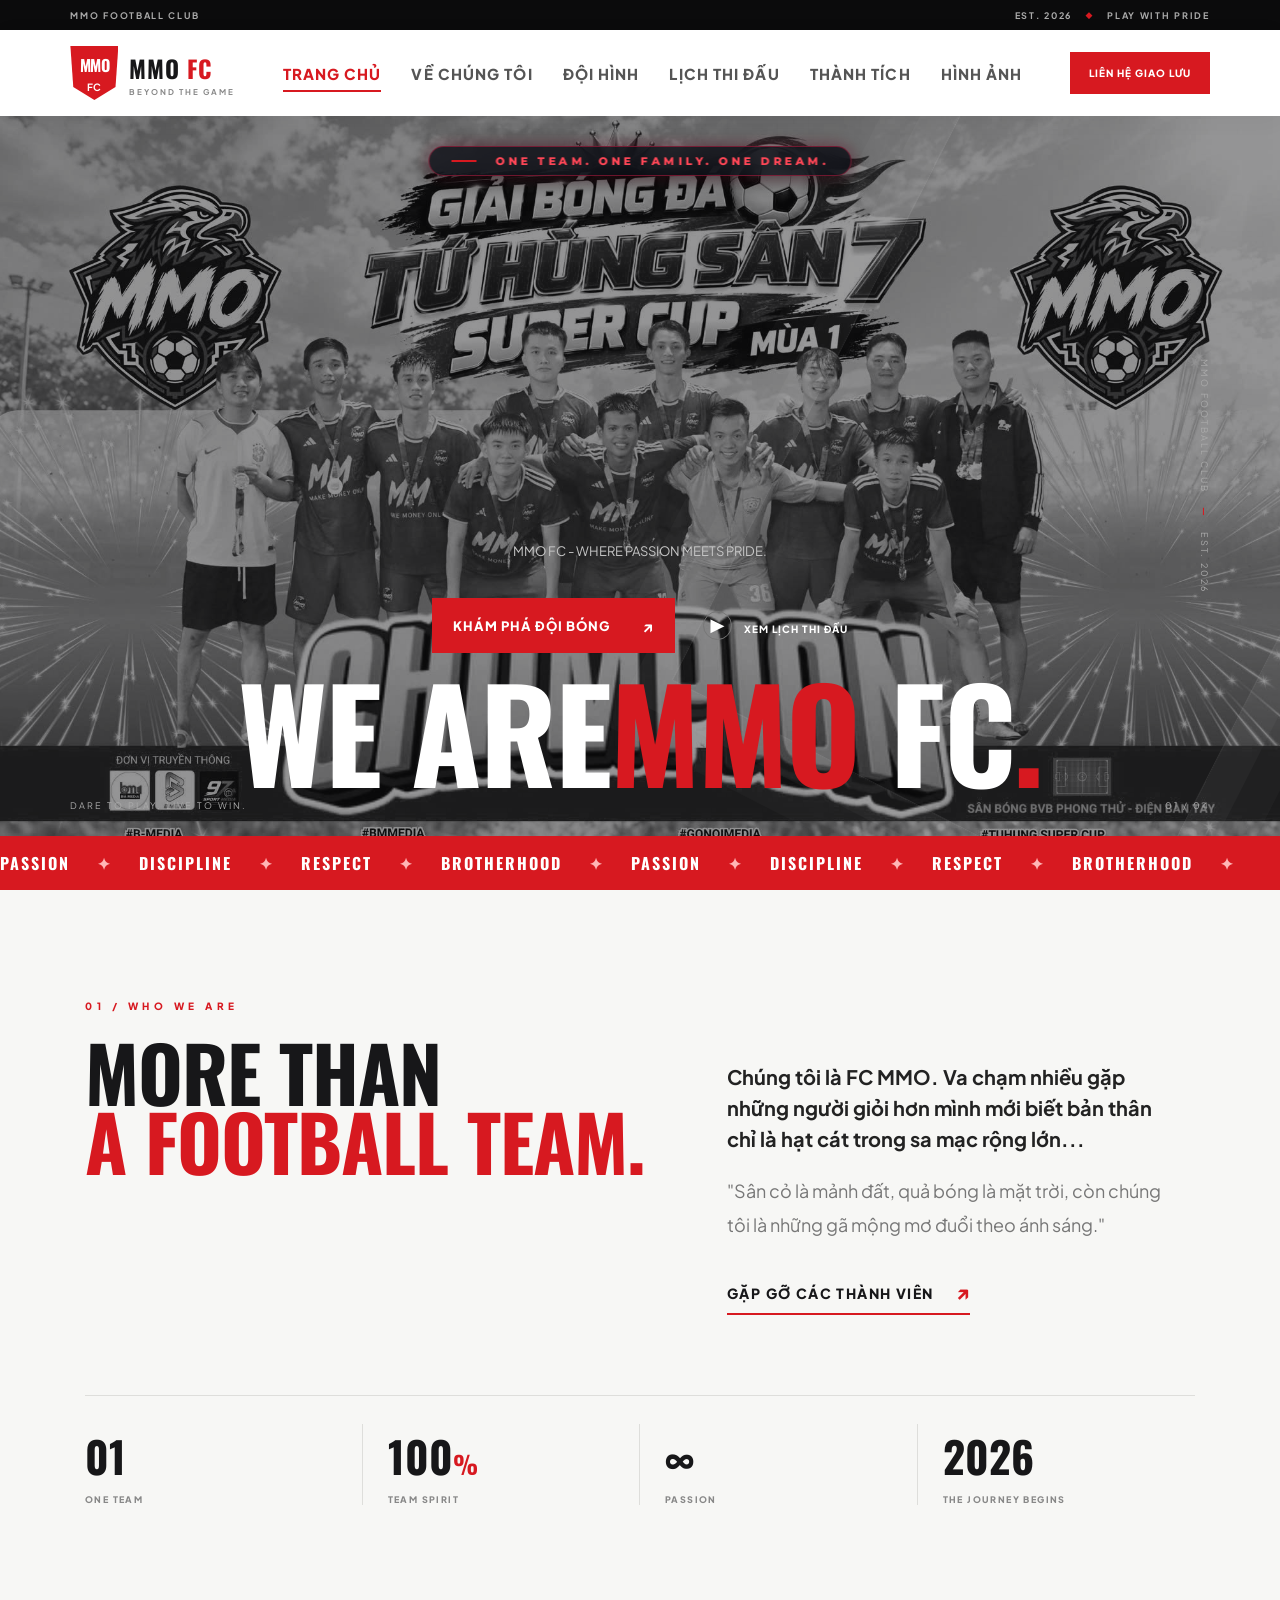
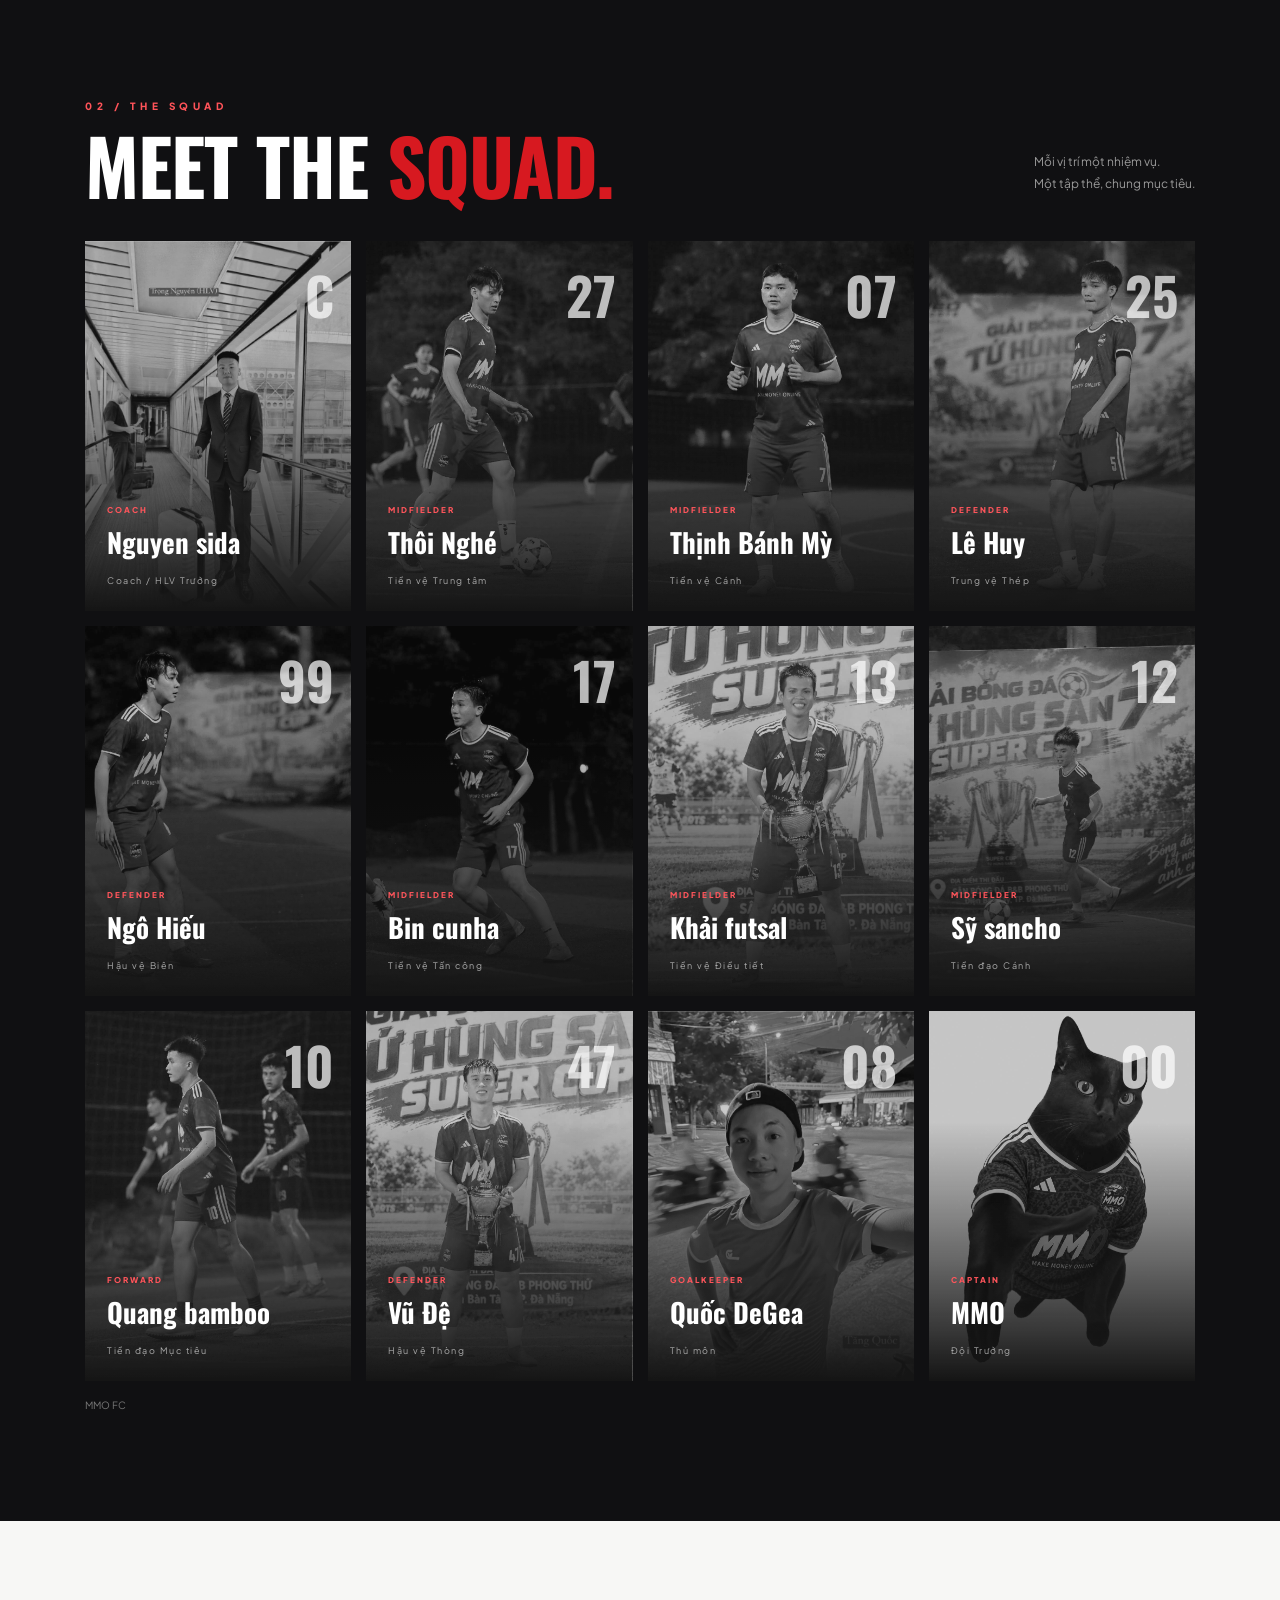
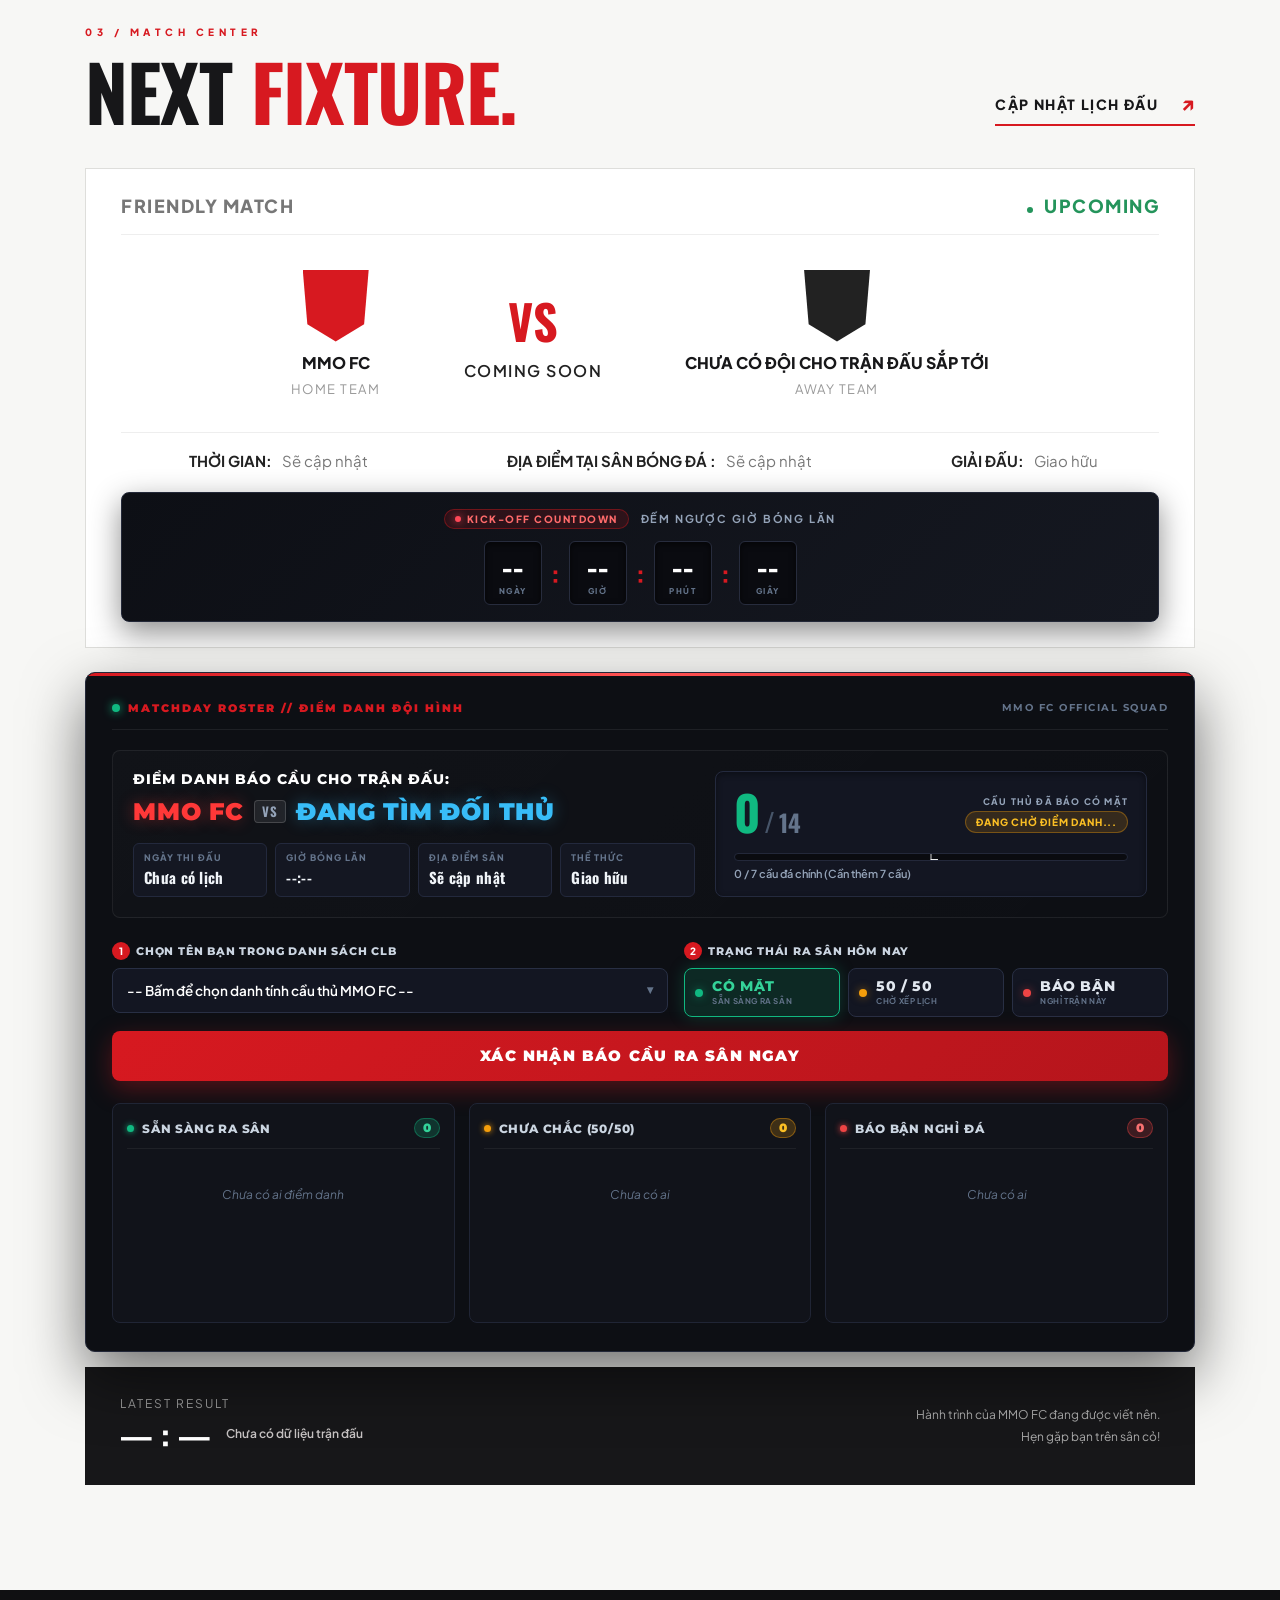
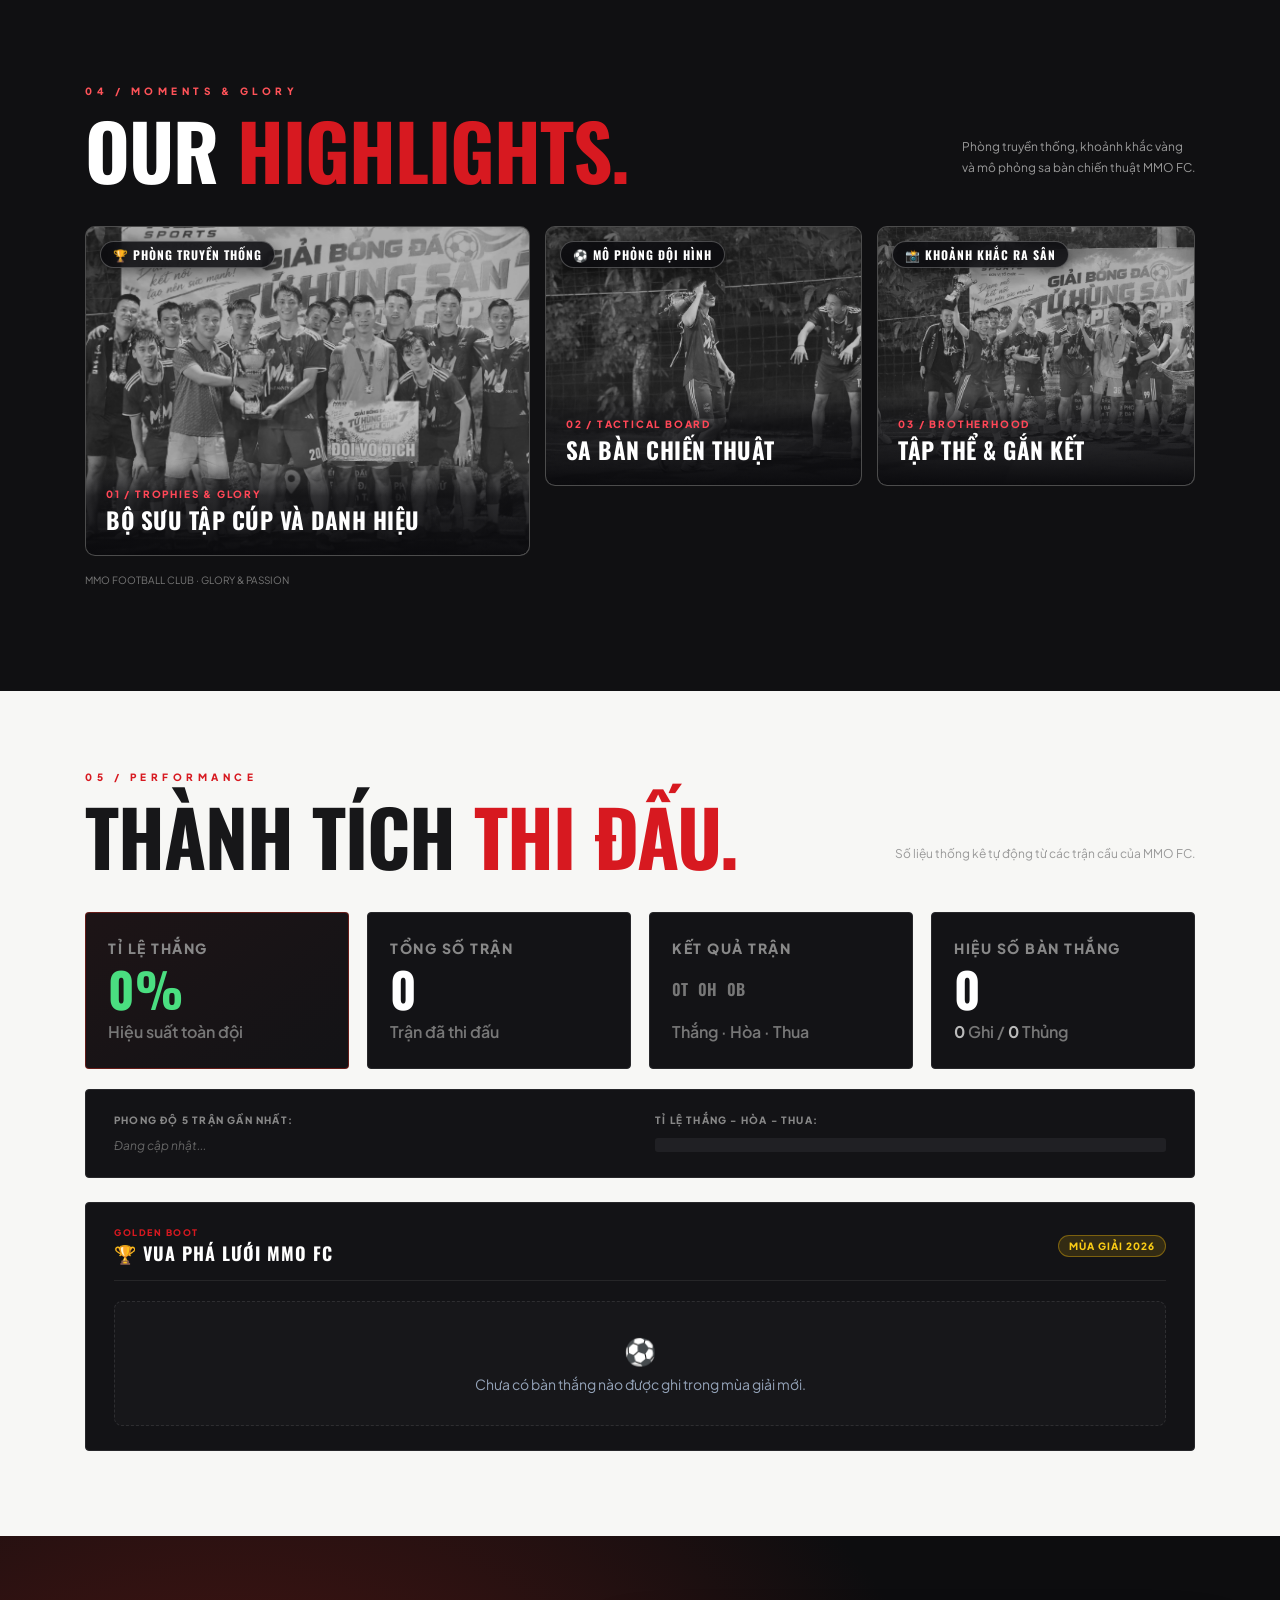
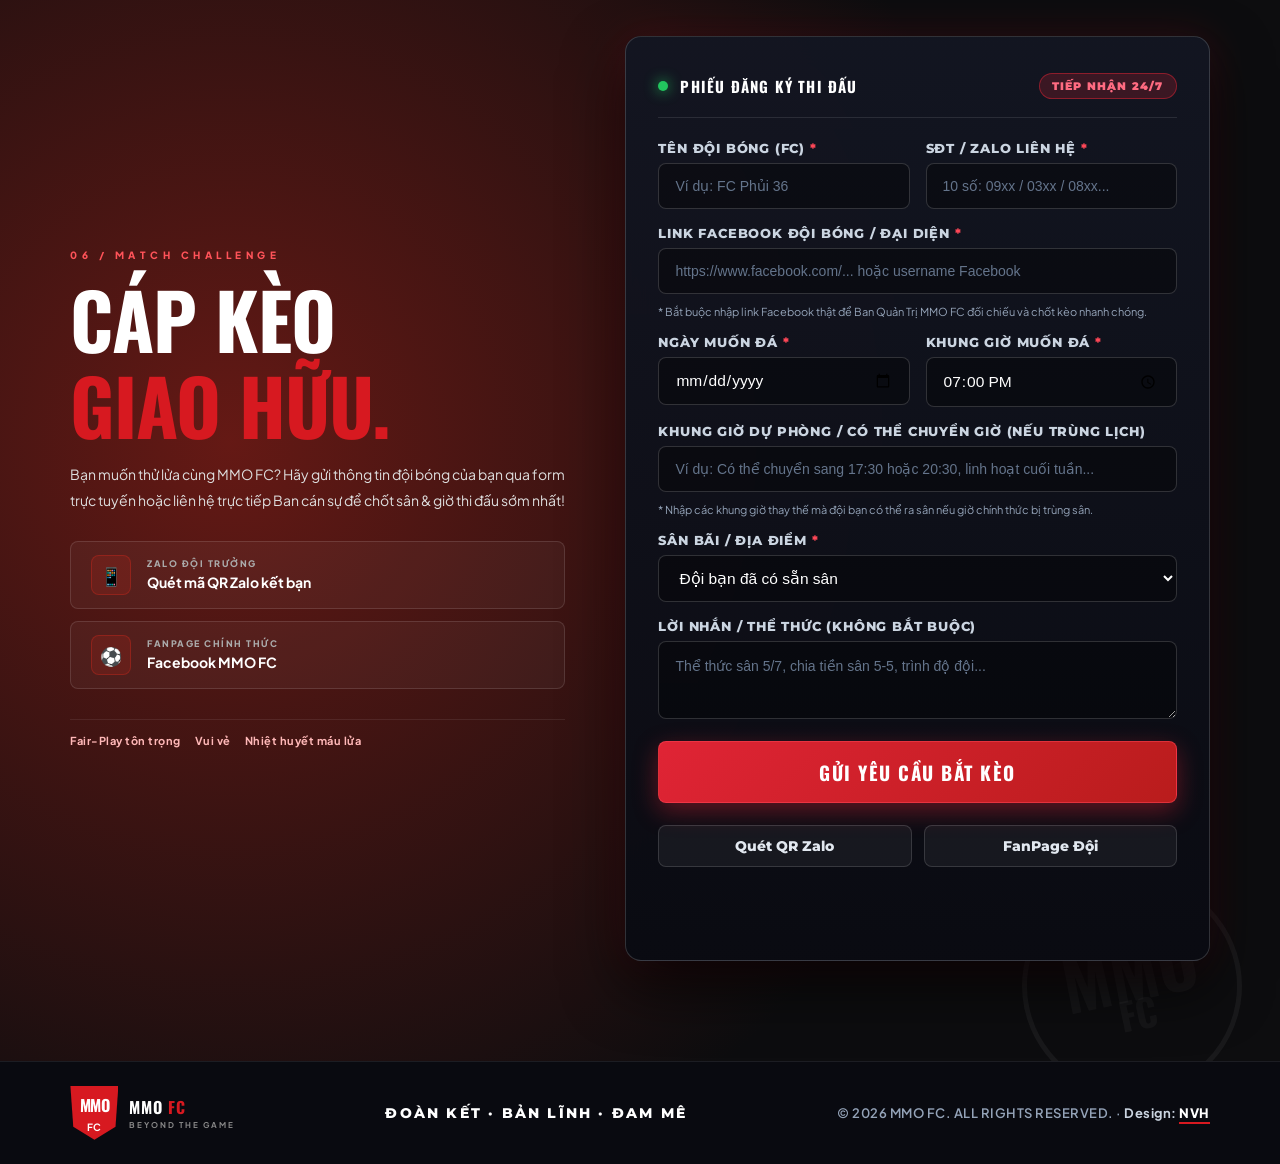
==== commit e78da426: "Update: Cap nhat ten HLV thanh N73 trong danh sach diem danh tren index.html" ====
--- a/index.html
+++ b/index.html
@@ -286,7 +286,7 @@
                     <div class="att-select-box">
                         <select id="attendancePlayer" required>
                             <option value="">-- Bấm để chọn danh tính cầu thủ MMO FC --</option>
-                            <option value="Nguyen sida">#HLV - Nguyen sida (Coach / HLV Trưởng)</option>
+                            <option value="N73">#HLV - N73 (Coach / HLV Trưởng)</option>
                             <option value="Thôi Nghé">#27 - Thôi Nghé (Tiền vệ Trung tâm)</option>
                             <option value="Thịnh Bánh Mỳ">#07 - Thịnh Bánh Mỳ (Tiền vệ Cánh)</option>
                             <option value="Lê Huy">#25 - Lê Huy (Trung vệ)</option>
--- a/css/style.css
+++ b/css/style.css
@@ -6225,15 +6225,530 @@
 }
 
 @media (max-width: 768px) {
+    /* ========================================================
+       1. FRIENDLY MATCH CARD (MATCH CENTER)
+       ======================================================== */
+    .match-card {
+        padding: 18px 14px !important;
+        border-radius: 12px !important;
+    }
+    .match-meta {
+        font-size: 13px !important;
+        letter-spacing: 1px !important;
+        padding-bottom: 12px !important;
+        display: flex !important;
+        justify-content: space-between !important;
+        align-items: center !important;
+    }
+    .match-meta #matchType {
+        font-size: 13px !important;
+        font-weight: 900 !important;
+        color: #444 !important;
+    }
+    .match-status {
+        font-size: 12px !important;
+        font-weight: 800 !important;
+    }
+    .match-main {
+        padding: 20px 0 !important;
+        gap: 8px !important;
+        justify-content: space-between !important;
+    }
+    .club {
+        flex: 1 1 0 !important;
+        min-width: 0 !important;
+        max-width: 40% !important;
+        text-align: center !important;
+        display: flex !important;
+        flex-direction: column !important;
+        align-items: center !important;
+    }
+    .club .team-click {
+        width: 100% !important;
+        display: flex !important;
+        flex-direction: column !important;
+        align-items: center !important;
+        gap: 6px !important;
+    }
+    .club strong {
+        font-size: 15px !important;
+        line-height: 1.25 !important;
+        word-break: break-word !important;
+        text-align: center !important;
+        width: 100% !important;
+        display: -webkit-box !important;
+        -webkit-line-clamp: 2 !important;
+        -webkit-box-orient: vertical !important;
+        overflow: hidden !important;
+    }
+    .club small {
+        font-size: 10px !important;
+        letter-spacing: 1px !important;
+        margin-top: 2px !important;
+    }
+    .mini-crest,
+    .opponent-crest {
+        width: 46px !important;
+        height: 52px !important;
+        font-size: 15px !important;
+        flex-shrink: 0 !important;
+    }
+    .versus {
+        flex-shrink: 0 !important;
+        text-align: center !important;
+        padding: 0 4px !important;
+    }
+    .versus strong {
+        font-size: 28px !important;
+        line-height: 1 !important;
+    }
+    .versus span {
+        font-size: 11px !important;
+        margin-top: 3px !important;
+        white-space: nowrap !important;
+        font-weight: 700 !important;
+    }
+    .match-details {
+        padding-top: 14px !important;
+        font-size: 12.5px !important;
+        gap: 8px !important;
+        flex-direction: column !important;
+    }
+    .match-details span {
+        display: flex !important;
+        flex-wrap: wrap !important;
+        align-items: baseline !important;
+        gap: 4px !important;
+    }
+    .match-countdown {
+        margin-top: 14px !important;
+        padding: 12px 10px !important;
+        border-radius: 8px !important;
+        gap: 8px !important;
+    }
+    .cd-header-line {
+        gap: 6px !important;
+    }
+    .cd-pulse-badge {
+        font-size: 8.5px !important;
+        padding: 2px 7px !important;
+    }
+    .cd-title-text {
+        font-size: 9.5px !important;
+        letter-spacing: 1px !important;
+    }
+    .countdown-boxes {
+        gap: 4px !important;
+    }
+    .cd-box {
+        min-width: 46px !important;
+        padding: 6px 6px !important;
+        border-radius: 5px !important;
+    }
+    .cd-box .cd-num {
+        font-size: 22px !important;
+    }
+    .cd-box .cd-lbl {
+        font-size: 7px !important;
+        letter-spacing: 0.8px !important;
+        margin-top: 2px !important;
+    }
+    .cd-sep {
+        font-size: 16px !important;
+        margin: 0 1px !important;
+    }
+
+    /* ========================================================
+       2. SECTION 04 / MOMENTS & GLORY (OUR HIGHLIGHTS)
+       ======================================================== */
+    .gallery-grid {
+        grid-template-columns: 1fr !important;
+        gap: 14px !important;
+    }
+    .gallery-large {
+        grid-column: auto !important;
+        height: 200px !important;
+    }
+    .gallery-item {
+        height: 175px !important;
+        border-radius: 12px !important;
+    }
+    .hl-badge-overlay {
+        font-size: 10.5px !important;
+        padding: 4px 10px !important;
+        top: 10px !important;
+        left: 10px !important;
+        border-radius: 16px !important;
+        letter-spacing: 0.5px !important;
+        white-space: nowrap !important;
+    }
+    .gallery-large .hl-badge-overlay {
+        font-size: 11px !important;
+        padding: 4px 11px !important;
+    }
+    .hl-info-overlay {
+        padding: 16px 14px 14px !important;
+        gap: 3px !important;
+    }
+    .gallery-item .hl-info-overlay span,
+    .hl-info-overlay span {
+        font-size: 9px !important;
+        letter-spacing: 1px !important;
+        line-height: 1.2 !important;
+    }
+    .hl-info-overlay h3 {
+        font-size: 16px !important;
+        letter-spacing: 0.5px !important;
+        line-height: 1.2 !important;
+    }
+    .gallery-large .hl-info-overlay h3 {
+        font-size: 18px !important;
+    }
+
+    /* ========================================================
+       3. BỘ SƯU TẬP CÚP VÀ DANH HIỆU (TROPHIES MODAL)
+       ======================================================== */
+    .trophy-modal {
+        padding: 10px !important;
+    }
+    .trophy-modal-box {
+        padding: 16px 14px 20px !important;
+        border-radius: 14px !important;
+        max-height: 92vh !important;
+        overflow-y: auto !important;
+        width: 100% !important;
+        box-sizing: border-box !important;
+    }
+    .trophy-modal-close {
+        top: 10px !important;
+        right: 12px !important;
+        font-size: 26px !important;
+    }
+    .trophy-modal-header {
+        gap: 10px !important;
+        margin-bottom: 12px !important;
+        padding-bottom: 10px !important;
+    }
+    .trophy-crest-mini {
+        width: 42px !important;
+        height: 42px !important;
+        font-size: 20px !important;
+        border-radius: 10px !important;
+    }
+    .trophy-modal-header small {
+        font-size: 8.5px !important;
+        letter-spacing: 1.5px !important;
+    }
+    .trophy-modal-header h3 {
+        font-size: 18px !important;
+        letter-spacing: 0.5px !important;
+    }
+    .trophy-modal-header p {
+        font-size: 11px !important;
+    }
+    .trophy-filter-bar {
+        padding: 6px 10px !important;
+        gap: 6px !important;
+        margin-bottom: 12px !important;
+    }
+    .trophy-filter-bar .filter-label {
+        font-size: 10px !important;
+    }
+    .trophy-filter-bar .filter-chip {
+        padding: 3px 8px !important;
+        font-size: 10.5px !important;
+    }
+    .trophy-carousel-container {
+        position: relative !important;
+        width: 100% !important;
+        gap: 0 !important;
+    }
+    .trophy-nav-btn {
+        position: absolute !important;
+        top: 85px !important;
+        transform: translateY(-50%) !important;
+        width: 34px !important;
+        height: 34px !important;
+        font-size: 16px !important;
+        background: rgba(10, 12, 18, 0.85) !important;
+        border: 1px solid rgba(255, 255, 255, 0.25) !important;
+        z-index: 10 !important;
+        backdrop-filter: blur(6px) !important;
+    }
+    .trophy-prev {
+        left: 6px !important;
+    }
+    .trophy-next {
+        right: 6px !important;
+    }
     .trophy-card-slide {
-        flex-direction: column;
-        align-items: flex-start;
+        flex-direction: column !important;
+        align-items: stretch !important;
+        padding: 12px !important;
+        gap: 12px !important;
+        width: 100% !important;
+        box-sizing: border-box !important;
     }
     .trophy-img-wrap {
-        width: 100%;
-        height: 180px;
+        width: 100% !important;
+        height: 175px !important;
+        border-radius: 8px !important;
+    }
+    .trophy-card-body {
+        width: 100% !important;
+        gap: 4px !important;
+    }
+    .trophy-title {
+        font-size: 19px !important;
+        line-height: 1.2 !important;
+    }
+    .trophy-year {
+        font-size: 12px !important;
+    }
+    .trophy-desc {
+        font-size: 12px !important;
+        line-height: 1.45 !important;
+    }
+    .trophy-stats-strip {
+        flex-wrap: wrap !important;
+        gap: 6px !important;
+        margin-top: 6px !important;
+    }
+    .trophy-stat-pill {
+        font-size: 10.5px !important;
+        padding: 3px 8px !important;
+    }
+    .trophy-dots-wrap {
+        margin-top: 12px !important;
+        gap: 6px !important;
+    }
+    .trophy-dot {
+        width: 8px !important;
+        height: 8px !important;
+    }
+    .trophy-dot.active {
+        width: 20px !important;
+    }
+
+    /* ========================================================
+       4. KHOẢNH KHẮC RA SÂN & GẮN KẾT (MOMENTS MODAL)
+       ======================================================== */
+    .moments-modal {
+        padding: 10px !important;
+    }
+    .moments-modal-box {
+        padding: 16px 14px 20px !important;
+        border-radius: 14px !important;
+        max-height: 92vh !important;
+        overflow-y: auto !important;
+        width: 100% !important;
+        box-sizing: border-box !important;
+    }
+    .moments-modal-close {
+        top: 10px !important;
+        right: 12px !important;
+        font-size: 26px !important;
+    }
+    .moments-modal-header {
+        gap: 10px !important;
+        margin-bottom: 12px !important;
+        padding-bottom: 10px !important;
+        flex-direction: column !important;
+        align-items: flex-start !important;
+    }
+    .moments-modal-header > div:first-child,
+    .moments-crest-mini {
+        width: 42px !important;
+        height: 42px !important;
+        font-size: 20px !important;
+        border-radius: 10px !important;
+    }
+    .moments-modal-header small {
+        font-size: 8.5px !important;
+        letter-spacing: 1.5px !important;
+    }
+    .moments-modal-header h3 {
+        font-size: 18px !important;
+        letter-spacing: 0.5px !important;
+    }
+    .moments-modal-header p {
+        font-size: 11px !important;
+    }
+    .moments-view-switch {
+        margin-left: 0 !important;
+        width: 100% !important;
+        display: flex !important;
+        gap: 4px !important;
+        box-sizing: border-box !important;
+    }
+    .view-switch-btn {
+        flex: 1 !important;
+        text-align: center !important;
+        font-size: 11px !important;
+        padding: 6px 8px !important;
+    }
+    .moments-filter-controls {
+        padding: 8px 10px !important;
+        gap: 6px !important;
+        margin-bottom: 12px !important;
+    }
+    .moments-filter-controls .filter-row {
+        gap: 6px !important;
+    }
+    .moments-carousel-container {
+        position: relative !important;
+        width: 100% !important;
+        gap: 0 !important;
+    }
+    .moments-nav-btn {
+        position: absolute !important;
+        top: 95px !important;
+        transform: translateY(-50%) !important;
+        width: 34px !important;
+        height: 34px !important;
+        font-size: 16px !important;
+        background: rgba(10, 12, 18, 0.85) !important;
+        border: 1px solid rgba(255, 255, 255, 0.25) !important;
+        z-index: 10 !important;
+        backdrop-filter: blur(6px) !important;
+    }
+    .moments-prev {
+        left: 6px !important;
+    }
+    .moments-next {
+        right: 6px !important;
+    }
+    .moments-card-slide {
+        flex-direction: column !important;
+        align-items: stretch !important;
+        padding: 12px !important;
+        gap: 12px !important;
+        width: 100% !important;
+        box-sizing: border-box !important;
+    }
+    .moments-img-wrap {
+        width: 100% !important;
+        height: 185px !important;
+        border-radius: 8px !important;
+    }
+    .moments-card-body {
+        width: 100% !important;
+        gap: 6px !important;
+    }
+    .moments-title {
+        font-size: 18px !important;
+        line-height: 1.25 !important;
+    }
+    .moments-desc {
+        font-size: 12px !important;
+        line-height: 1.45 !important;
+    }
+    .btn-moment-read-more {
+        font-size: 11.5px !important;
+        padding: 7px 12px !important;
+        width: 100% !important;
+        justify-content: center !important;
+        box-sizing: border-box !important;
+    }
+    .moments-news-grid {
+        grid-template-columns: 1fr !important;
+        gap: 12px !important;
+        max-height: 65vh !important;
+    }
+    .moment-news-card {
+        border-radius: 10px !important;
+    }
+    .moment-news-thumb {
+        height: 155px !important;
+    }
+    .moment-news-title {
+        font-size: 15px !important;
+    }
+    .moment-news-desc {
+        font-size: 11.5px !important;
+    }
+
+    /* BÀI VIẾT CHI TIẾT KHOẢNH KHẮC */
+    .moment-article-modal {
+        padding: 8px !important;
+    }
+    .moment-article-box {
+        padding: 14px 12px 24px !important;
+        max-height: 94vh !important;
+        border-radius: 12px !important;
+        width: 100% !important;
+        box-sizing: border-box !important;
+    }
+    .article-top-nav {
+        margin-bottom: 12px !important;
+        padding-bottom: 10px !important;
+    }
+    .article-title {
+        font-size: 18px !important;
+        line-height: 1.25 !important;
+    }
+    .article-cover-wrap {
+        height: 180px !important;
+        border-radius: 8px !important;
+    }
+    .article-full-desc {
+        font-size: 13.5px !important;
+        line-height: 1.6 !important;
+        padding: 12px !important;
+    }
+    .article-gallery-grid {
+        grid-template-columns: repeat(2, 1fr) !important;
+        gap: 8px !important;
+    }
+    .gallery-grid-item {
+        height: 115px !important;
+        border-radius: 6px !important;
+    }
+    .article-nav-footer {
+        flex-direction: column !important;
+        gap: 8px !important;
+    }
+    .btn-article-nav-other {
+        max-width: 100% !important;
+        width: 100% !important;
+        box-sizing: border-box !important;
+    }
+
+    /* ========================================================
+       5. SA BÀN CHIẾN THUẬT (TACTICS MODAL)
+       ======================================================== */
+    .tactics-modal {
+        padding: 8px !important;
+    }
+    .tactics-modal-box {
+        padding: 14px 12px !important;
+        max-height: 94vh !important;
+        border-radius: 12px !important;
+        overflow-y: auto !important;
+        width: 100% !important;
+        box-sizing: border-box !important;
+    }
+    .tactics-header {
+        margin-bottom: 12px !important;
+        gap: 10px !important;
+        flex-direction: column !important;
+        align-items: flex-start !important;
+    }
+    .tactics-header-title h3 {
+        font-size: 16px !important;
+    }
+    .tactics-pitch-type-selector {
+        gap: 4px !important;
+        flex-wrap: wrap !important;
+        width: 100% !important;
+    }
+    .btn-pitch-type {
+        font-size: 10.5px !important;
+        padding: 4px 8px !important;
+        flex: 1 !important;
+        text-align: center !important;
     }
     .soccer-pitch {
-        height: 360px;
-    }
-}
+        height: 350px !important;
+    }
+}
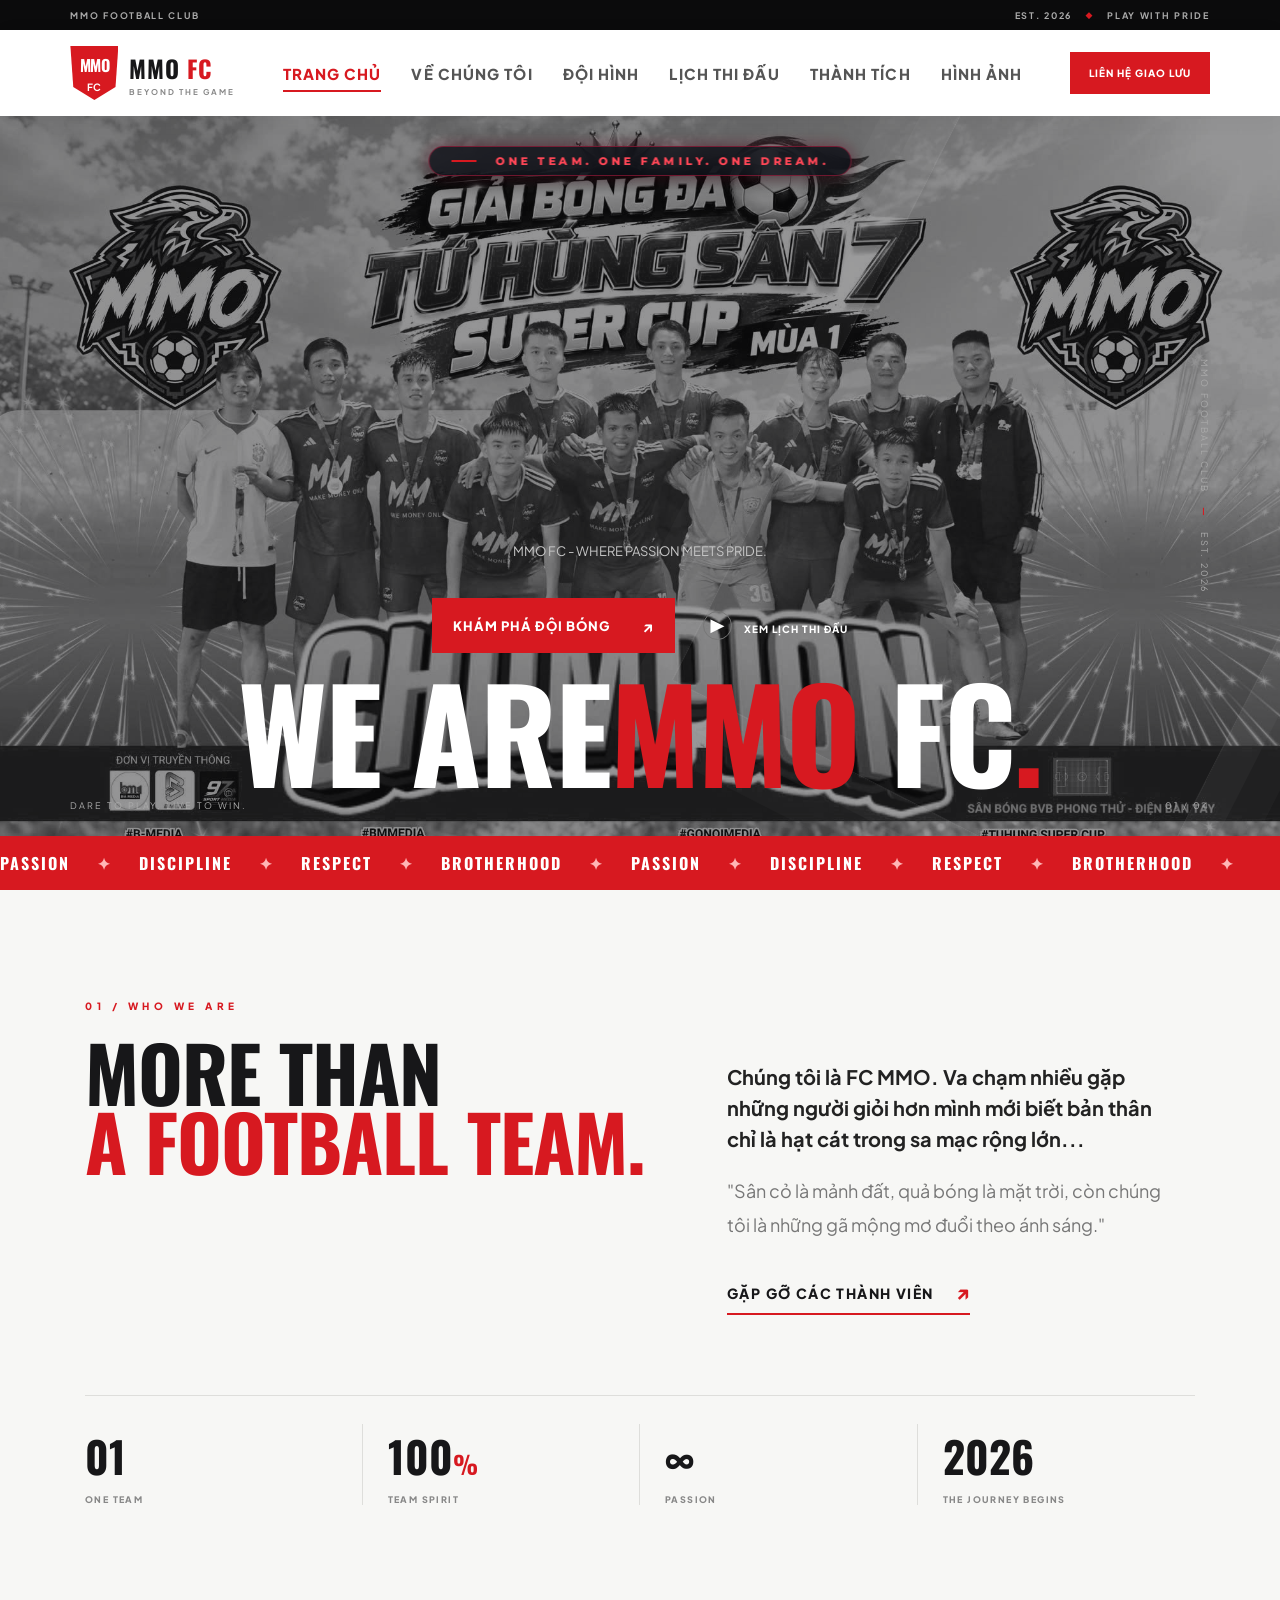
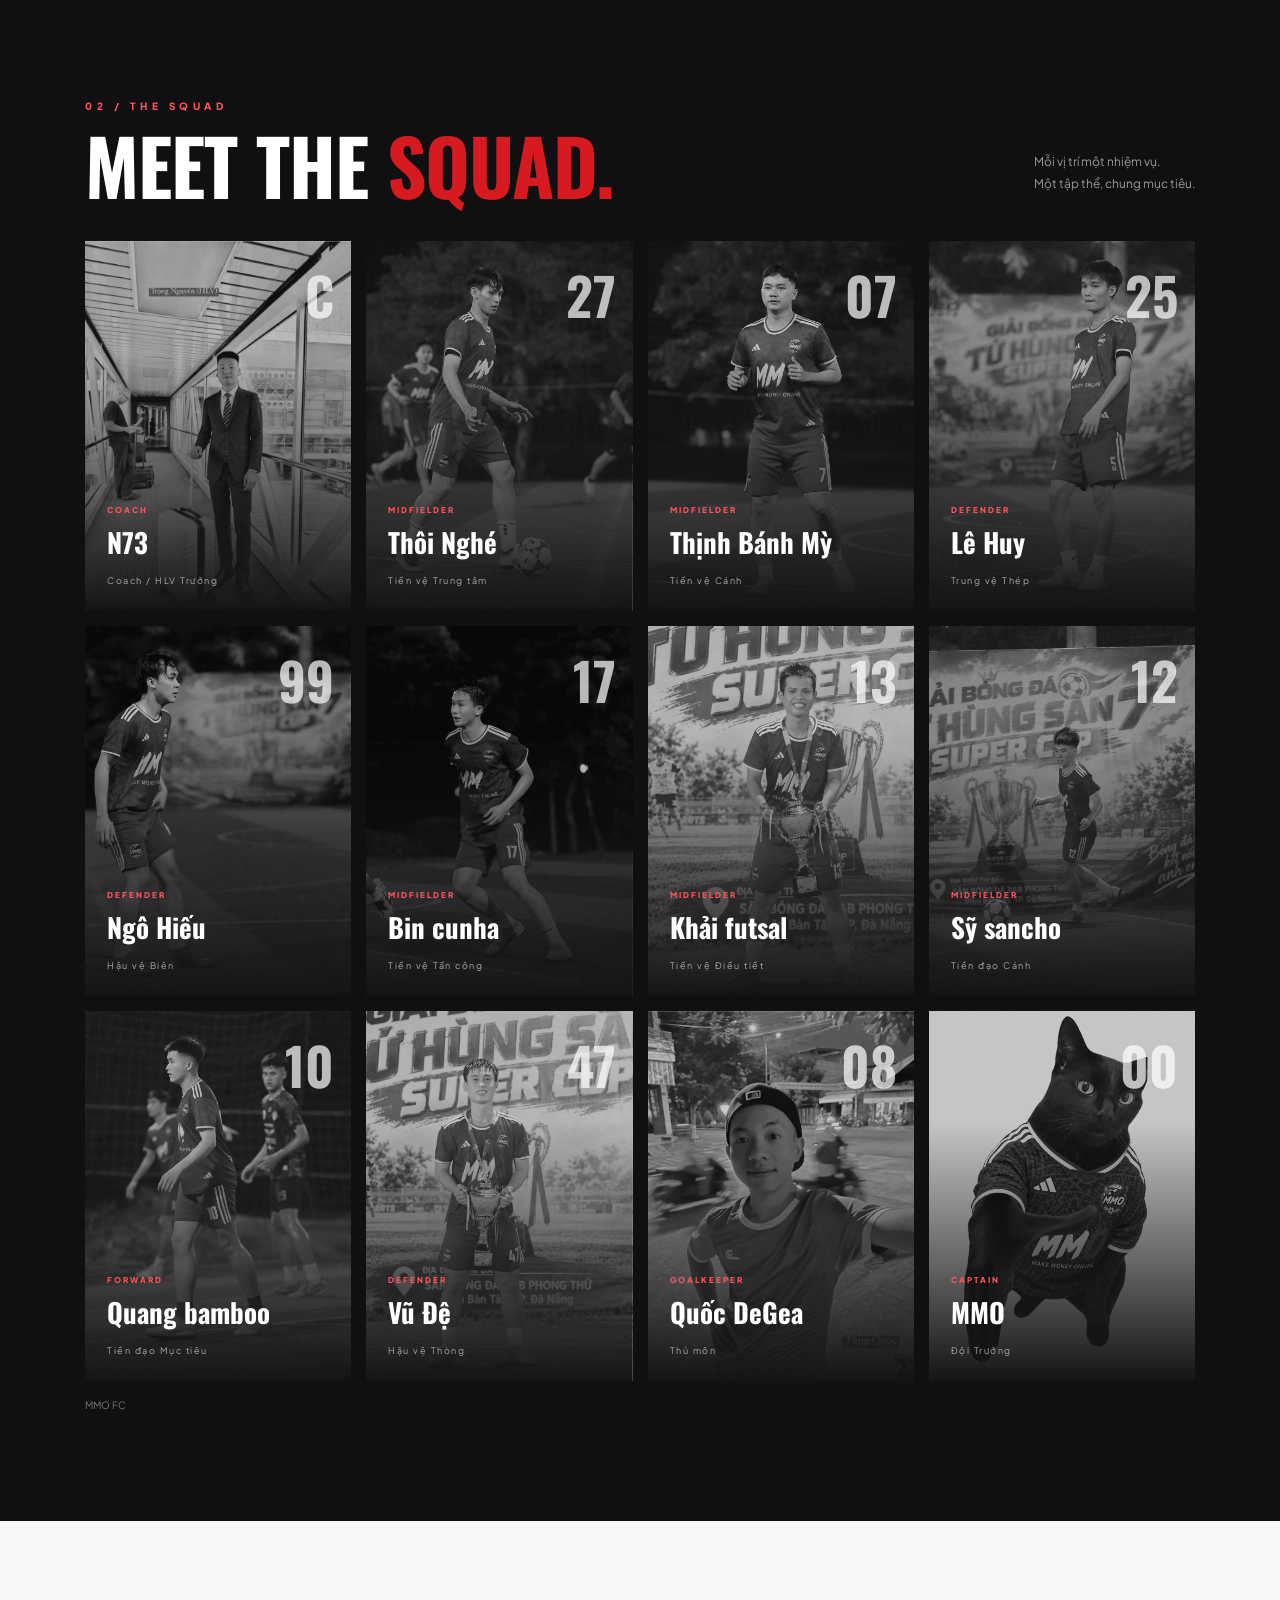
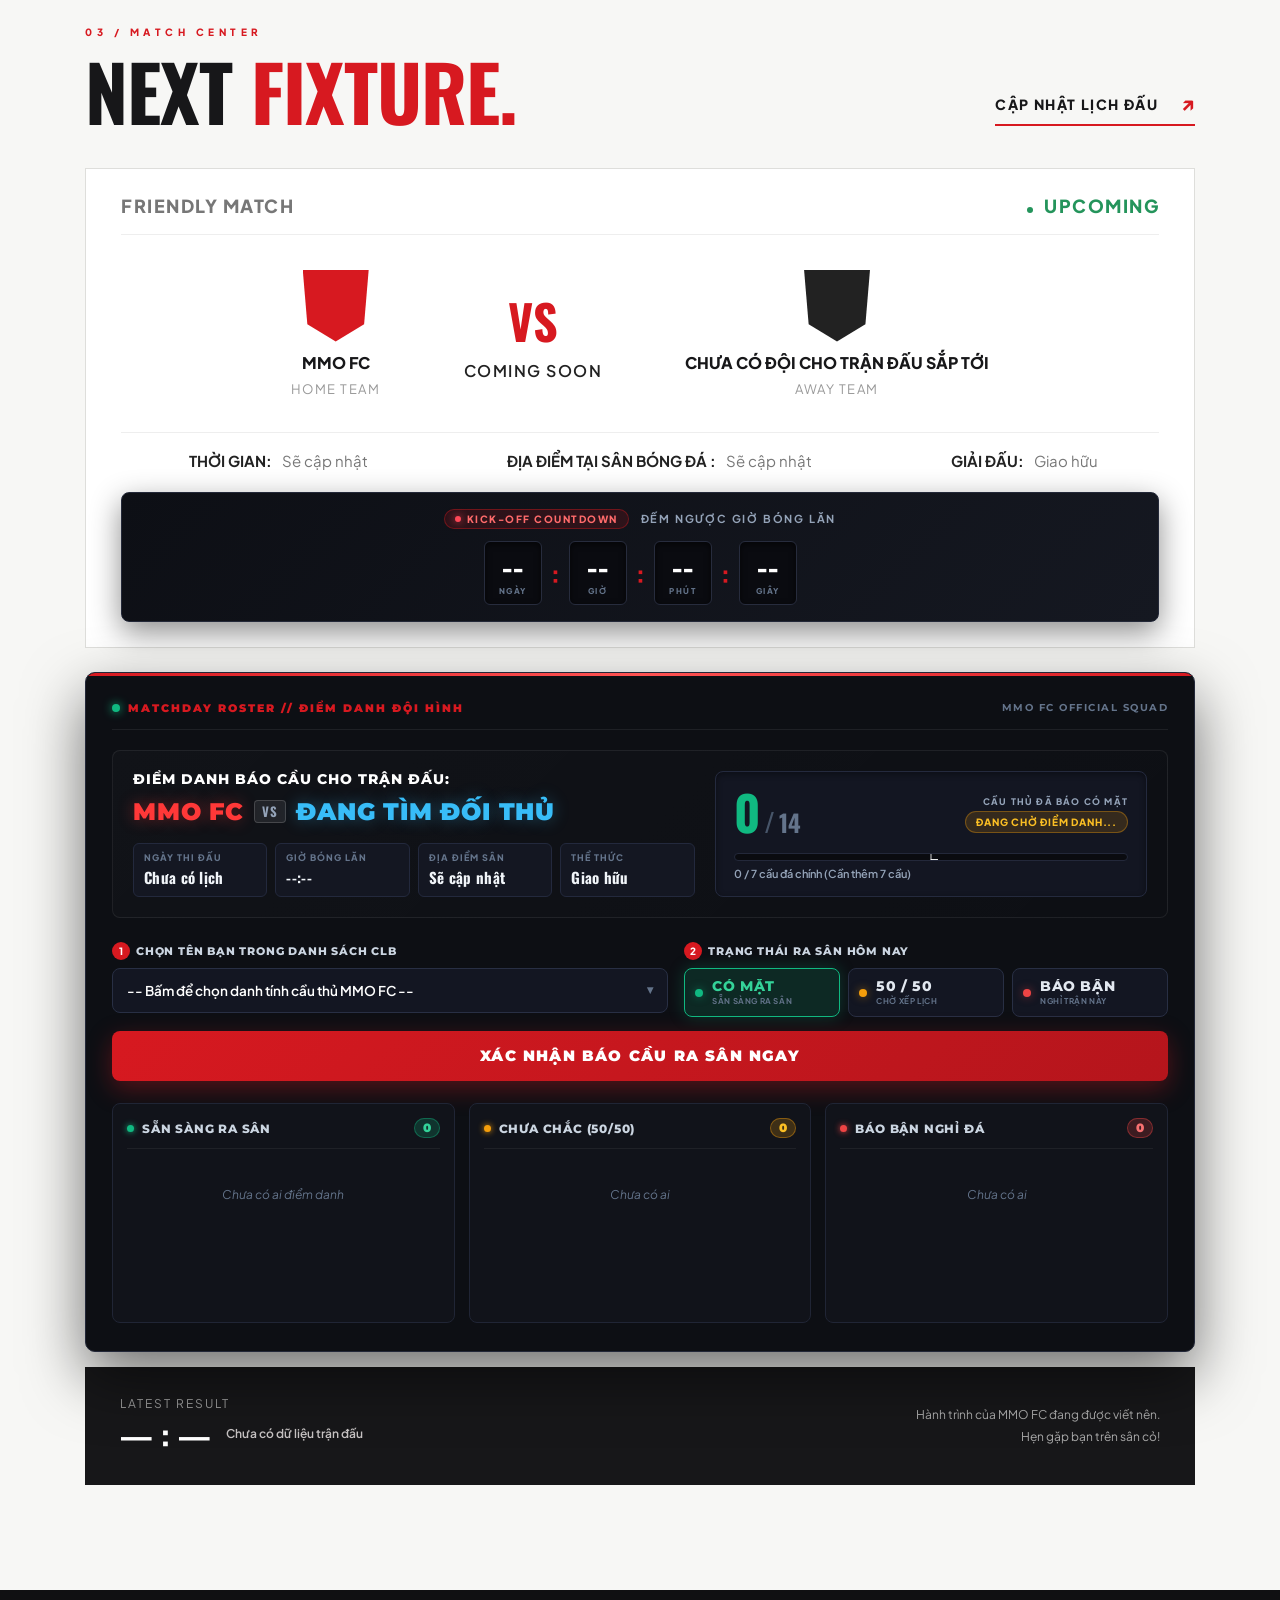
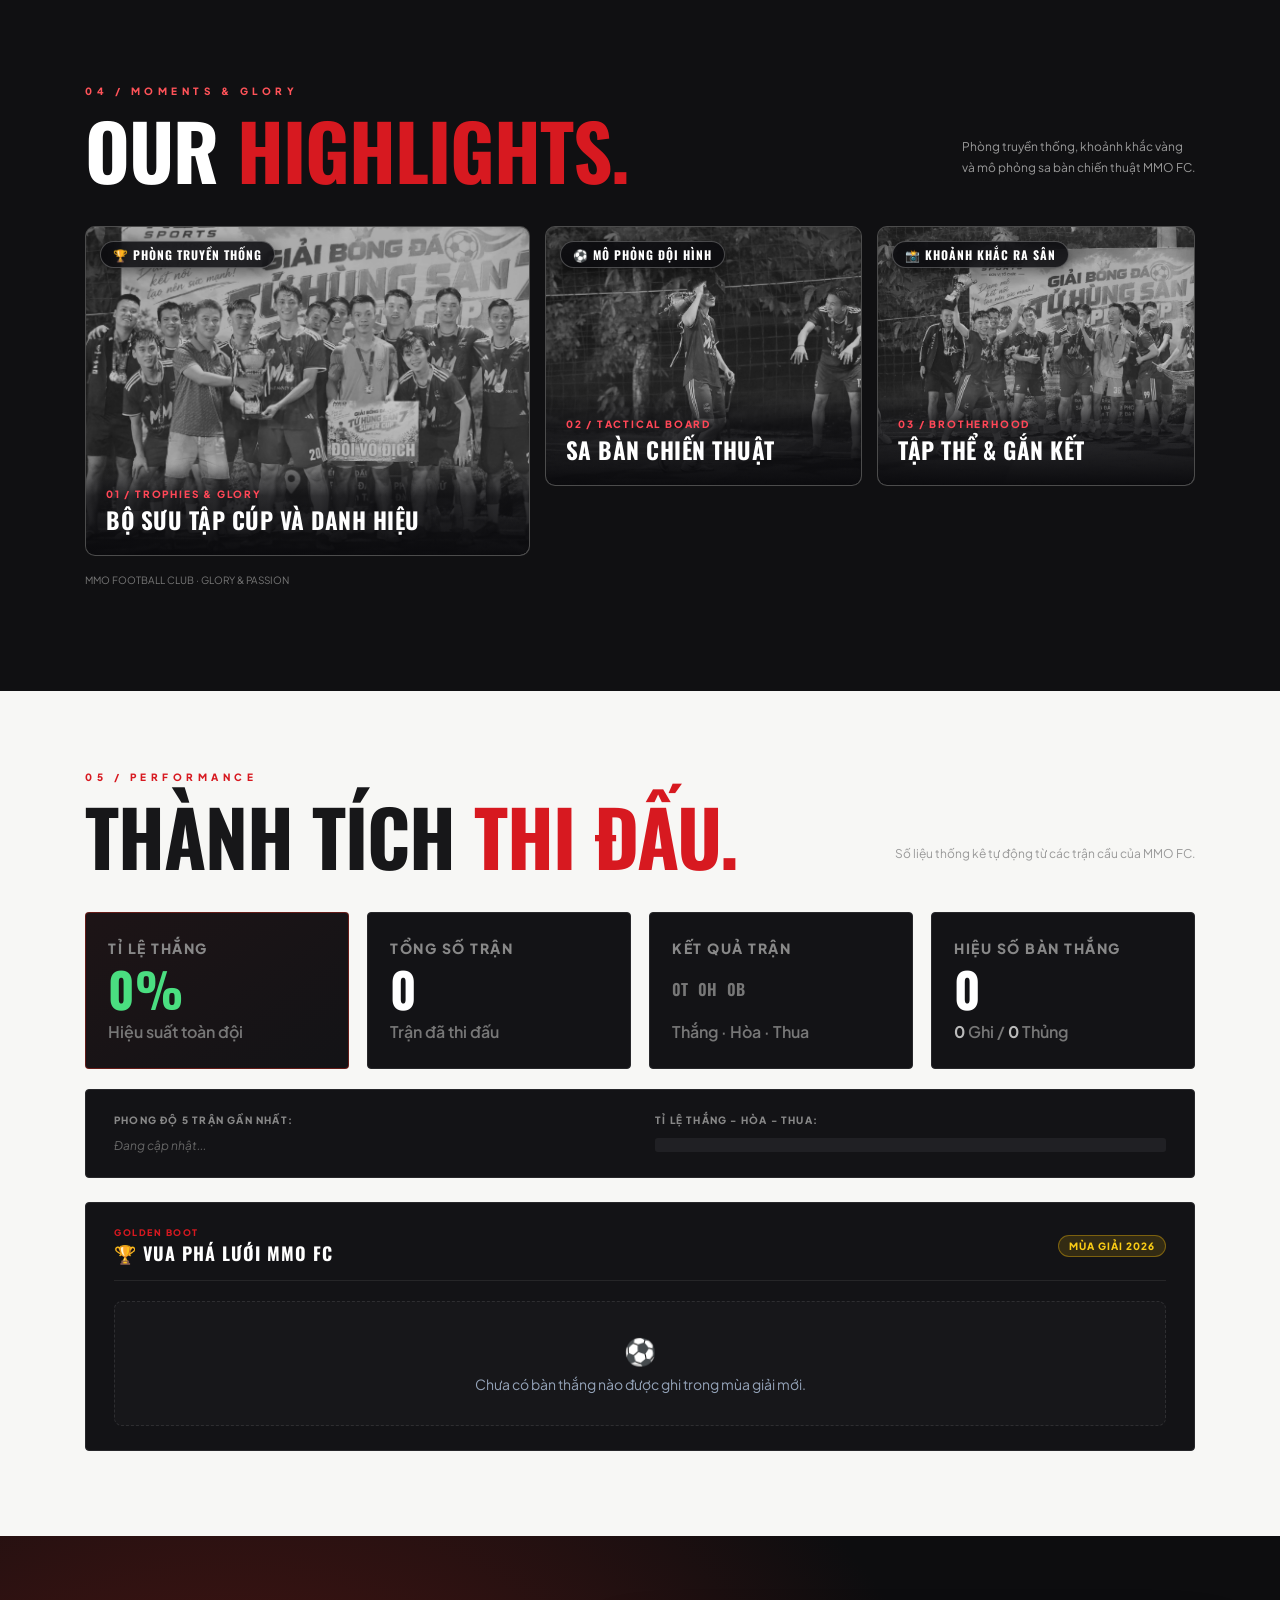
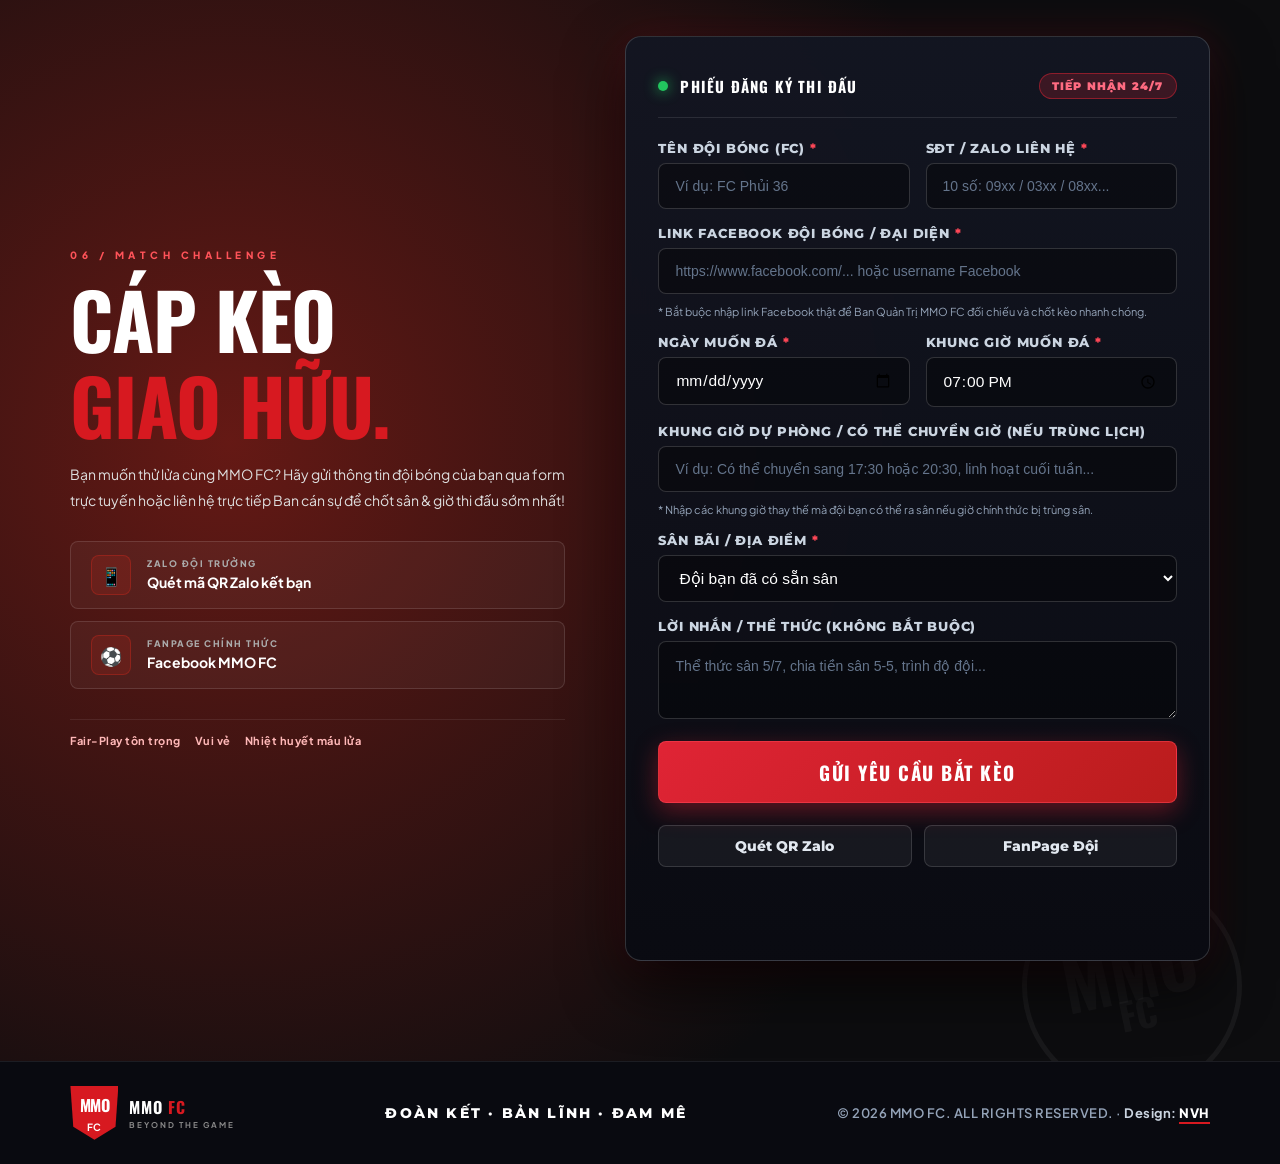
==== commit cac679bc: "Fix: Dong bo dong nhat ten HLV thanh N73 tren toan bo he thong, sa ban chien thuat va tu dong chuyen" ====
--- a/index.html
+++ b/index.html
@@ -62,7 +62,7 @@
       <div class="section-wrap">
         <div class="section-heading"><div><div class="section-kicker light">02 / THE SQUAD</div><h2>MEET THE <span>SQUAD.</span></h2></div><p>Mỗi vị trí một nhiệm vụ.<br>Một tập thể, chung mục tiêu.</p></div>
         <div class="squad-grid" id="squadGrid">
-          <article class="player-card featured" data-player="Nguyen sida" onclick="openPlayerDetailModal('Nguyen sida')" title="Bấm xem thành tích & số trận của Nguyen sida"><div class="player-photo photo-one"></div><div class="player-number">C</div><div class="player-info"><small>COACH</small><h3>Nguyen sida</h3><span>HLV</span></div></article>
+          <article class="player-card featured" data-player="N73" onclick="openPlayerDetailModal('N73')" title="Bấm xem thành tích & số trận của N73"><div class="player-photo photo-one"></div><div class="player-number">C</div><div class="player-info"><small>COACH</small><h3>N73</h3><span>HLV</span></div></article>
           <article class="player-card" data-player="Thôi Nghé" onclick="openPlayerDetailModal('Thôi Nghé')" title="Bấm xem thành tích & số trận của Thôi Nghé"><div class="player-photo photo-two"></div><div class="player-number">27</div><div class="player-info"><small>MIDFIELDER</small><h3>Thôi Nghé</h3><span>TIỀN VỆ</span></div></article>
           <article class="player-card" data-player="Thịnh Bánh Mỳ" onclick="openPlayerDetailModal('Thịnh Bánh Mỳ')" title="Bấm xem thành tích & số trận của Thịnh Bánh Mỳ"><div class="player-photo photo-three"></div><div class="player-number">07</div><div class="player-info"><small>MIDFIELDER</small><h3>Thịnh Bánh Mỳ</h3><span>TIỀN VỆ</span></div></article>
           <article class="player-card" data-player="Lê Huy" onclick="openPlayerDetailModal('Lê Huy')" title="Bấm xem thành tích & số trận của Lê Huy"><div class="player-photo photo-four"></div><div class="player-number">25</div><div class="player-info"><small>DEFENDER</small><h3>Lê Huy</h3><span>HẬU VỆ</span></div></article>
@@ -984,7 +984,7 @@
           <div class="tactics-info-panel" id="tacticsInfoPanel">
             <div class="tip-player-card">
               <span class="tip-role-badge" id="tipRoleBadge">HLV TRƯỞNG & ĐỘI TRƯỜNG</span>
-              <h4 id="tipPlayerName">Nguyen sida & MMO</h4>
+              <h4 id="tipPlayerName">N73 & MMO</h4>
               <p id="tipTacticalNote">Bấm vào bất kỳ vị trí cầu thủ nào trên sân cỏ để xem vai trò và nhiệm vụ chiến thuật chi tiết!</p>
             </div>
           </div>
